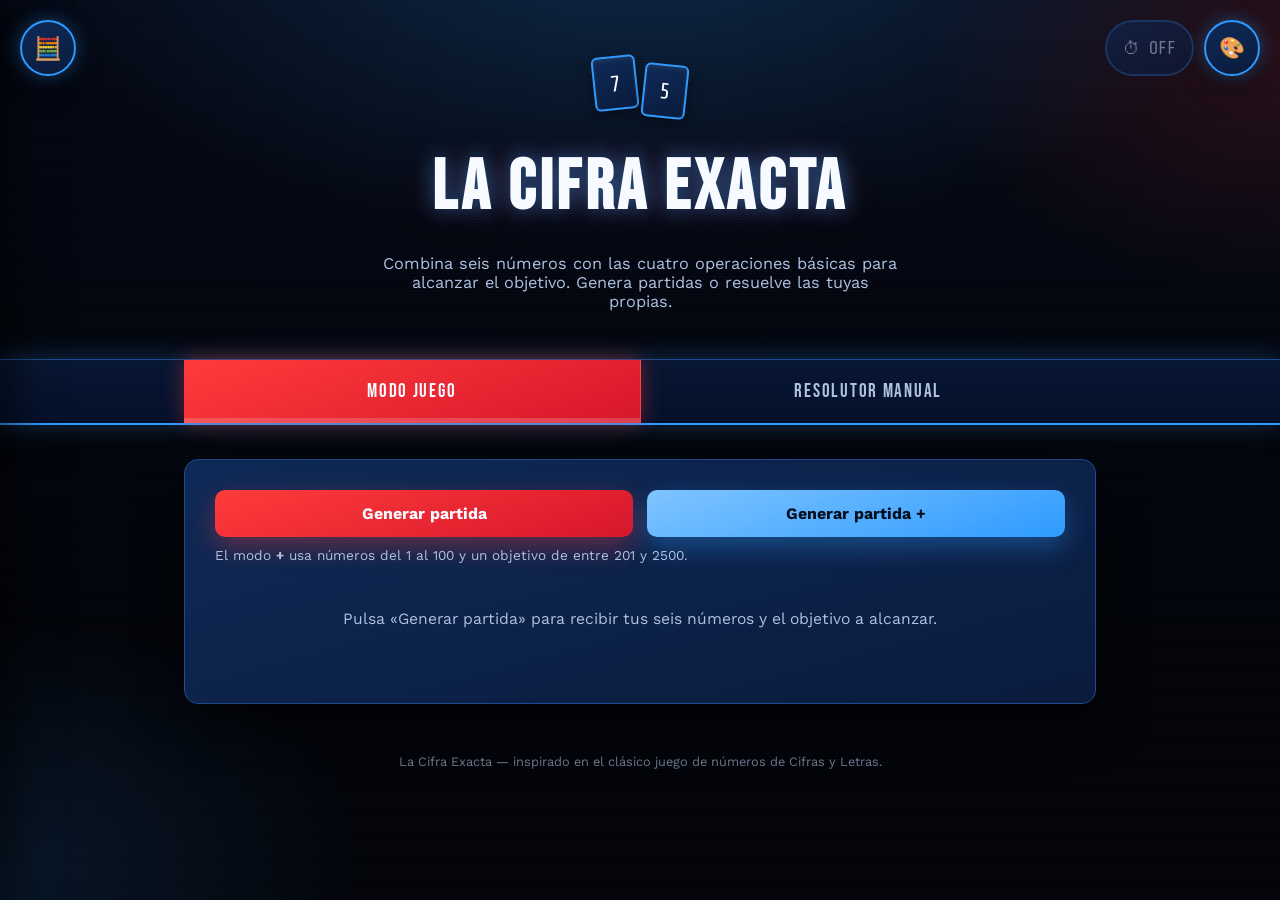
==== cifras.html @ 757bc9b1 "Add files via upload" ====
<!DOCTYPE html>
<html lang="es">
<head>
<meta charset="UTF-8">
<meta name="viewport" content="width=device-width, initial-scale=1.0">
<title>La Cifra Exacta</title>
<link rel="preconnect" href="https://fonts.googleapis.com">
<link rel="preconnect" href="https://fonts.gstatic.com" crossorigin>
<link href="https://fonts.googleapis.com/css2?family=Bebas+Neue&family=Share+Tech+Mono&family=Work+Sans:wght@400;500;600;700&display=swap" rel="stylesheet">
<style>
  :root{
    /* --- núcleo cromático (tema clásico, por defecto) --- */
    --azul-noche:#040814;
    --azul-panel:#0A1B3D;
    --azul-panel-alt:#0F2A57;
    --azul-borde:#1E4B8F;
    --azul-neon:#2E9BFF;
    --azul-neon-claro:#7FC4FF;
    --rojo-vivo:#FF3B3B;
    --rojo-intenso:#D6172B;
    --blanco:#F7FAFF;
    --blanco-tenue:#AFC2E0;
    --verde-led:#57D68D;
    --rojo-marcador:#FF3B3B;

    /* --- tripletas rgb, para usar dentro de rgba() --- */
    --azul-neon-rgb:46,155,255;
    --rojo-vivo-rgb:255,59,59;
    --rojo-marcador-rgb:255,59,59;
    --blanco-rgb:247,250,255;
    --negro-rgb:0,0,0;
    --verde-rgb:87,214,141;

    /* --- texto de contraste sobre botones rellenos --- */
    --texto-sobre-rojo:#F7FAFF;
    --texto-sobre-azul:#04101F;
    --exito-texto:#CFF5DF;
    --alerta-texto:#FBD8D0;

    /* --- superficies y degradados específicos --- */
    --fondo-fin:#02040a;
    --ficha-grad-1:#163864;
    --superficie-1:#0C1F3C;
    --led-bg:#04101F;
    --nav-grad-1:#081733;
    --nav-grad-2:#05102A;
    --drawer-grad-1:#0D2242;
    --drawer-grad-2:#081326;
    --calc-tecla-bg:#122A50;
    --linea-tenue:#3A6FB0;
    --scanline:rgba(255,255,255,0.015);

    --sombra-tablero:0 20px 45px rgba(0,0,0,0.55);
    --radio:14px;
  }

  /* ---------- TEMA DÍA: colores claros, alto contraste diurno ---------- */
  body.tema-dia{
    --azul-noche:#F4F8FF;
    --azul-panel:#FFFFFF;
    --azul-panel-alt:#F0F5FF;
    --azul-borde:#C7D9F2;
    --azul-neon:#1C6FE0;
    --azul-neon-claro:#4C93F2;
    --rojo-vivo:#E63946;
    --rojo-intenso:#C81E2E;
    --blanco:#12233F;
    --blanco-tenue:#4C6079;
    --verde-led:#1C9A55;
    --rojo-marcador:#E63946;
    --azul-neon-rgb:28,111,224;
    --rojo-vivo-rgb:230,57,70;
    --rojo-marcador-rgb:230,57,70;
    --blanco-rgb:18,35,63;
    --negro-rgb:0,0,0;
    --verde-rgb:28,154,85;
    --texto-sobre-rojo:#FFFFFF;
    --texto-sobre-azul:#FFFFFF;
    --exito-texto:#0F5C33;
    --alerta-texto:#7A1620;
    --fondo-fin:#DCE8FB;
    --ficha-grad-1:#FFFFFF;
    --superficie-1:#EAF1FC;
    --led-bg:#0B1B33;
    --nav-grad-1:#F5F9FF;
    --nav-grad-2:#E4EDFB;
    --drawer-grad-1:#FFFFFF;
    --drawer-grad-2:#F0F5FF;
    --calc-tecla-bg:#EAF1FC;
    --linea-tenue:#9FB8DC;
    --scanline:rgba(18,35,63,0.02);
    --sombra-tablero:0 14px 34px rgba(28,60,110,0.16);
  }

  /* ---------- TEMA NOCHE: colores apagados para jugar de noche ---------- */
  body.tema-noche{
    --azul-noche:#02040a;
    --azul-panel:#060C1C;
    --azul-panel-alt:#0A1226;
    --azul-borde:#152238;
    --azul-neon:#1C4E82;
    --azul-neon-claro:#3A6FA6;
    --rojo-vivo:#A32A2A;
    --rojo-intenso:#7A1E1E;
    --blanco:#C9D2E0;
    --blanco-tenue:#66748C;
    --verde-led:#2E8F5C;
    --rojo-marcador:#A32A2A;
    --azul-neon-rgb:28,78,130;
    --rojo-vivo-rgb:163,42,42;
    --rojo-marcador-rgb:163,42,42;
    --blanco-rgb:201,210,224;
    --negro-rgb:0,0,0;
    --verde-rgb:46,143,92;
    --texto-sobre-rojo:#F2F5FA;
    --texto-sobre-azul:#EAF2FB;
    --exito-texto:#9FCBB0;
    --alerta-texto:#D2A8A2;
    --fondo-fin:#000000;
    --ficha-grad-1:#0D1B33;
    --superficie-1:#070E1E;
    --led-bg:#010609;
    --nav-grad-1:#050B18;
    --nav-grad-2:#03060E;
    --drawer-grad-1:#070E22;
    --drawer-grad-2:#04070F;
    --calc-tecla-bg:#0A1428;
    --linea-tenue:#1F3252;
    --scanline:rgba(255,255,255,0.008);
    --sombra-tablero:0 20px 45px rgba(0,0,0,0.7);
  }

  /* ---------- TEMA ELEGANCIA: azul marino y dorado (diseño original) ---------- */
  body.tema-elegancia{
    --azul-noche:#081326;
    --azul-panel:#0F2648;
    --azul-panel-alt:#142F58;
    --azul-borde:#1C3A66;
    --azul-neon:#D9A441;
    --azul-neon-claro:#F4CB74;
    --rojo-vivo:#D9A441;
    --rojo-intenso:#B9862F;
    --blanco:#F1E9D8;
    --blanco-tenue:#B9C3D6;
    --verde-led:#57D68D;
    --rojo-marcador:#E0654F;
    --azul-neon-rgb:217,164,65;
    --rojo-vivo-rgb:217,164,65;
    --rojo-marcador-rgb:224,101,79;
    --blanco-rgb:241,233,216;
    --negro-rgb:0,0,0;
    --verde-rgb:87,214,141;
    --texto-sobre-rojo:#231402;
    --texto-sobre-azul:#231402;
    --exito-texto:#CFF5DF;
    --alerta-texto:#FBD8D0;
    --fondo-fin:#050c18;
    --ficha-grad-1:#163864;
    --superficie-1:#0C1F3C;
    --led-bg:#04101F;
    --nav-grad-1:#0D2242;
    --nav-grad-2:#081326;
    --drawer-grad-1:#0D2242;
    --drawer-grad-2:#081326;
    --calc-tecla-bg:#122A50;
    --linea-tenue:#3A6FB0;
    --scanline:rgba(217,164,65,0.02);
    --sombra-tablero:0 20px 45px rgba(0,0,0,0.5);
  }

  *{box-sizing:border-box;}
  html{scroll-behavior:smooth;}

  body{
    margin:0;
    min-height:100vh;
    background:
      radial-gradient(ellipse 1000px 520px at 50% -8%, rgba(var(--azul-neon-rgb),0.22), transparent 62%),
      radial-gradient(ellipse 620px 420px at 100% 6%, rgba(var(--rojo-vivo-rgb),0.14), transparent 58%),
      radial-gradient(ellipse 620px 420px at 0% 96%, rgba(var(--azul-neon-rgb),0.12), transparent 58%),
      linear-gradient(180deg, var(--azul-noche), var(--fondo-fin) 70%);
    color:var(--blanco);
    font-family:'Work Sans', sans-serif;
    padding: 0 0 80px;
    position:relative;
    overflow-x:hidden;
  }

  body::before{
    content:"";
    position:fixed;
    inset:0;
    background-image:repeating-linear-gradient(180deg, var(--scanline) 0px, var(--scanline) 1px, transparent 1px, transparent 3px);
    pointer-events:none;
    z-index:0;
  }

  .envoltorio{
    max-width:960px;
    margin:0 auto;
    padding:0 24px;
    position:relative;
    z-index:1;
  }

  /* ---------- CABECERA ---------- */
  header.cabecera{
    display:flex;
    align-items:center;
    justify-content:center;
    gap:22px;
    padding:56px 24px 18px;
    text-align:center;
    flex-direction:column;
  }

  .logo-marca{
    display:flex;
    gap:6px;
  }
  .logo-marca .ficha-logo{
    width:44px; height:54px;
    border-radius:6px;
    background:linear-gradient(160deg, var(--azul-panel-alt), var(--azul-panel));
    border:2px solid var(--azul-neon);
    display:flex;align-items:center;justify-content:center;
    font-family:'Share Tech Mono', monospace;
    font-size:1.4rem;
    color:var(--blanco);
    box-shadow: inset 0 2px 4px rgba(var(--blanco-rgb),0.08), 0 6px 14px rgba(var(--negro-rgb),0.4);
    transform:rotate(var(--r,0deg));
  }
  .logo-marca .ficha-logo:nth-child(1){--r:-6deg;}
  .logo-marca .ficha-logo:nth-child(2){--r:6deg; margin-top:8px;}

  h1.titulo{
    font-family:'Bebas Neue', sans-serif;
    font-size:clamp(2.6rem, 7vw, 4.4rem);
    letter-spacing:0.06em;
    margin:6px 0 0;
    color:var(--blanco);
    text-shadow:0 0 20px rgba(var(--azul-neon-rgb),0.55), 0 0 40px rgba(var(--rojo-vivo-rgb),0.25);
  }
  p.tagline{
    margin:2px 0 0;
    color:var(--blanco-tenue);
    font-size:1.02rem;
    max-width:520px;
  }

  /* ---------- NAV: bandeja superior a todo lo ancho ---------- */
  nav.panel-control{
    position:sticky;
    top:0;
    z-index:15;
    width:100%;
    background:linear-gradient(180deg, var(--nav-grad-1), var(--nav-grad-2));
    border-top:1px solid var(--azul-borde);
    border-bottom:2px solid var(--azul-neon);
    box-shadow:0 0 26px rgba(var(--azul-neon-rgb),0.3), 0 14px 30px rgba(var(--negro-rgb),0.45);
    margin:30px 0 34px;
  }
  .nav-interior{
    display:flex;
    max-width:960px;
    margin:0 auto;
    padding:0 24px;
  }
  .btn-modo{
    flex:1;
    font-family:'Bebas Neue', sans-serif;
    font-size:1.2rem;
    letter-spacing:0.09em;
    text-transform:uppercase;
    padding:20px 12px;
    border-radius:0;
    border:none;
    border-right:1px solid rgba(var(--blanco-rgb),0.07);
    background:transparent;
    color:var(--blanco-tenue);
    cursor:pointer;
    transition:all .2s ease;
  }
  .btn-modo:last-child{border-right:none;}
  .btn-modo:hover{background:rgba(var(--azul-neon-rgb),0.12); color:var(--blanco);}
  .btn-modo.activo{
    background:linear-gradient(160deg, var(--rojo-vivo), var(--rojo-intenso));
    color:var(--texto-sobre-rojo);
    box-shadow:inset 0 -5px 0 rgba(var(--blanco-rgb),0.18), 0 0 20px rgba(var(--rojo-vivo-rgb),0.4);
  }
  @media (max-width:560px){
    .btn-modo{font-size:1rem; padding:16px 8px;}
  }

  /* ---------- PANELES ---------- */
  .panel-tab{display:none; animation:aparecer .4s ease;}
  .panel-tab.activo{display:block;}
  @keyframes aparecer{from{opacity:0; transform:translateY(6px);} to{opacity:1; transform:translateY(0);}}

  .tablero{
    background:linear-gradient(165deg, var(--azul-panel-alt), var(--azul-panel));
    border:1px solid var(--azul-borde);
    border-radius:var(--radio);
    padding:30px;
    box-shadow:var(--sombra-tablero);
    margin-bottom:22px;
  }

  .btn-primario{
    font-family:'Work Sans', sans-serif;
    font-weight:700;
    font-size:1rem;
    padding:14px 26px;
    border-radius:10px;
    border:none;
    background:linear-gradient(160deg, var(--rojo-vivo), var(--rojo-intenso));
    color:var(--texto-sobre-rojo);
    cursor:pointer;
    box-shadow:0 10px 26px rgba(var(--rojo-vivo-rgb),0.35);
    transition:transform .18s ease, box-shadow .18s ease;
    width:100%;
  }
  .btn-primario:hover{transform:translateY(-2px); box-shadow:0 14px 32px rgba(var(--rojo-vivo-rgb),0.5);}
  .btn-primario:active{transform:translateY(0);}
  .btn-primario.btn-plus{
    background:linear-gradient(160deg, var(--azul-neon-claro), var(--azul-neon));
    color:var(--texto-sobre-azul);
    box-shadow:0 10px 26px rgba(var(--azul-neon-rgb),0.35);
  }
  .btn-primario.btn-plus:hover{box-shadow:0 14px 32px rgba(var(--azul-neon-rgb),0.5);}

  .btn-secundario{
    font-family:'Work Sans', sans-serif;
    font-weight:600;
    font-size:0.92rem;
    padding:12px 18px;
    border-radius:10px;
    border:1.5px solid var(--azul-borde);
    background:rgba(var(--blanco-rgb),0.02);
    color:var(--blanco);
    cursor:pointer;
    transition:all .2s ease;
    width:100%;
  }
  .btn-secundario:hover{border-color:var(--azul-neon); background:rgba(var(--azul-neon-rgb),0.1);}

  .fila-botones{display:grid; grid-template-columns:1fr 1fr; gap:14px; margin-top:18px;}
  @media (max-width:560px){.fila-botones{grid-template-columns:1fr;}}

  .vacio{
    text-align:center;
    color:var(--blanco-tenue);
    padding:30px 10px;
    font-size:0.98rem;
  }

  /* ---------- FICHAS ---------- */
  .zona-numeros{display:flex; align-items:center; justify-content:space-between; gap:24px; flex-wrap:wrap;}
  .grupo-fichas{display:flex; gap:10px; flex-wrap:wrap;}
  .ficha{
    width:58px; height:70px;
    border-radius:8px;
    background:linear-gradient(160deg, var(--ficha-grad-1), var(--superficie-1));
    border:2px solid var(--azul-neon);
    display:flex;align-items:center;justify-content:center;
    font-family:'Share Tech Mono', monospace;
    font-size:1.5rem;
    color:var(--blanco);
    box-shadow:inset 0 2px 3px rgba(var(--blanco-rgb),0.12), 0 0 18px rgba(var(--azul-neon-rgb),0.35), 0 8px 16px rgba(var(--negro-rgb),0.35);
    opacity:0;
    animation:girarFicha .5s ease forwards;
  }
  @keyframes girarFicha{
    from{opacity:0; transform:rotateY(90deg) translateY(6px);}
    to{opacity:1; transform:rotateY(0) translateY(0);}
  }

  .marcador-objetivo{
    text-align:center;
    min-width:150px;
  }

  /* ---------- CONSTRUCTOR DE SOLUCIÓN (clics del jugador) ---------- */
  .divisor-seccion{
    border-top:1px solid var(--azul-borde);
    margin:28px 0 24px;
    padding-top:24px;
  }
  .titulo-seccion{
    font-family:'Bebas Neue', sans-serif;
    letter-spacing:0.05em;
    font-size:1.4rem;
    color:var(--blanco);
    margin:0 0 4px;
  }
  .ficha.clicable{
    cursor:pointer;
    animation:none;
    opacity:1;
    transition:transform .15s ease, box-shadow .15s ease, border-color .15s ease;
  }
  .ficha.clicable:hover{transform:translateY(-3px);}
  .ficha.clicable.seleccionada{
    border-color:var(--rojo-vivo);
    box-shadow:0 0 18px rgba(var(--rojo-vivo-rgb),0.6);
    transform:translateY(-5px);
  }
  .fila-operadores{
    display:none;
    gap:12px;
    margin:18px 0;
  }
  .fila-operadores button{
    width:52px; height:52px;
    border-radius:50%;
    border:2px solid var(--azul-neon);
    background:var(--azul-panel);
    color:var(--blanco);
    font-size:1.3rem;
    cursor:pointer;
    transition:all .18s ease;
  }
  .fila-operadores button:hover{
    background:var(--azul-neon);
    color:var(--texto-sobre-azul);
    transform:translateY(-2px);
  }
  .marcador-objetivo .etiqueta{
    text-transform:uppercase;
    letter-spacing:0.12em;
    font-size:0.72rem;
    color:var(--blanco-tenue);
    margin-bottom:6px;
  }
  .marcador-objetivo .display-led{
    font-family:'Share Tech Mono', monospace;
    font-size:2.6rem;
    color:var(--blanco);
    background:var(--led-bg);
    border:1px solid var(--azul-neon);
    border-radius:8px;
    padding:6px 18px;
    text-shadow:0 0 16px rgba(var(--azul-neon-rgb),0.7);
  }

  /* ---------- FORM RESOLUTOR MANUAL ---------- */
  .rejilla-inputs{
    display:grid;
    grid-template-columns:repeat(6, 1fr);
    gap:12px;
    margin:16px 0 22px;
  }
  @media (max-width:640px){.rejilla-inputs{grid-template-columns:repeat(3, 1fr);}}

  .campo-numero label{
    display:block;
    font-size:0.72rem;
    letter-spacing:0.08em;
    text-transform:uppercase;
    color:var(--blanco-tenue);
    margin-bottom:6px;
    text-align:center;
  }
  .campo-numero input{
    width:100%;
    text-align:center;
    font-family:'Share Tech Mono', monospace;
    font-size:1.25rem;
    padding:10px 4px;
    border-radius:8px;
    border:2px solid var(--azul-borde);
    background:var(--superficie-1);
    color:var(--blanco);
  }
  .campo-numero input:focus, input:focus-visible, button:focus-visible{
    outline:2px solid var(--azul-neon-claro);
    outline-offset:2px;
    border-color:var(--azul-neon-claro);
  }

  .campo-objetivo{margin-bottom:20px;}
  .campo-objetivo label{
    font-size:0.78rem; letter-spacing:0.08em; text-transform:uppercase;
    color:var(--blanco-tenue); display:block; margin-bottom:8px;
  }
  .campo-objetivo input{
    font-family:'Share Tech Mono', monospace;
    font-size:1.6rem;
    padding:10px 16px;
    width:180px;
    border-radius:8px;
    border:2px solid rgba(87,214,141,0.4);
    background:#04140C;
    color:var(--verde-led);
  }

  .mensaje-error{
    background:rgba(var(--rojo-marcador-rgb),0.12);
    border:1px solid var(--rojo-marcador);
    color:var(--alerta-texto);
    padding:12px 16px;
    border-radius:8px;
    margin-top:14px;
    font-size:0.92rem;
  }

  /* ---------- RELOJ (elemento de firma) ---------- */
  .reloj-caja{
    display:none;
    flex-direction:column;
    align-items:center;
    gap:12px;
    padding:26px 10px 8px;
  }
  .reloj-caja.activo{display:flex;}
  .reloj-svg circle.esfera{fill:var(--led-bg); stroke:var(--azul-neon); stroke-width:3;}
  .reloj-svg .marcas{stroke:var(--linea-tenue);}
  .reloj-svg line.aguja{stroke:var(--rojo-vivo); stroke-width:3; stroke-linecap:round; transform-origin:60px 60px; animation:girar 1.1s linear infinite;}
  @keyframes girar{to{transform:rotate(360deg);}}
  .texto-reloj{
    font-family:'Share Tech Mono', monospace;
    color:var(--azul-neon-claro);
    font-size:0.9rem;
    letter-spacing:0.04em;
    animation:parpadeo 1.4s ease-in-out infinite;
  }
  @keyframes parpadeo{0%,100%{opacity:0.55;} 50%{opacity:1;}}

  /* ---------- RESULTADOS ---------- */
  .bloque-resultado{margin-top:22px;}
  .aviso{
    padding:14px 18px;
    border-radius:8px;
    font-size:0.95rem;
    margin-bottom:16px;
    border:1px solid;
  }
  .aviso.exito{background:rgba(var(--verde-rgb),0.1); border-color:var(--verde-led); color:var(--exito-texto);}
  .aviso.alerta{background:rgba(var(--rojo-marcador-rgb),0.1); border-color:var(--rojo-marcador); color:var(--alerta-texto);}
  .aviso small{display:block; margin-top:4px; opacity:0.85;}

  ol.lista-pasos{list-style:none; margin:0; padding:0; display:flex; flex-direction:column; gap:8px;}
  ol.lista-pasos li{
    font-family:'Share Tech Mono', monospace;
    background:var(--superficie-1);
    border-left:3px solid var(--azul-neon);
    padding:10px 14px;
    border-radius:0 6px 6px 0;
    font-size:0.95rem;
    opacity:0;
    animation:entrarPaso .4s ease forwards;
  }
  @keyframes entrarPaso{from{opacity:0; transform:translateX(-8px);} to{opacity:1; transform:translateX(0);}}

  details.opcion{
    background:var(--azul-panel);
    border:1px solid var(--azul-borde);
    border-radius:8px;
    margin-bottom:8px;
    overflow:hidden;
  }
  details.opcion summary{
    cursor:pointer;
    padding:12px 16px;
    font-weight:600;
    font-size:0.92rem;
    color:var(--azul-neon-claro);
    list-style:none;
  }
  details.opcion summary::-webkit-details-marker{display:none;}
  details.opcion summary::before{content:"▸ "; }
  details.opcion[open] summary::before{content:"▾ "; }
  details.opcion .lista-pasos{padding:0 16px 14px;}

  .nota-oculta{color:var(--blanco-tenue); font-size:0.85rem; margin-top:6px;}

  /* ---------- CALCULADORA ---------- */
  .calc-fab{
    position:fixed;
    top:20px; left:20px;
    width:56px;height:56px;
    border-radius:50%;
    border:2px solid var(--azul-neon);
    background:linear-gradient(160deg, var(--azul-panel-alt), var(--azul-panel));
    color:var(--azul-neon-claro);
    font-size:1.4rem;
    cursor:pointer;
    box-shadow:0 0 18px rgba(var(--azul-neon-rgb),0.4), 0 10px 24px rgba(var(--negro-rgb),0.5);
    z-index:40;
    transition:transform .2s ease, opacity .2s ease;
  }
  .calc-fab:hover{transform:scale(1.06);}
  .calc-fab.oculto{opacity:0; pointer-events:none; transform:scale(0.8);}

  .calc-drawer{
    position:fixed;
    top:0; left:0; height:100vh;
    width:300px;
    background:linear-gradient(175deg, var(--drawer-grad-1), var(--drawer-grad-2));
    border-right:1px solid var(--azul-borde);
    box-shadow:16px 0 40px rgba(var(--negro-rgb),0.5);
    transform:translateX(-100%);
    transition:transform .3s ease;
    z-index:35;
    padding:24px 20px;
    overflow-y:auto;
  }
  .calc-drawer.abierta{transform:translateX(0);}

  .calc-drawer h2{
    font-family:'Bebas Neue', sans-serif;
    letter-spacing:0.05em;
    font-size:1.5rem;
    color:var(--azul-neon-claro);
    margin:0 0 14px;
  }
  .calc-cerrar{
    position:absolute; top:20px; right:16px;
    background:none; border:none; color:var(--blanco-tenue);
    font-size:1.3rem; cursor:pointer;
  }
  .calc-pantalla{
    width:100%;
    font-family:'Share Tech Mono', monospace;
    font-size:1.4rem;
    background:#04140C;
    color:var(--verde-led);
    border:1px solid rgba(87,214,141,0.4);
    border-radius:8px;
    padding:12px;
    text-align:right;
    margin-bottom:10px;
    min-height:26px;
    word-break:break-all;
  }
  .calc-ans{font-size:0.78rem; color:var(--blanco-tenue); margin-bottom:14px;}
  .calc-teclado{display:grid; grid-template-columns:repeat(5, 1fr); gap:8px;}
  .calc-teclado button{
    font-family:'Share Tech Mono', monospace;
    font-size:1rem;
    padding:12px 0;
    border-radius:6px;
    border:1px solid var(--azul-borde);
    background:var(--calc-tecla-bg);
    color:var(--blanco);
    cursor:pointer;
    transition:all .15s ease;
  }
  .calc-teclado button:hover{border-color:var(--azul-neon); color:var(--azul-neon-claro);}
  .calc-teclado button.op{color:var(--rojo-vivo);}
  .calc-teclado button.igual{background:linear-gradient(160deg, var(--rojo-vivo), var(--rojo-intenso)); color:var(--texto-sobre-rojo); font-weight:700; border:none;}
  .calc-historial{margin-top:18px; font-size:0.82rem; color:var(--blanco-tenue);}
  .calc-historial h3{font-size:0.72rem; text-transform:uppercase; letter-spacing:0.08em; color:var(--blanco-tenue); margin:0 0 8px;}
  .calc-historial div{font-family:'Share Tech Mono', monospace; padding:2px 0; border-bottom:1px dashed rgba(var(--blanco-rgb),0.08);}

  @media (max-width:420px){
    .calc-drawer{
      top:auto; bottom:0; left:0; right:0;
      width:100%;
      height:auto;
      max-height:78vh;
      border-radius:18px 18px 0 0;
      border-right:none;
      border-top:1px solid var(--azul-borde);
      box-shadow:0 -16px 40px rgba(var(--negro-rgb),0.5);
      transform:translateY(100%);
      padding-bottom:32px;
    }
    .calc-drawer.abierta{transform:translateY(0);}
  }

  footer{
    text-align:center;
    color:var(--blanco-tenue);
    font-size:0.8rem;
    margin-top:50px;
    opacity:0.6;
  }

  /* ---------- BARRA DE ICONOS SUPERIOR-DERECHA (tema + temporizador) ---------- */
  .barra-iconos-derecha{
    position:fixed;
    top:20px; right:20px;
    z-index:40;
    display:flex;
    flex-direction:row-reverse;
    align-items:flex-start;
    gap:10px;
    transition:opacity .2s ease, transform .2s ease;
  }
  .barra-iconos-derecha.oculto{opacity:0; pointer-events:none; transform:scale(0.85);}
  .grupo-boton{position:relative;}

  .btn-icono-redondo{
    width:56px; height:56px;
    border-radius:50%;
    border:2px solid var(--azul-neon);
    background:linear-gradient(160deg, var(--azul-panel-alt), var(--azul-panel));
    color:var(--azul-neon-claro);
    font-size:1.3rem;
    cursor:pointer;
    box-shadow:0 0 18px rgba(var(--azul-neon-rgb),0.4), 0 10px 24px rgba(var(--negro-rgb),0.5);
    transition:transform .2s ease;
  }
  .btn-icono-redondo:hover{transform:scale(1.06);}

  .menu-tema{
    display:none;
    position:absolute;
    top:66px; right:0;
    width:max(190px, 0px);
    max-width:calc(100vw - 40px);
    background:linear-gradient(175deg, var(--drawer-grad-1), var(--drawer-grad-2));
    border:1px solid var(--azul-borde);
    border-radius:10px;
    box-shadow:0 16px 34px rgba(var(--negro-rgb),0.5);
    overflow:hidden;
    padding:6px;
  }
  .menu-tema.abierto{display:block;}
  .menu-tema button{
    display:flex;
    align-items:center;
    gap:10px;
    width:100%;
    text-align:left;
    padding:10px 12px;
    border:none;
    border-radius:6px;
    background:transparent;
    color:var(--blanco);
    font-family:'Work Sans', sans-serif;
    font-size:0.9rem;
    cursor:pointer;
    transition:background .15s ease;
  }
  .menu-tema button:hover{background:rgba(var(--azul-neon-rgb),0.12);}
  .menu-tema button.activo{color:var(--azul-neon-claro); font-weight:600;}
  .menu-tema .muestra{
    width:16px; height:16px;
    border-radius:50%;
    border:1px solid rgba(var(--blanco-rgb),0.3);
    flex-shrink:0;
  }

  /* ---------- TEMPORIZADOR ---------- */
  .btn-temporizador{
    min-width:64px;
    height:56px;
    padding:0 16px;
    border-radius:28px;
    border:2px solid var(--azul-neon);
    background:linear-gradient(160deg, var(--azul-panel-alt), var(--azul-panel));
    color:var(--azul-neon-claro);
    font-family:'Share Tech Mono', monospace;
    font-size:1.05rem;
    display:flex;
    align-items:center;
    justify-content:center;
    cursor:pointer;
    white-space:nowrap;
    box-shadow:0 0 18px rgba(var(--azul-neon-rgb),0.4), 0 10px 24px rgba(var(--negro-rgb),0.5);
    transition:transform .2s ease, border-color .2s ease, color .2s ease, box-shadow .2s ease, background .2s ease;
  }
  .btn-temporizador:hover{transform:scale(1.04);}
  @keyframes pulsoTemporizador{0%,100%{opacity:1;} 50%{opacity:0.72;}}

  .panel-temporizador{
    display:none;
    position:absolute;
    top:66px; right:0;
    width:230px;
    max-width:calc(100vw - 40px);
    background:linear-gradient(175deg, var(--drawer-grad-1), var(--drawer-grad-2));
    border:1px solid var(--azul-borde);
    border-radius:12px;
    box-shadow:0 16px 34px rgba(var(--negro-rgb),0.5);
    padding:18px;
  }
  .panel-temporizador.abierto{display:block;}
  .panel-temporizador h3{
    font-family:'Bebas Neue', sans-serif;
    letter-spacing:0.05em;
    font-size:1.2rem;
    color:var(--blanco);
    margin:0 0 14px;
    text-align:center;
  }
  .display-temporizador{
    font-family:'Share Tech Mono', monospace;
    font-size:2.1rem;
    text-align:center;
    color:var(--azul-neon-claro);
    background:var(--led-bg);
    border:1px solid var(--azul-neon);
    border-radius:8px;
    padding:8px;
    margin-bottom:14px;
    text-shadow:0 0 14px rgba(var(--azul-neon-rgb),0.6);
  }
  .campos-tiempo{
    display:flex;
    gap:10px;
    margin-bottom:14px;
  }
  .campo-tiempo{flex:1; text-align:center;}
  .campo-tiempo label{
    display:block;
    font-size:0.68rem;
    text-transform:uppercase;
    letter-spacing:0.06em;
    color:var(--blanco-tenue);
    margin-bottom:4px;
  }
  .campo-tiempo input{
    width:100%;
    text-align:center;
    font-family:'Share Tech Mono', monospace;
    font-size:1.1rem;
    padding:8px 4px;
    border-radius:6px;
    border:2px solid var(--azul-borde);
    background:var(--superficie-1);
    color:var(--blanco);
  }
  .fila-switch-temporizador{display:flex; align-items:center; gap:12px;}
  .switch-temporizador{position:relative; display:inline-block; width:46px; height:26px; flex-shrink:0;}
  .switch-temporizador input{opacity:0; width:0; height:0; position:absolute;}
  .switch-slider{
    position:absolute; inset:0; cursor:pointer;
    background:var(--superficie-1);
    border:1px solid var(--azul-borde);
    border-radius:999px;
    transition:background .2s ease, border-color .2s ease;
  }
  .switch-slider::before{
    content:"";
    position:absolute;
    height:18px; width:18px;
    left:3px; top:2px;
    background:var(--blanco-tenue);
    border-radius:50%;
    transition:transform .2s ease, background .2s ease;
  }
  .switch-temporizador input:checked + .switch-slider{background:rgba(var(--verde-rgb),0.35); border-color:var(--verde-led);}
  .switch-temporizador input:checked + .switch-slider::before{transform:translateX(20px); background:var(--verde-led);}
  .switch-texto{display:flex; flex-direction:column; font-size:0.78rem; color:var(--blanco-tenue); line-height:1.3;}
  .switch-texto strong{color:var(--blanco); font-size:0.9rem;}

  .btn-temporizador.apagado{
    opacity:0.6;
    border-color:var(--azul-borde);
    color:var(--blanco-tenue);
    box-shadow:none;
  }
  .btn-temporizador.pulso-fin{
    animation:pulsoTemporizador 0.3s ease-in-out 2;
    border-color:var(--rojo-marcador);
  }

  /* ---------- DESTELLO DE FIN DE TIEMPO (a toda pantalla) ---------- */
  .flash-alerta{
    position:fixed;
    inset:0;
    background:rgba(var(--rojo-marcador-rgb), 0.6);
    opacity:0;
    pointer-events:none;
    z-index:200;
  }
  .flash-alerta.activo{
    animation:parpadeoFinTiempo 0.9s ease-out;
  }
  @keyframes parpadeoFinTiempo{
    0%{opacity:0;}
    12%{opacity:1;}
    100%{opacity:0;}
  }
  @media (prefers-reduced-motion: reduce){
    .flash-alerta.activo{animation-duration:0.001ms;}
  }

  @media (max-width:480px){
    .barra-iconos-derecha{top:16px; right:16px; gap:8px;}
    .btn-icono-redondo{width:50px; height:50px; font-size:1.15rem;}
    .btn-temporizador{height:50px; font-size:0.92rem; padding:0 12px; min-width:56px;}
    .switch-texto{font-size:0.72rem;}
    .calc-fab{width:50px; height:50px; top:16px; left:16px;}
  }

  @media (prefers-reduced-motion: reduce){
    *{animation-duration:0.001ms !important; animation-iteration-count:1 !important; transition-duration:0.001ms !important;}
  }
</style>
</head>
<body>

<div class="envoltorio">

  <header class="cabecera">
    <div class="logo-marca">
      <div class="ficha-logo">7</div>
      <div class="ficha-logo">5</div>
    </div>
    <h1 class="titulo">La Cifra Exacta</h1>
    <p class="tagline">Combina seis números con las cuatro operaciones básicas para alcanzar el objetivo. Genera partidas o resuelve las tuyas propias.</p>
  </header>
</div>

<nav class="panel-control">
  <div class="nav-interior">
    <button class="btn-modo activo" data-tab="juego">Modo juego</button>
    <button class="btn-modo" data-tab="resolutor">Resolutor manual</button>
  </div>
</nav>

<div class="envoltorio">
  <main>
    <!-- ================= MODO JUEGO ================= -->
    <section id="tab-juego" class="panel-tab activo">
      <div class="tablero">
        <div class="fila-botones" style="margin-top:0;">
          <button id="btn-generar" class="btn-primario">Generar partida</button>
          <button id="btn-generar-plus" class="btn-primario btn-plus">Generar partida +</button>
        </div>
        <p class="nota-oculta" style="margin-top:10px;">El modo <strong>+</strong> usa números del 1 al 100 y un objetivo de entre 201 y 2500.</p>

        <div id="contenido-juego" style="margin-top:24px; display:none;">
          <div class="zona-numeros">
            <div>
              <div class="marcador-objetivo etiqueta" style="text-align:left; margin-bottom:8px;">Tus números</div>
              <div class="grupo-fichas" id="grupo-fichas"></div>
            </div>
            <div class="marcador-objetivo">
              <div class="etiqueta">Objetivo</div>
              <div class="display-led" id="display-objetivo">—</div>
            </div>
          </div>

          <div class="divisor-seccion">
            <h3 class="titulo-seccion">Comprueba tu solución</h3>
            <p class="nota-oculta">Haz clic en dos fichas, elige la operación y comprueba si llegas al objetivo.</p>

            <div class="grupo-fichas" id="fichas-jugador"></div>

            <div class="fila-operadores" id="operadores-jugador">
              <button type="button" data-op="+" aria-label="Sumar">+</button>
              <button type="button" data-op="-" aria-label="Restar">−</button>
              <button type="button" data-op="*" aria-label="Multiplicar">×</button>
              <button type="button" data-op="/" aria-label="Dividir">÷</button>
            </div>

            <div id="error-constructor"></div>

            <div class="fila-botones">
              <button id="btn-reiniciar-constructor" class="btn-secundario">↺ Reiniciar fichas</button>
              <button id="btn-comprobar-objetivo" class="btn-secundario">Comprobar objetivo</button>
            </div>

            <div id="pasos-jugador"></div>
            <div id="veredicto-jugador"></div>
          </div>

          <div class="fila-botones">
            <button id="btn-ver-original" class="btn-secundario">Ver la solución generada</button>
            <button id="btn-motor-juego" class="btn-secundario">Buscar todas las soluciones</button>
          </div>

          <div class="reloj-caja" id="reloj-juego">
            <svg class="reloj-svg" viewBox="0 0 120 120" width="76" height="76" aria-hidden="true">
              <circle class="esfera" cx="60" cy="60" r="52"></circle>
              <g class="marcas" stroke-width="2">
                <line x1="60" y1="12" x2="60" y2="20"></line>
                <line x1="60" y1="100" x2="60" y2="108"></line>
                <line x1="12" y1="60" x2="20" y2="60"></line>
                <line x1="100" y1="60" x2="108" y2="60"></line>
              </g>
              <line class="aguja" x1="60" y1="60" x2="60" y2="26"></line>
            </svg>
            <div class="texto-reloj">Explorando combinatoria…</div>
          </div>

          <div class="bloque-resultado" id="resultado-juego"></div>
        </div>

        <p class="vacio" id="vacio-juego">Pulsa «Generar partida» para recibir tus seis números y el objetivo a alcanzar.</p>
      </div>
    </section>

    <!-- ================= RESOLUTOR MANUAL ================= -->
    <section id="tab-resolutor" class="panel-tab">
      <div class="tablero">
        <p style="margin-top:0; color:var(--blanco-tenue);">Introduce seis números naturales y el objetivo que quieres alcanzar.</p>

        <div class="rejilla-inputs" id="rejilla-inputs"></div>

        <div class="campo-objetivo">
          <label for="input-objetivo">Objetivo</label>
          <input type="number" id="input-objetivo" min="1" step="1" value="100">
        </div>

        <button id="btn-resolver-manual" class="btn-primario">Resolver</button>

        <div class="reloj-caja" id="reloj-manual">
          <svg class="reloj-svg" viewBox="0 0 120 120" width="76" height="76" aria-hidden="true">
            <circle class="esfera" cx="60" cy="60" r="52"></circle>
            <g class="marcas" stroke-width="2">
              <line x1="60" y1="12" x2="60" y2="20"></line>
              <line x1="60" y1="100" x2="60" y2="108"></line>
              <line x1="12" y1="60" x2="20" y2="60"></line>
              <line x1="100" y1="60" x2="108" y2="60"></line>
            </g>
            <line class="aguja" x1="60" y1="60" x2="60" y2="26"></line>
          </svg>
          <div class="texto-reloj">Calculando todas las combinaciones…</div>
        </div>

        <div id="error-manual"></div>
        <div class="bloque-resultado" id="resultado-manual"></div>
      </div>
    </section>
  </main>

  <footer>La Cifra Exacta — inspirado en el clásico juego de números de Cifras y Letras.</footer>
</div>

<button class="calc-fab" id="btn-calc-toggle" aria-label="Abrir calculadora">🧮</button>

<div class="barra-iconos-derecha" id="barra-iconos-derecha">
  <div class="grupo-boton" id="grupo-tema">
    <button class="btn-icono-redondo" id="btn-tema-toggle" aria-label="Elegir tema" aria-haspopup="true" aria-expanded="false">🎨</button>
    <div class="menu-tema" id="menu-tema" role="menu">
      <button type="button" data-tema="clasico" role="menuitem">
        <span class="muestra" style="background:linear-gradient(135deg, #2E9BFF, #FF3B3B);"></span> Clásico
      </button>
      <button type="button" data-tema="dia" role="menuitem">
        <span class="muestra" style="background:linear-gradient(135deg, #FFFFFF, #4C93F2);"></span> Día
      </button>
      <button type="button" data-tema="noche" role="menuitem">
        <span class="muestra" style="background:linear-gradient(135deg, #060C1C, #1C4E82);"></span> Noche
      </button>
      <button type="button" data-tema="elegancia" role="menuitem">
        <span class="muestra" style="background:linear-gradient(135deg, #0F2648, #D9A441);"></span> Elegancia
      </button>
    </div>
  </div>

  <div class="grupo-boton" id="grupo-temporizador">
    <button class="btn-temporizador" id="btn-temporizador-toggle" aria-label="Abrir temporizador" aria-haspopup="true" aria-expanded="false">
      <span id="icono-temporizador-texto">⏱ 00:30</span>
    </button>
    <div class="panel-temporizador" id="panel-temporizador" role="menu">
      <h3>Temporizador</h3>
      <div class="display-temporizador" id="display-temporizador">00:30</div>

      <div class="campos-tiempo">
        <div class="campo-tiempo">
          <label for="input-min">Min</label>
          <input type="number" id="input-min" min="0" max="99" value="0">
        </div>
        <div class="campo-tiempo">
          <label for="input-seg">Seg</label>
          <input type="number" id="input-seg" min="0" max="59" value="30">
        </div>
      </div>

      <div class="fila-switch-temporizador">
        <label class="switch-temporizador">
          <input type="checkbox" id="switch-temporizador">
          <span class="switch-slider"></span>
        </label>
        <div class="switch-texto">
          <strong id="switch-temporizador-estado">Apagado</strong>
          <span>Se pone en marcha al generar una partida</span>
        </div>
      </div>
    </div>
  </div>
</div>

<div class="flash-alerta" id="flash-alerta" aria-hidden="true"></div>

<aside class="calc-drawer" id="calc-drawer" aria-hidden="true">
  <button class="calc-cerrar" id="calc-cerrar" aria-label="Cerrar calculadora">✕</button>
  <h2>Calculadora</h2>
  <div class="calc-pantalla" id="calc-pantalla">&nbsp;</div>
  <div id="calc-error"></div>
  <div class="calc-ans">Último resultado (ANS): <span id="calc-ans-valor">0</span></div>
  <div class="calc-teclado">
    <button data-simbolo="7">7</button>
    <button data-simbolo="8">8</button>
    <button data-simbolo="9">9</button>
    <button class="op" data-simbolo="(">(</button>
    <button class="op" data-simbolo=")">)</button>

    <button data-simbolo="4">4</button>
    <button data-simbolo="5">5</button>
    <button data-simbolo="6">6</button>
    <button class="op" data-simbolo="*">×</button>
    <button class="op" data-simbolo="/">÷</button>

    <button data-simbolo="1">1</button>
    <button data-simbolo="2">2</button>
    <button data-simbolo="3">3</button>
    <button class="op" data-simbolo="+">+</button>
    <button class="op" data-simbolo="-">−</button>

    <button data-simbolo="0">0</button>
    <button data-simbolo=".">.</button>
    <button data-accion="ans">ANS</button>
    <button data-accion="borrar-todo">C</button>
    <button data-accion="borrar-ultimo">⌫</button>

    <button data-accion="calcular" class="igual" style="grid-column:span 5;">=</button>
  </div>
  <div class="calc-historial">
    <h3>Últimas 6 cuentas</h3>
    <div id="calc-historial-lista">Aún no hay operaciones guardadas.</div>
  </div>
</aside>

<script>
/* =========================================================
   1. LÓGICA MATEMÁTICA: GENERADOR (puerto fiel del original)
   ========================================================= */
function randInt(min, max){ return Math.floor(Math.random() * (max - min + 1)) + min; }

function muestraSinReemplazo(arr, n){
  const pool = arr.slice();
  const elegidos = [];
  for (let k = 0; k < n; k++){
    const idx = Math.floor(Math.random() * pool.length);
    elegidos.push(pool[idx]);
    pool.splice(idx, 1);
  }
  return elegidos;
}

function elegirDosIndices(longitud){
  let i = Math.floor(Math.random() * longitud);
  let j = Math.floor(Math.random() * longitud);
  while (j === i) j = Math.floor(Math.random() * longitud);
  return [i, j];
}

function eleccionPonderada(valores, pesos){
  const total = pesos.reduce((a, b) => a + b, 0);
  let r = Math.random() * total;
  for (let i = 0; i < valores.length; i++){
    if (r < pesos[i]) return valores[i];
    r -= pesos[i];
  }
  return valores[valores.length - 1];
}

function generarPartidaCifras(){
  const fichasDisponibles = [1,1,2,2,3,3,4,4,5,5,6,6,7,7,8,8,9,9,10,10,25,50,75,100];
  const TOPE_INTENTOS = 3000;

  for (let intento = 0; intento < TOPE_INTENTOS; intento++){
    const fichasIniciales = muestraSinReemplazo(fichasDisponibles, 6);
    let fichasTrabajo = fichasIniciales.slice();
    const maxFicha = Math.max(...fichasIniciales);

    let operacionesRestantes = randInt(3, 5);
    const historialPasos = [];
    let resultadoExacto = 0;

    while (operacionesRestantes > 0 && fichasTrabajo.length >= 2){
      const [idx1, idx2] = elegirDosIndices(fichasTrabajo.length);
      const n1 = fichasTrabajo[idx1], n2 = fichasTrabajo[idx2];
      const a = randInt(1, 4);
      let operacionValida = false;
      let resultado, pasoStr;

      if (a === 1){
        resultado = n1 + n2; pasoStr = `${n1} + ${n2} = ${resultado}`; operacionValida = true;
      } else if (a === 2){
        if (n1 !== n2){
          const mayor = Math.max(n1, n2), menor = Math.min(n1, n2);
          resultado = mayor - menor; pasoStr = `${mayor} - ${menor} = ${resultado}`; operacionValida = true;
        }
      } else if (a === 3){
        resultado = n1 * n2; pasoStr = `${n1} * ${n2} = ${resultado}`; operacionValida = true;
      } else if (a === 4){
        const mayor = Math.max(n1, n2), menor = Math.min(n1, n2);
        if (menor > 1 && mayor % menor === 0){
          resultado = Math.floor(mayor / menor); pasoStr = `${mayor} / ${menor} = ${resultado}`; operacionValida = true;
        }
      }

      if (operacionValida){
        [idx1, idx2].sort((a, b) => b - a).forEach(idx => fichasTrabajo.splice(idx, 1));
        fichasTrabajo.push(resultado);
        historialPasos.push(pasoStr);
        operacionesRestantes--;
        resultadoExacto = resultado;
      }
    }

    if (historialPasos.length > 0){
      const valoresC = [];
      for (let v = -15; v <= 15; v++) valoresC.push(v);
      const pesos = valoresC.map(v => v !== 0 ? 0.05/30 : 0.95);
      const c = eleccionPonderada(valoresC, pesos);
      const objetivoFinal = resultadoExacto + c;

      if (objetivoFinal > maxFicha && objetivoFinal >= 100 && objetivoFinal <= 1500){
        return { fichasIniciales, objetivoFinal, historialPasos, c, resultadoExacto, modo:'clasico' };
      }
    }
  }
  // Fallback extremadamente improbable
  return { fichasIniciales:[1,2,3,4,5,6], objetivoFinal:21, historialPasos:["1 + 2 = 3"], c:0, resultadoExacto:21, modo:'clasico' };
}

// --- GENERADOR "+": números del 1 al 100 con la misma probabilidad,
//     objetivo siempre superior a 200 para aumentar la dificultad ---
function generarPartidaPlus(){
  const fichasIniciales = [];
  for (let i = 0; i < 6; i++) fichasIniciales.push(randInt(1, 100));
  const objetivoFinal = randInt(201, 2500);
  return { fichasIniciales, objetivoFinal, historialPasos:[], c:null, resultadoExacto:null, modo:'plus' };
}

/* =========================================================
   2. LÓGICA MATEMÁTICA: RESOLVEDOR (puerto fiel del original)
   ========================================================= */
function resolverCifrasMotor(numerosIniciales, objetivo){
  let mejorDiferencia = Infinity;
  let mejorAproximacion = null;
  let mejorCamino = [];
  const solucionesMap = new Map();
  let exitosBrutos = 0;

  function dfs(numeros, caminoActual){
    if (numeros.length <= 1) return;
    for (let i = 0; i < numeros.length; i++){
      for (let j = i + 1; j < numeros.length; j++){
        const n1 = numeros[i], n2 = numeros[j];
        const mayor = Math.max(n1, n2), menor = Math.min(n1, n2);
        const restantes = numeros.filter((_, k) => k !== i && k !== j);

        const operaciones = [];
        operaciones.push([mayor + menor, `${mayor} + ${menor} = ${mayor + menor}`]);
        if (mayor > menor) operaciones.push([mayor - menor, `${mayor} - ${menor} = ${mayor - menor}`]);
        if (menor > 1) operaciones.push([mayor * menor, `${mayor} * ${menor} = ${mayor * menor}`]);
        if (menor > 1 && mayor % menor === 0) operaciones.push([Math.floor(mayor / menor), `${mayor} / ${menor} = ${Math.floor(mayor / menor)}`]);

        for (const [resultado, pasoStr] of operaciones){
          const nuevoCamino = caminoActual.concat([pasoStr]);
          const diferencia = Math.abs(resultado - objetivo);

          if (diferencia < mejorDiferencia){
            mejorDiferencia = diferencia;
            mejorAproximacion = resultado;
            mejorCamino = nuevoCamino;
          }

          if (diferencia === 0){
            exitosBrutos++;
            const clave = nuevoCamino.slice().sort().join('|');
            if (!solucionesMap.has(clave)) solucionesMap.set(clave, nuevoCamino);
          } else {
            if (restantes.length + 1 >= 2){
              dfs(restantes.concat([resultado]), nuevoCamino);
            }
          }
        }
      }
    }
  }

  for (const n of numerosIniciales){
    const diff = Math.abs(n - objetivo);
    if (diff < mejorDiferencia){
      mejorDiferencia = diff;
      mejorAproximacion = n;
      mejorCamino = [`La ficha ${n} ya era el objetivo inicial.`];
    }
  }

  if (mejorDiferencia !== 0){
    dfs(numerosIniciales, []);
  }

  return {
    soluciones: Array.from(solucionesMap.values()),
    mejorAproximacion, mejorDiferencia, mejorCamino, exitosBrutos
  };
}

/* =========================================================
   3. UTILIDADES DE INTERFAZ
   ========================================================= */
async function conAnimacionReloj(idReloj, computeFn, minMs = 650){
  const reloj = document.getElementById(idReloj);
  reloj.classList.add('activo');
  await new Promise(r => requestAnimationFrame(() => requestAnimationFrame(r)));
  const inicio = performance.now();
  const resultado = computeFn();
  const transcurrido = performance.now() - inicio;
  if (transcurrido < minMs) await new Promise(r => setTimeout(r, minMs - transcurrido));
  reloj.classList.remove('activo');
  return resultado;
}

function crearListaPasos(pasos){
  const ol = document.createElement('ol');
  ol.className = 'lista-pasos';
  pasos.forEach((paso, i) => {
    const li = document.createElement('li');
    li.textContent = `Paso ${i + 1}: ${paso}`;
    li.style.animationDelay = `${i * 80}ms`;
    ol.appendChild(li);
  });
  return ol;
}

function renderizarSoluciones(contenedor, soluciones, mejorAprox, mejorDiff, mejorCamino, exitos, tope){
  contenedor.innerHTML = '';
  if (soluciones.length === 0){
    const aviso = document.createElement('div');
    aviso.className = 'aviso alerta';
    aviso.innerHTML = `No existe ninguna forma matemática de llegar al número exacto.<br><small>Mejor aproximación encontrada: ${mejorAprox} (diferencia de ${mejorDiff})</small>`;
    contenedor.appendChild(aviso);
    contenedor.appendChild(crearListaPasos(mejorCamino));
    return;
  }

  const aviso = document.createElement('div');
  aviso.className = 'aviso exito';
  aviso.innerHTML = `Se encontraron ${soluciones.length} formas únicas de operar.<br><small>Ramas exploradas con éxito: ${exitos}</small>`;
  contenedor.appendChild(aviso);

  const max = Math.min(tope, soluciones.length);
  for (let idx = 0; idx < max; idx++){
    const det = document.createElement('details');
    det.className = 'opcion';
    const sum = document.createElement('summary');
    sum.textContent = `Ver opción ${idx + 1}`;
    det.appendChild(sum);
    det.appendChild(crearListaPasos(soluciones[idx]));
    contenedor.appendChild(det);
  }
  if (soluciones.length > tope){
    const nota = document.createElement('p');
    nota.className = 'nota-oculta';
    nota.textContent = `… y ${soluciones.length - tope} combinaciones más ocultas.`;
    contenedor.appendChild(nota);
  }
}

/* =========================================================
   4. NAVEGACIÓN ENTRE PESTAÑAS
   ========================================================= */
document.querySelectorAll('.btn-modo').forEach(btn => {
  btn.addEventListener('click', () => {
    document.querySelectorAll('.btn-modo').forEach(b => b.classList.remove('activo'));
    document.querySelectorAll('.panel-tab').forEach(p => p.classList.remove('activo'));
    btn.classList.add('activo');
    document.getElementById(`tab-${btn.dataset.tab}`).classList.add('activo');
  });
});

/* =========================================================
   5. MODO JUEGO
   ========================================================= */
let estadoJuego = null;

function pintarPartida(nuevoEstado){
  estadoJuego = nuevoEstado;
  document.getElementById('vacio-juego').style.display = 'none';
  document.getElementById('contenido-juego').style.display = 'block';
  document.getElementById('resultado-juego').innerHTML = '';

  const grupo = document.getElementById('grupo-fichas');
  grupo.innerHTML = '';
  estadoJuego.fichasIniciales.forEach((num, i) => {
    const ficha = document.createElement('div');
    ficha.className = 'ficha';
    ficha.textContent = num;
    ficha.style.animationDelay = `${i * 60}ms`;
    grupo.appendChild(ficha);
  });
  document.getElementById('display-objetivo').textContent = estadoJuego.objetivoFinal;

  // El modo "+" no tiene un camino de generador que mostrar
  document.getElementById('btn-ver-original').style.display = estadoJuego.modo === 'plus' ? 'none' : 'block';

  iniciarConstructor();
  iniciarCuentaSiArmado();
}

document.getElementById('btn-generar').addEventListener('click', () => {
  pintarPartida(generarPartidaCifras());
});

document.getElementById('btn-generar-plus').addEventListener('click', () => {
  pintarPartida(generarPartidaPlus());
});

document.getElementById('btn-ver-original').addEventListener('click', () => {
  if (!estadoJuego) return;
  const cont = document.getElementById('resultado-juego');
  cont.innerHTML = '';
  const aviso = document.createElement('div');
  if (estadoJuego.c === 0){
    aviso.className = 'aviso exito';
    aviso.textContent = `Existe solución exacta para llegar a ${estadoJuego.objetivoFinal}.`;
  } else {
    aviso.className = 'aviso alerta';
    aviso.textContent = `Se generó partiendo del ${estadoJuego.resultadoExacto} (diferencia de ${Math.abs(estadoJuego.c)}).`;
  }
  cont.appendChild(aviso);
  cont.appendChild(crearListaPasos(estadoJuego.historialPasos));
});

document.getElementById('btn-motor-juego').addEventListener('click', async () => {
  if (!estadoJuego) return;
  const cont = document.getElementById('resultado-juego');
  cont.innerHTML = '';
  const { soluciones, mejorAproximacion, mejorDiferencia, mejorCamino, exitosBrutos } =
    await conAnimacionReloj('reloj-juego', () => resolverCifrasMotor(estadoJuego.fichasIniciales, estadoJuego.objetivoFinal));
  renderizarSoluciones(cont, soluciones, mejorAproximacion, mejorDiferencia, mejorCamino, exitosBrutos, 10);
});

/* =========================================================
   5b. CONSTRUCTOR INTERACTIVO DE SOLUCIÓN (clics del jugador)
   ========================================================= */
let jugadorPool = [];
let jugadorSeleccion = [];
let jugadorPasos = [];
let jugadorTerminado = false;

function iniciarConstructor(){
  if (!estadoJuego) return;
  jugadorPool = estadoJuego.fichasIniciales.slice();
  jugadorSeleccion = [];
  jugadorPasos = [];
  jugadorTerminado = false;
  document.getElementById('error-constructor').innerHTML = '';
  document.getElementById('veredicto-jugador').innerHTML = '';
  document.getElementById('operadores-jugador').style.display = 'none';
  renderFichasJugador();
  renderPasosJugador();
}

function renderFichasJugador(){
  const cont = document.getElementById('fichas-jugador');
  cont.innerHTML = '';
  jugadorPool.forEach((num, i) => {
    const f = document.createElement('div');
    f.className = 'ficha clicable' + (jugadorSeleccion.includes(i) ? ' seleccionada' : '');
    f.textContent = num;
    f.setAttribute('role', 'button');
    f.setAttribute('tabindex', '0');
    f.addEventListener('click', () => alternarSeleccionJugador(i));
    f.addEventListener('keydown', (e) => { if (e.key === 'Enter' || e.key === ' ') alternarSeleccionJugador(i); });
    cont.appendChild(f);
  });
}

function alternarSeleccionJugador(i){
  if (jugadorTerminado) return;
  document.getElementById('error-constructor').innerHTML = '';
  if (jugadorSeleccion.includes(i)){
    jugadorSeleccion = jugadorSeleccion.filter(x => x !== i);
  } else if (jugadorSeleccion.length < 2){
    jugadorSeleccion.push(i);
  } else {
    jugadorSeleccion = [i];
  }
  renderFichasJugador();
  document.getElementById('operadores-jugador').style.display = jugadorSeleccion.length === 2 ? 'flex' : 'none';
}

function aplicarOperacionJugador(simbolo){
  if (jugadorSeleccion.length !== 2) return;
  const [i1, i2] = jugadorSeleccion;
  const n1 = jugadorPool[i1], n2 = jugadorPool[i2];
  const mayor = Math.max(n1, n2), menor = Math.min(n1, n2);
  const errorCont = document.getElementById('error-constructor');
  errorCont.innerHTML = '';

  let resultado, pasoStr;
  if (simbolo === '+'){
    resultado = mayor + menor;
    pasoStr = `${mayor} + ${menor} = ${resultado}`;
  } else if (simbolo === '-'){
    if (mayor === menor){
      errorCont.innerHTML = '<div class="mensaje-error">⚠️ No puedes restar dos números iguales: el resultado sería 0.</div>';
      return;
    }
    resultado = mayor - menor;
    pasoStr = `${mayor} - ${menor} = ${resultado}`;
  } else if (simbolo === '*'){
    if (menor <= 1){
      errorCont.innerHTML = '<div class="mensaje-error">⚠️ Multiplicar por 1 no cuenta como paso válido. Elige otra combinación.</div>';
      return;
    }
    resultado = mayor * menor;
    pasoStr = `${mayor} * ${menor} = ${resultado}`;
  } else if (simbolo === '/'){
    if (menor <= 1 || mayor % menor !== 0){
      errorCont.innerHTML = '<div class="mensaje-error">⚠️ Estos dos números no son divisibles de forma exacta entre sí.</div>';
      return;
    }
    resultado = mayor / menor;
    pasoStr = `${mayor} / ${menor} = ${resultado}`;
  }

  jugadorPool = jugadorPool.filter((_, idx) => idx !== i1 && idx !== i2);
  jugadorPool.push(resultado);
  jugadorPasos.push(pasoStr);
  jugadorSeleccion = [];
  document.getElementById('operadores-jugador').style.display = 'none';
  renderFichasJugador();
  renderPasosJugador();

  if (jugadorPool.length === 1){
    jugadorTerminado = true;
    evaluarVeredictoJugador();
  }
}

function renderPasosJugador(){
  const cont = document.getElementById('pasos-jugador');
  cont.innerHTML = '';
  if (jugadorPasos.length > 0) cont.appendChild(crearListaPasos(jugadorPasos));
}

function evaluarVeredictoJugador(){
  const veredictoCont = document.getElementById('veredicto-jugador');
  const resultadoFinal = jugadorPool[0];
  if (resultadoFinal === estadoJuego.objetivoFinal){
    veredictoCont.innerHTML = `<div class="aviso exito">🎯 ¡Correcto! Has llegado exactamente a ${estadoJuego.objetivoFinal}.</div>`;
  } else {
    const diff = Math.abs(resultadoFinal - estadoJuego.objetivoFinal);
    veredictoCont.innerHTML = `<div class="aviso alerta">Te has quedado en ${resultadoFinal}, a una diferencia de ${diff} del objetivo (${estadoJuego.objetivoFinal}). Pulsa «Reiniciar fichas» para intentarlo de nuevo.</div>`;
  }
}

document.getElementById('btn-comprobar-objetivo').addEventListener('click', () => {
  if (!estadoJuego) return;
  const veredictoCont = document.getElementById('veredicto-jugador');
  if (jugadorPool.includes(estadoJuego.objetivoFinal)){
    veredictoCont.innerHTML = `<div class="aviso exito">🎯 ¡Ya tienes el ${estadoJuego.objetivoFinal} entre tus fichas! Objetivo conseguido.</div>`;
  } else {
    veredictoCont.innerHTML = `<div class="aviso alerta">Todavía no. Sigue combinando fichas para acercarte a ${estadoJuego.objetivoFinal}.</div>`;
  }
});

document.getElementById('btn-reiniciar-constructor').addEventListener('click', () => {
  iniciarConstructor();
});

document.querySelectorAll('#operadores-jugador button').forEach(btn => {
  btn.addEventListener('click', () => aplicarOperacionJugador(btn.dataset.op));
});

/* =========================================================
   6. RESOLUTOR MANUAL
   ========================================================= */
const valoresPorDefecto = [1, 2, 3, 4, 5, 10];
const rejilla = document.getElementById('rejilla-inputs');
valoresPorDefecto.forEach((valor, i) => {
  const div = document.createElement('div');
  div.className = 'campo-numero';
  div.innerHTML = `<label for="num-${i}">Nº ${i + 1}</label><input type="number" id="num-${i}" min="1" step="1" value="${valor}">`;
  rejilla.appendChild(div);
});

document.getElementById('btn-resolver-manual').addEventListener('click', async () => {
  const numeros = valoresPorDefecto.map((_, i) => parseInt(document.getElementById(`num-${i}`).value, 10));
  const objetivo = parseInt(document.getElementById('input-objetivo').value, 10);
  const todos = numeros.concat([objetivo]);

  const errorCont = document.getElementById('error-manual');
  const resCont = document.getElementById('resultado-manual');
  errorCont.innerHTML = '';
  resCont.innerHTML = '';

  const sonNaturales = todos.every(n => Number.isInteger(n) && n > 0);
  if (!sonNaturales){
    errorCont.innerHTML = '<div class="mensaje-error">⚠️ Todos los valores deben ser números naturales. Revisa tu entrada.</div>';
    return;
  }

  const { soluciones, mejorAproximacion, mejorDiferencia, mejorCamino, exitosBrutos } =
    await conAnimacionReloj('reloj-manual', () => resolverCifrasMotor(numeros, objetivo));

  const titulo = document.createElement('h3');
  titulo.style.cssText = 'font-family:Bebas Neue, sans-serif; letter-spacing:0.04em; color:var(--azul-neon-claro); font-size:1.3rem; margin-top:0;';
  titulo.textContent = `Resultados para conseguir el ${objetivo}`;
  resCont.appendChild(titulo);

  renderizarSoluciones(resCont, soluciones, mejorAproximacion, mejorDiferencia, mejorCamino, exitosBrutos, 15);
});

/* =========================================================
   7. CALCULADORA AUXILIAR
   ========================================================= */
let calcPantalla = '';
let calcAns = 0;
let calcEvaluado = false;
let calcHistorial = [];

const elCalcPantalla = document.getElementById('calc-pantalla');
const elCalcAns = document.getElementById('calc-ans-valor');
const elCalcError = document.getElementById('calc-error');
const elCalcHistorial = document.getElementById('calc-historial-lista');

function actualizarCalcPantalla(){
  elCalcPantalla.textContent = calcPantalla || '\u00A0';
}
function ocultarCalcError(){ elCalcError.innerHTML = ''; }
function mostrarCalcError(msg){ elCalcError.innerHTML = `<div class="mensaje-error">${msg}</div>`; }

function calcPulsar(simbolo){
  ocultarCalcError();
  const continuadores = ['+', '-', '*', '/'];
  if (calcEvaluado){
    calcPantalla = continuadores.includes(simbolo) ? calcPantalla + simbolo : simbolo;
    calcEvaluado = false;
  } else {
    calcPantalla += simbolo;
  }
  actualizarCalcPantalla();
}
function calcBorrarTodo(){ calcPantalla = ''; calcEvaluado = false; ocultarCalcError(); actualizarCalcPantalla(); }
function calcBorrarUltimo(){ calcPantalla = calcPantalla.slice(0, -1); actualizarCalcPantalla(); }
function calcUsarAns(){ calcPulsar(String(calcAns)); }

function calcEjecutar(){
  ocultarCalcError();
  if (!calcPantalla.trim()) return;
  if (!/^[0-9+\-*/.\s()]+$/.test(calcPantalla)){
    mostrarCalcError('Error: Operación no válida');
    return;
  }
  try {
    const resultado = Function('"use strict"; return (' + calcPantalla + ')')();
    if (typeof resultado !== 'number' || !isFinite(resultado)) throw new Error('invalido');
    const redondeado = Math.round(resultado * 1e6) / 1e6;
    calcHistorial.unshift(`${calcPantalla} = ${redondeado}`);
    calcHistorial = calcHistorial.slice(0, 6);
    calcAns = redondeado;
    calcPantalla = String(redondeado);
    calcEvaluado = true;
    actualizarCalcPantalla();
    elCalcAns.textContent = calcAns;
    elCalcHistorial.innerHTML = calcHistorial.map(h => `<div>${h}</div>`).join('') || 'Aún no hay operaciones guardadas.';
  } catch (e){
    mostrarCalcError('Error: Operación no válida');
  }
}

document.querySelectorAll('.calc-teclado button').forEach(btn => {
  btn.addEventListener('click', () => {
    if (btn.dataset.accion === 'borrar-todo') calcBorrarTodo();
    else if (btn.dataset.accion === 'borrar-ultimo') calcBorrarUltimo();
    else if (btn.dataset.accion === 'ans') calcUsarAns();
    else if (btn.dataset.accion === 'calcular') calcEjecutar();
    else if (btn.dataset.simbolo) calcPulsar(btn.dataset.simbolo);
  });
});

const calcDrawer = document.getElementById('calc-drawer');
const calcFab = document.getElementById('btn-calc-toggle');
const barraIconosDerecha = document.getElementById('barra-iconos-derecha');
document.getElementById('btn-calc-toggle').addEventListener('click', () => {
  calcDrawer.classList.add('abierta');
  calcDrawer.setAttribute('aria-hidden', 'false');
  calcFab.classList.add('oculto');
  barraIconosDerecha.classList.add('oculto');
  cerrarMenuTema();
  cerrarPanelTemporizador();
});
document.getElementById('calc-cerrar').addEventListener('click', () => {
  calcDrawer.classList.remove('abierta');
  calcDrawer.setAttribute('aria-hidden', 'true');
  calcFab.classList.remove('oculto');
  barraIconosDerecha.classList.remove('oculto');
});

/* =========================================================
   8. SELECTOR DE TEMA
   ========================================================= */
const CLASES_TEMA = ['tema-dia', 'tema-noche', 'tema-elegancia']; // "clásico" = sin clase
const CLAVE_TEMA_COMPARTIDA = 'cifrasYLetrasTema';
const btnTemaToggle = document.getElementById('btn-tema-toggle');
const menuTema = document.getElementById('menu-tema');

function cerrarMenuTema(){
  menuTema.classList.remove('abierto');
  btnTemaToggle.setAttribute('aria-expanded', 'false');
}

function aplicarTema(nombre, guardarComoPreferencia = true){
  document.body.classList.remove(...CLASES_TEMA);
  if (nombre !== 'clasico') document.body.classList.add(`tema-${nombre}`);
  document.querySelectorAll('.menu-tema button').forEach(b => {
    b.classList.toggle('activo', b.dataset.tema === nombre);
  });
  if (guardarComoPreferencia){
    try { localStorage.setItem(CLAVE_TEMA_COMPARTIDA, nombre); } catch(e){}
    if (window.parent && window.parent !== window){
      window.parent.postMessage({ tipo:'cifrasYLetrasTema', tema: nombre }, '*');
    }
  }
}

document.querySelectorAll('.menu-tema button').forEach(btn => {
  btn.addEventListener('click', () => {
    aplicarTema(btn.dataset.tema);
    cerrarMenuTema();
  });
});

btnTemaToggle.addEventListener('click', (e) => {
  e.stopPropagation();
  cerrarPanelTemporizador();
  const abierto = menuTema.classList.toggle('abierto');
  btnTemaToggle.setAttribute('aria-expanded', String(abierto));
});

let temaGuardado = 'clasico';
try { temaGuardado = localStorage.getItem(CLAVE_TEMA_COMPARTIDA) || 'clasico'; } catch(e){}
aplicarTema(temaGuardado, false);

// Si el tema cambia desde la sección de Letras (misma web, otra pestaña/iframe), se refleja aquí al instante
window.addEventListener('storage', (e) => {
  if (e.key === CLAVE_TEMA_COMPARTIDA && e.newValue){
    aplicarTema(e.newValue, false);
  }
});
// Vía de refuerzo: si index.html nos reenvía el cambio directamente
window.addEventListener('message', (e) => {
  if (e.data && e.data.tipo === 'cifrasYLetrasTema' && e.data.tema){
    aplicarTema(e.data.tema, false);
  }
});

/* =========================================================
   9. TEMPORIZADOR
   ========================================================= */
const btnTemporizadorToggle = document.getElementById('btn-temporizador-toggle');
const panelTemporizador = document.getElementById('panel-temporizador');
const iconoTemporizadorTexto = document.getElementById('icono-temporizador-texto');
const displayTemporizador = document.getElementById('display-temporizador');
const inputMin = document.getElementById('input-min');
const inputSeg = document.getElementById('input-seg');
const switchTemporizador = document.getElementById('switch-temporizador');
const switchTemporizadorEstado = document.getElementById('switch-temporizador-estado');
const flashAlerta = document.getElementById('flash-alerta');

let temporizadorConfigurado = 30; // segundos elegidos por el usuario
let temporizadorRestante = 30;
let temporizadorArmado = false;   // interruptor ON/OFF
let temporizadorCorriendo = false; // contando activamente (solo durante una partida)
let temporizadorIntervalo = null;

function formatearTiempo(totalSegundos){
  const m = Math.floor(totalSegundos / 60);
  const s = totalSegundos % 60;
  return `${String(m).padStart(2, '0')}:${String(s).padStart(2, '0')}`;
}

function refrescarUiTemporizador(){
  btnTemporizadorToggle.classList.toggle('apagado', !temporizadorArmado);
  iconoTemporizadorTexto.textContent = temporizadorArmado
    ? `⏱ ${formatearTiempo(temporizadorRestante)}`
    : '⏱ OFF';

  displayTemporizador.textContent = formatearTiempo(temporizadorRestante);
  inputMin.disabled = temporizadorCorriendo;
  inputSeg.disabled = temporizadorCorriendo;
  switchTemporizador.checked = temporizadorArmado;
  switchTemporizadorEstado.textContent = temporizadorArmado ? 'Encendido' : 'Apagado';
}

function pausarTemporizador(){
  temporizadorCorriendo = false;
  if (temporizadorIntervalo){
    clearInterval(temporizadorIntervalo);
    temporizadorIntervalo = null;
  }
}

function dispararFlashFinTiempo(){
  flashAlerta.classList.remove('activo');
  void flashAlerta.offsetWidth; // fuerza el reflow para poder repetir la animación
  flashAlerta.classList.add('activo');

  btnTemporizadorToggle.classList.remove('pulso-fin');
  void btnTemporizadorToggle.offsetWidth;
  btnTemporizadorToggle.classList.add('pulso-fin');
  setTimeout(() => btnTemporizadorToggle.classList.remove('pulso-fin'), 900);
}

function tickTemporizador(){
  temporizadorRestante--;
  if (temporizadorRestante <= 0){
    temporizadorRestante = 0;
    pausarTemporizador();
    dispararFlashFinTiempo();
  }
  refrescarUiTemporizador();
}

// Se llama automáticamente al generar una partida (normal o +), solo si el interruptor está en ON
function iniciarCuentaSiArmado(){
  pausarTemporizador();
  if (!temporizadorArmado) return;
  temporizadorRestante = temporizadorConfigurado;
  temporizadorCorriendo = true;
  temporizadorIntervalo = setInterval(tickTemporizador, 1000);
  refrescarUiTemporizador();
}

function aplicarTiempoDesdeInputs(){
  const min = Math.max(0, Math.min(99, parseInt(inputMin.value, 10) || 0));
  const seg = Math.max(0, Math.min(59, parseInt(inputSeg.value, 10) || 0));
  inputMin.value = min;
  inputSeg.value = seg;
  temporizadorConfigurado = Math.max(1, min * 60 + seg);
  if (!temporizadorCorriendo){
    temporizadorRestante = temporizadorConfigurado;
  }
  refrescarUiTemporizador();
}

switchTemporizador.addEventListener('change', () => {
  temporizadorArmado = switchTemporizador.checked;
  if (!temporizadorArmado){
    // Apagar cancela cualquier cuenta atrás en curso
    pausarTemporizador();
    temporizadorRestante = temporizadorConfigurado;
  }
  refrescarUiTemporizador();
});

inputMin.addEventListener('change', aplicarTiempoDesdeInputs);
inputSeg.addEventListener('change', aplicarTiempoDesdeInputs);

function cerrarPanelTemporizador(){
  panelTemporizador.classList.remove('abierto');
  btnTemporizadorToggle.setAttribute('aria-expanded', 'false');
}

btnTemporizadorToggle.addEventListener('click', (e) => {
  e.stopPropagation();
  cerrarMenuTema();
  const abierto = panelTemporizador.classList.toggle('abierto');
  btnTemporizadorToggle.setAttribute('aria-expanded', String(abierto));
});

document.addEventListener('click', (e) => {
  if (!menuTema.contains(e.target) && e.target !== btnTemaToggle){
    cerrarMenuTema();
  }
  if (!panelTemporizador.contains(e.target) && e.target !== btnTemporizadorToggle && !btnTemporizadorToggle.contains(e.target)){
    cerrarPanelTemporizador();
  }
});

refrescarUiTemporizador();


</script>
</body>
</html>
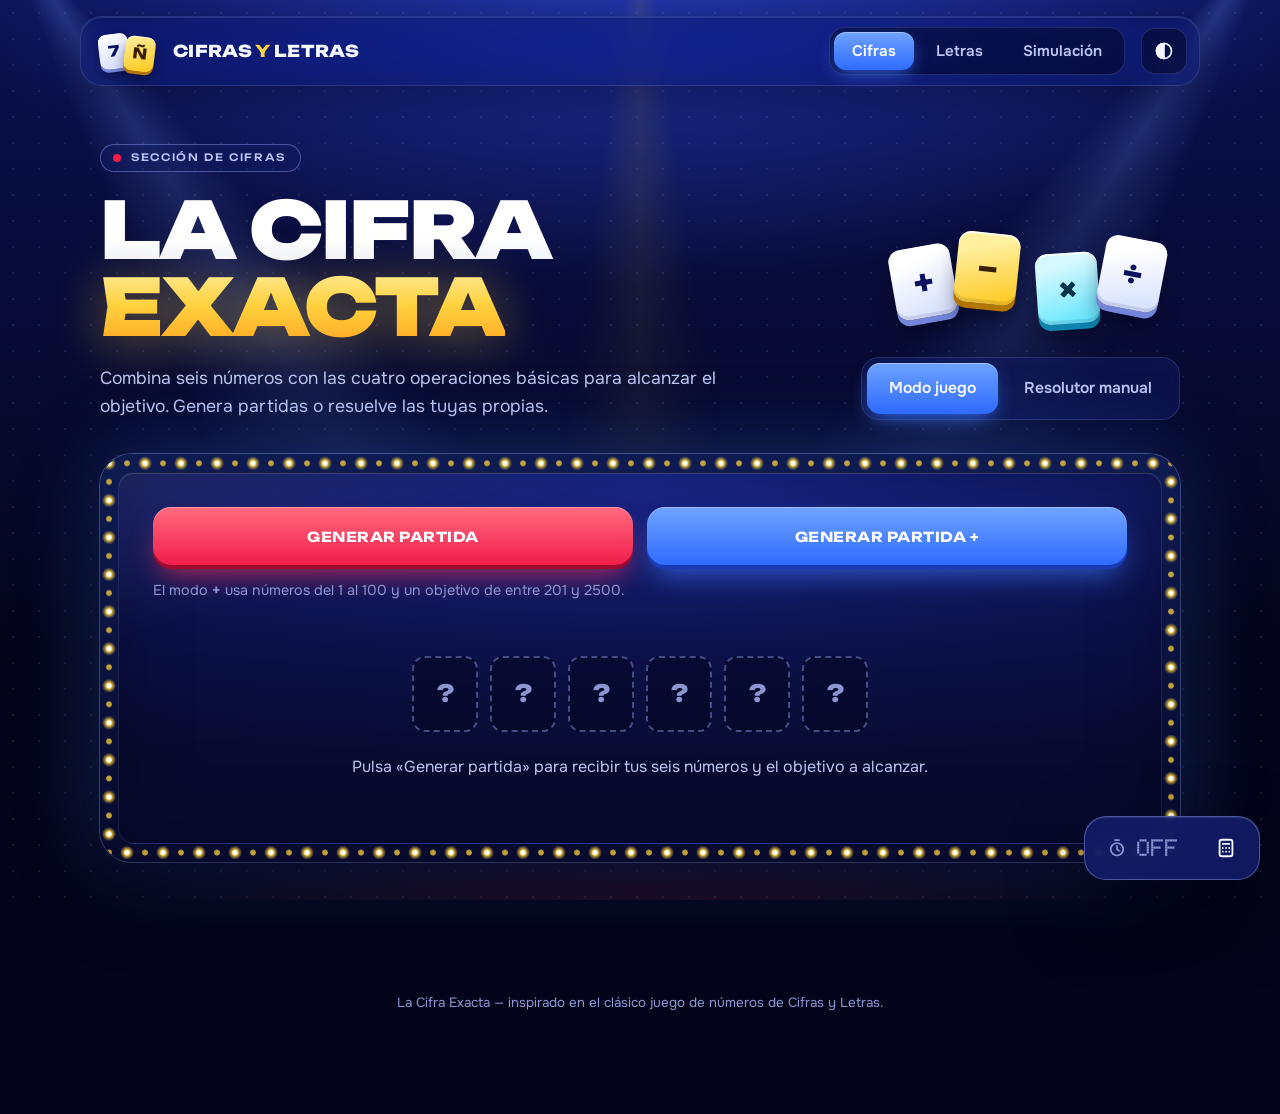
==== commit 8172e4bc: "Rediseño de plató y corrección de fallos en Cifras, Letras y Simulación" ====
--- a/cifras.html
+++ b/cifras.html
@@ -1,1872 +1,326 @@
 <!DOCTYPE html>
-<html lang="es">
+<html lang="es" data-tema="clasico">
 <head>
 <meta charset="UTF-8">
 <meta name="viewport" content="width=device-width, initial-scale=1.0">
-<title>La Cifra Exacta</title>
+<title>Cifras · Cifras y Letras</title>
+<meta name="description" content="La cifra exacta: combina seis números con las cuatro operaciones básicas para alcanzar el objetivo. Genera partidas o resuelve las tuyas.">
+<meta name="theme-color" content="#04051A">
+<script>try{var t=localStorage.getItem('cifrasYLetrasTema');if(t)document.documentElement.dataset.tema=t;}catch(e){}</script>
+<link rel="icon" href="data:image/svg+xml,%3Csvg xmlns='http://www.w3.org/2000/svg' viewBox='0 0 64 64'%3E%3Crect width='64' height='64' rx='14' fill='%230B1150'/%3E%3Crect x='11' y='7' width='42' height='46' rx='9' fill='%23FFC61A'/%3E%3Crect x='11' y='7' width='42' height='42' rx='9' fill='%23FFF0A0'/%3E%3Ctext x='32' y='41' font-family='Arial Black,Arial,sans-serif' font-size='30' font-weight='900' text-anchor='middle' fill='%233A1E00'%3E%C3%91%3C/text%3E%3C/svg%3E">
 <link rel="preconnect" href="https://fonts.googleapis.com">
 <link rel="preconnect" href="https://fonts.gstatic.com" crossorigin>
-<link href="https://fonts.googleapis.com/css2?family=Bebas+Neue&family=Share+Tech+Mono&family=Work+Sans:wght@400;500;600;700&display=swap" rel="stylesheet">
-<style>
-  :root{
-    /* --- núcleo cromático (tema clásico, por defecto) --- */
-    --azul-noche:#040814;
-    --azul-panel:#0A1B3D;
-    --azul-panel-alt:#0F2A57;
-    --azul-borde:#1E4B8F;
-    --azul-neon:#2E9BFF;
-    --azul-neon-claro:#7FC4FF;
-    --rojo-vivo:#FF3B3B;
-    --rojo-intenso:#D6172B;
-    --blanco:#F7FAFF;
-    --blanco-tenue:#AFC2E0;
-    --verde-led:#57D68D;
-    --rojo-marcador:#FF3B3B;
-
-    /* --- tripletas rgb, para usar dentro de rgba() --- */
-    --azul-neon-rgb:46,155,255;
-    --rojo-vivo-rgb:255,59,59;
-    --rojo-marcador-rgb:255,59,59;
-    --blanco-rgb:247,250,255;
-    --negro-rgb:0,0,0;
-    --verde-rgb:87,214,141;
-
-    /* --- texto de contraste sobre botones rellenos --- */
-    --texto-sobre-rojo:#F7FAFF;
-    --texto-sobre-azul:#04101F;
-    --exito-texto:#CFF5DF;
-    --alerta-texto:#FBD8D0;
-
-    /* --- superficies y degradados específicos --- */
-    --fondo-fin:#02040a;
-    --ficha-grad-1:#163864;
-    --superficie-1:#0C1F3C;
-    --led-bg:#04101F;
-    --nav-grad-1:#081733;
-    --nav-grad-2:#05102A;
-    --drawer-grad-1:#0D2242;
-    --drawer-grad-2:#081326;
-    --calc-tecla-bg:#122A50;
-    --linea-tenue:#3A6FB0;
-    --scanline:rgba(255,255,255,0.015);
-
-    --sombra-tablero:0 20px 45px rgba(0,0,0,0.55);
-    --radio:14px;
-  }
-
-  /* ---------- TEMA DÍA: colores claros, alto contraste diurno ---------- */
-  body.tema-dia{
-    --azul-noche:#F4F8FF;
-    --azul-panel:#FFFFFF;
-    --azul-panel-alt:#F0F5FF;
-    --azul-borde:#C7D9F2;
-    --azul-neon:#1C6FE0;
-    --azul-neon-claro:#4C93F2;
-    --rojo-vivo:#E63946;
-    --rojo-intenso:#C81E2E;
-    --blanco:#12233F;
-    --blanco-tenue:#4C6079;
-    --verde-led:#1C9A55;
-    --rojo-marcador:#E63946;
-    --azul-neon-rgb:28,111,224;
-    --rojo-vivo-rgb:230,57,70;
-    --rojo-marcador-rgb:230,57,70;
-    --blanco-rgb:18,35,63;
-    --negro-rgb:0,0,0;
-    --verde-rgb:28,154,85;
-    --texto-sobre-rojo:#FFFFFF;
-    --texto-sobre-azul:#FFFFFF;
-    --exito-texto:#0F5C33;
-    --alerta-texto:#7A1620;
-    --fondo-fin:#DCE8FB;
-    --ficha-grad-1:#FFFFFF;
-    --superficie-1:#EAF1FC;
-    --led-bg:#0B1B33;
-    --nav-grad-1:#F5F9FF;
-    --nav-grad-2:#E4EDFB;
-    --drawer-grad-1:#FFFFFF;
-    --drawer-grad-2:#F0F5FF;
-    --calc-tecla-bg:#EAF1FC;
-    --linea-tenue:#9FB8DC;
-    --scanline:rgba(18,35,63,0.02);
-    --sombra-tablero:0 14px 34px rgba(28,60,110,0.16);
-  }
-
-  /* ---------- TEMA NOCHE: colores apagados para jugar de noche ---------- */
-  body.tema-noche{
-    --azul-noche:#02040a;
-    --azul-panel:#060C1C;
-    --azul-panel-alt:#0A1226;
-    --azul-borde:#152238;
-    --azul-neon:#1C4E82;
-    --azul-neon-claro:#3A6FA6;
-    --rojo-vivo:#A32A2A;
-    --rojo-intenso:#7A1E1E;
-    --blanco:#C9D2E0;
-    --blanco-tenue:#66748C;
-    --verde-led:#2E8F5C;
-    --rojo-marcador:#A32A2A;
-    --azul-neon-rgb:28,78,130;
-    --rojo-vivo-rgb:163,42,42;
-    --rojo-marcador-rgb:163,42,42;
-    --blanco-rgb:201,210,224;
-    --negro-rgb:0,0,0;
-    --verde-rgb:46,143,92;
-    --texto-sobre-rojo:#F2F5FA;
-    --texto-sobre-azul:#EAF2FB;
-    --exito-texto:#9FCBB0;
-    --alerta-texto:#D2A8A2;
-    --fondo-fin:#000000;
-    --ficha-grad-1:#0D1B33;
-    --superficie-1:#070E1E;
-    --led-bg:#010609;
-    --nav-grad-1:#050B18;
-    --nav-grad-2:#03060E;
-    --drawer-grad-1:#070E22;
-    --drawer-grad-2:#04070F;
-    --calc-tecla-bg:#0A1428;
-    --linea-tenue:#1F3252;
-    --scanline:rgba(255,255,255,0.008);
-    --sombra-tablero:0 20px 45px rgba(0,0,0,0.7);
-  }
-
-  /* ---------- TEMA ELEGANCIA: azul marino y dorado (diseño original) ---------- */
-  body.tema-elegancia{
-    --azul-noche:#081326;
-    --azul-panel:#0F2648;
-    --azul-panel-alt:#142F58;
-    --azul-borde:#1C3A66;
-    --azul-neon:#D9A441;
-    --azul-neon-claro:#F4CB74;
-    --rojo-vivo:#D9A441;
-    --rojo-intenso:#B9862F;
-    --blanco:#F1E9D8;
-    --blanco-tenue:#B9C3D6;
-    --verde-led:#57D68D;
-    --rojo-marcador:#E0654F;
-    --azul-neon-rgb:217,164,65;
-    --rojo-vivo-rgb:217,164,65;
-    --rojo-marcador-rgb:224,101,79;
-    --blanco-rgb:241,233,216;
-    --negro-rgb:0,0,0;
-    --verde-rgb:87,214,141;
-    --texto-sobre-rojo:#231402;
-    --texto-sobre-azul:#231402;
-    --exito-texto:#CFF5DF;
-    --alerta-texto:#FBD8D0;
-    --fondo-fin:#050c18;
-    --ficha-grad-1:#163864;
-    --superficie-1:#0C1F3C;
-    --led-bg:#04101F;
-    --nav-grad-1:#0D2242;
-    --nav-grad-2:#081326;
-    --drawer-grad-1:#0D2242;
-    --drawer-grad-2:#081326;
-    --calc-tecla-bg:#122A50;
-    --linea-tenue:#3A6FB0;
-    --scanline:rgba(217,164,65,0.02);
-    --sombra-tablero:0 20px 45px rgba(0,0,0,0.5);
-  }
-
-  *{box-sizing:border-box;}
-  html{scroll-behavior:smooth;}
-
-  body{
-    margin:0;
-    min-height:100vh;
-    background:
-      radial-gradient(ellipse 1000px 520px at 50% -8%, rgba(var(--azul-neon-rgb),0.22), transparent 62%),
-      radial-gradient(ellipse 620px 420px at 100% 6%, rgba(var(--rojo-vivo-rgb),0.14), transparent 58%),
-      radial-gradient(ellipse 620px 420px at 0% 96%, rgba(var(--azul-neon-rgb),0.12), transparent 58%),
-      linear-gradient(180deg, var(--azul-noche), var(--fondo-fin) 70%);
-    color:var(--blanco);
-    font-family:'Work Sans', sans-serif;
-    padding: 0 0 80px;
-    position:relative;
-    overflow-x:hidden;
-  }
-
-  body::before{
-    content:"";
-    position:fixed;
-    inset:0;
-    background-image:repeating-linear-gradient(180deg, var(--scanline) 0px, var(--scanline) 1px, transparent 1px, transparent 3px);
-    pointer-events:none;
-    z-index:0;
-  }
-
-  .envoltorio{
-    max-width:960px;
-    margin:0 auto;
-    padding:0 24px;
-    position:relative;
-    z-index:1;
-  }
-
-  /* ---------- CABECERA ---------- */
-  header.cabecera{
-    display:flex;
-    align-items:center;
-    justify-content:center;
-    gap:22px;
-    padding:56px 24px 18px;
-    text-align:center;
-    flex-direction:column;
-  }
-
-  .logo-marca{
-    display:flex;
-    gap:6px;
-  }
-  .logo-marca .ficha-logo{
-    width:44px; height:54px;
-    border-radius:6px;
-    background:linear-gradient(160deg, var(--azul-panel-alt), var(--azul-panel));
-    border:2px solid var(--azul-neon);
-    display:flex;align-items:center;justify-content:center;
-    font-family:'Share Tech Mono', monospace;
-    font-size:1.4rem;
-    color:var(--blanco);
-    box-shadow: inset 0 2px 4px rgba(var(--blanco-rgb),0.08), 0 6px 14px rgba(var(--negro-rgb),0.4);
-    transform:rotate(var(--r,0deg));
-  }
-  .logo-marca .ficha-logo:nth-child(1){--r:-6deg;}
-  .logo-marca .ficha-logo:nth-child(2){--r:6deg; margin-top:8px;}
-
-  h1.titulo{
-    font-family:'Bebas Neue', sans-serif;
-    font-size:clamp(2.6rem, 7vw, 4.4rem);
-    letter-spacing:0.06em;
-    margin:6px 0 0;
-    color:var(--blanco);
-    text-shadow:0 0 20px rgba(var(--azul-neon-rgb),0.55), 0 0 40px rgba(var(--rojo-vivo-rgb),0.25);
-  }
-  p.tagline{
-    margin:2px 0 0;
-    color:var(--blanco-tenue);
-    font-size:1.02rem;
-    max-width:520px;
-  }
-
-  /* ---------- NAV: bandeja superior a todo lo ancho ---------- */
-  nav.panel-control{
-    position:sticky;
-    top:0;
-    z-index:15;
-    width:100%;
-    background:linear-gradient(180deg, var(--nav-grad-1), var(--nav-grad-2));
-    border-top:1px solid var(--azul-borde);
-    border-bottom:2px solid var(--azul-neon);
-    box-shadow:0 0 26px rgba(var(--azul-neon-rgb),0.3), 0 14px 30px rgba(var(--negro-rgb),0.45);
-    margin:30px 0 34px;
-  }
-  .nav-interior{
-    display:flex;
-    max-width:960px;
-    margin:0 auto;
-    padding:0 24px;
-  }
-  .btn-modo{
-    flex:1;
-    font-family:'Bebas Neue', sans-serif;
-    font-size:1.2rem;
-    letter-spacing:0.09em;
-    text-transform:uppercase;
-    padding:20px 12px;
-    border-radius:0;
-    border:none;
-    border-right:1px solid rgba(var(--blanco-rgb),0.07);
-    background:transparent;
-    color:var(--blanco-tenue);
-    cursor:pointer;
-    transition:all .2s ease;
-  }
-  .btn-modo:last-child{border-right:none;}
-  .btn-modo:hover{background:rgba(var(--azul-neon-rgb),0.12); color:var(--blanco);}
-  .btn-modo.activo{
-    background:linear-gradient(160deg, var(--rojo-vivo), var(--rojo-intenso));
-    color:var(--texto-sobre-rojo);
-    box-shadow:inset 0 -5px 0 rgba(var(--blanco-rgb),0.18), 0 0 20px rgba(var(--rojo-vivo-rgb),0.4);
-  }
-  @media (max-width:560px){
-    .btn-modo{font-size:1rem; padding:16px 8px;}
-  }
-
-  /* ---------- PANELES ---------- */
-  .panel-tab{display:none; animation:aparecer .4s ease;}
-  .panel-tab.activo{display:block;}
-  @keyframes aparecer{from{opacity:0; transform:translateY(6px);} to{opacity:1; transform:translateY(0);}}
-
-  .tablero{
-    background:linear-gradient(165deg, var(--azul-panel-alt), var(--azul-panel));
-    border:1px solid var(--azul-borde);
-    border-radius:var(--radio);
-    padding:30px;
-    box-shadow:var(--sombra-tablero);
-    margin-bottom:22px;
-  }
-
-  .btn-primario{
-    font-family:'Work Sans', sans-serif;
-    font-weight:700;
-    font-size:1rem;
-    padding:14px 26px;
-    border-radius:10px;
-    border:none;
-    background:linear-gradient(160deg, var(--rojo-vivo), var(--rojo-intenso));
-    color:var(--texto-sobre-rojo);
-    cursor:pointer;
-    box-shadow:0 10px 26px rgba(var(--rojo-vivo-rgb),0.35);
-    transition:transform .18s ease, box-shadow .18s ease;
-    width:100%;
-  }
-  .btn-primario:hover{transform:translateY(-2px); box-shadow:0 14px 32px rgba(var(--rojo-vivo-rgb),0.5);}
-  .btn-primario:active{transform:translateY(0);}
-  .btn-primario.btn-plus{
-    background:linear-gradient(160deg, var(--azul-neon-claro), var(--azul-neon));
-    color:var(--texto-sobre-azul);
-    box-shadow:0 10px 26px rgba(var(--azul-neon-rgb),0.35);
-  }
-  .btn-primario.btn-plus:hover{box-shadow:0 14px 32px rgba(var(--azul-neon-rgb),0.5);}
-
-  .btn-secundario{
-    font-family:'Work Sans', sans-serif;
-    font-weight:600;
-    font-size:0.92rem;
-    padding:12px 18px;
-    border-radius:10px;
-    border:1.5px solid var(--azul-borde);
-    background:rgba(var(--blanco-rgb),0.02);
-    color:var(--blanco);
-    cursor:pointer;
-    transition:all .2s ease;
-    width:100%;
-  }
-  .btn-secundario:hover{border-color:var(--azul-neon); background:rgba(var(--azul-neon-rgb),0.1);}
-
-  .fila-botones{display:grid; grid-template-columns:1fr 1fr; gap:14px; margin-top:18px;}
-  @media (max-width:560px){.fila-botones{grid-template-columns:1fr;}}
-
-  .vacio{
-    text-align:center;
-    color:var(--blanco-tenue);
-    padding:30px 10px;
-    font-size:0.98rem;
-  }
-
-  /* ---------- FICHAS ---------- */
-  .zona-numeros{display:flex; align-items:center; justify-content:space-between; gap:24px; flex-wrap:wrap;}
-  .grupo-fichas{display:flex; gap:10px; flex-wrap:wrap;}
-  .ficha{
-    width:58px; height:70px;
-    border-radius:8px;
-    background:linear-gradient(160deg, var(--ficha-grad-1), var(--superficie-1));
-    border:2px solid var(--azul-neon);
-    display:flex;align-items:center;justify-content:center;
-    font-family:'Share Tech Mono', monospace;
-    font-size:1.5rem;
-    color:var(--blanco);
-    box-shadow:inset 0 2px 3px rgba(var(--blanco-rgb),0.12), 0 0 18px rgba(var(--azul-neon-rgb),0.35), 0 8px 16px rgba(var(--negro-rgb),0.35);
-    opacity:0;
-    animation:girarFicha .5s ease forwards;
-  }
-  @keyframes girarFicha{
-    from{opacity:0; transform:rotateY(90deg) translateY(6px);}
-    to{opacity:1; transform:rotateY(0) translateY(0);}
-  }
-
-  .marcador-objetivo{
-    text-align:center;
-    min-width:150px;
-  }
-
-  /* ---------- CONSTRUCTOR DE SOLUCIÓN (clics del jugador) ---------- */
-  .divisor-seccion{
-    border-top:1px solid var(--azul-borde);
-    margin:28px 0 24px;
-    padding-top:24px;
-  }
-  .titulo-seccion{
-    font-family:'Bebas Neue', sans-serif;
-    letter-spacing:0.05em;
-    font-size:1.4rem;
-    color:var(--blanco);
-    margin:0 0 4px;
-  }
-  .ficha.clicable{
-    cursor:pointer;
-    animation:none;
-    opacity:1;
-    transition:transform .15s ease, box-shadow .15s ease, border-color .15s ease;
-  }
-  .ficha.clicable:hover{transform:translateY(-3px);}
-  .ficha.clicable.seleccionada{
-    border-color:var(--rojo-vivo);
-    box-shadow:0 0 18px rgba(var(--rojo-vivo-rgb),0.6);
-    transform:translateY(-5px);
-  }
-  .fila-operadores{
-    display:none;
-    gap:12px;
-    margin:18px 0;
-  }
-  .fila-operadores button{
-    width:52px; height:52px;
-    border-radius:50%;
-    border:2px solid var(--azul-neon);
-    background:var(--azul-panel);
-    color:var(--blanco);
-    font-size:1.3rem;
-    cursor:pointer;
-    transition:all .18s ease;
-  }
-  .fila-operadores button:hover{
-    background:var(--azul-neon);
-    color:var(--texto-sobre-azul);
-    transform:translateY(-2px);
-  }
-  .marcador-objetivo .etiqueta{
-    text-transform:uppercase;
-    letter-spacing:0.12em;
-    font-size:0.72rem;
-    color:var(--blanco-tenue);
-    margin-bottom:6px;
-  }
-  .marcador-objetivo .display-led{
-    font-family:'Share Tech Mono', monospace;
-    font-size:2.6rem;
-    color:var(--blanco);
-    background:var(--led-bg);
-    border:1px solid var(--azul-neon);
-    border-radius:8px;
-    padding:6px 18px;
-    text-shadow:0 0 16px rgba(var(--azul-neon-rgb),0.7);
-  }
-
-  /* ---------- FORM RESOLUTOR MANUAL ---------- */
-  .rejilla-inputs{
-    display:grid;
-    grid-template-columns:repeat(6, 1fr);
-    gap:12px;
-    margin:16px 0 22px;
-  }
-  @media (max-width:640px){.rejilla-inputs{grid-template-columns:repeat(3, 1fr);}}
-
-  .campo-numero label{
-    display:block;
-    font-size:0.72rem;
-    letter-spacing:0.08em;
-    text-transform:uppercase;
-    color:var(--blanco-tenue);
-    margin-bottom:6px;
-    text-align:center;
-  }
-  .campo-numero input{
-    width:100%;
-    text-align:center;
-    font-family:'Share Tech Mono', monospace;
-    font-size:1.25rem;
-    padding:10px 4px;
-    border-radius:8px;
-    border:2px solid var(--azul-borde);
-    background:var(--superficie-1);
-    color:var(--blanco);
-  }
-  .campo-numero input:focus, input:focus-visible, button:focus-visible{
-    outline:2px solid var(--azul-neon-claro);
-    outline-offset:2px;
-    border-color:var(--azul-neon-claro);
-  }
-
-  .campo-objetivo{margin-bottom:20px;}
-  .campo-objetivo label{
-    font-size:0.78rem; letter-spacing:0.08em; text-transform:uppercase;
-    color:var(--blanco-tenue); display:block; margin-bottom:8px;
-  }
-  .campo-objetivo input{
-    font-family:'Share Tech Mono', monospace;
-    font-size:1.6rem;
-    padding:10px 16px;
-    width:180px;
-    border-radius:8px;
-    border:2px solid rgba(87,214,141,0.4);
-    background:#04140C;
-    color:var(--verde-led);
-  }
-
-  .mensaje-error{
-    background:rgba(var(--rojo-marcador-rgb),0.12);
-    border:1px solid var(--rojo-marcador);
-    color:var(--alerta-texto);
-    padding:12px 16px;
-    border-radius:8px;
-    margin-top:14px;
-    font-size:0.92rem;
-  }
-
-  /* ---------- RELOJ (elemento de firma) ---------- */
-  .reloj-caja{
-    display:none;
-    flex-direction:column;
-    align-items:center;
-    gap:12px;
-    padding:26px 10px 8px;
-  }
-  .reloj-caja.activo{display:flex;}
-  .reloj-svg circle.esfera{fill:var(--led-bg); stroke:var(--azul-neon); stroke-width:3;}
-  .reloj-svg .marcas{stroke:var(--linea-tenue);}
-  .reloj-svg line.aguja{stroke:var(--rojo-vivo); stroke-width:3; stroke-linecap:round; transform-origin:60px 60px; animation:girar 1.1s linear infinite;}
-  @keyframes girar{to{transform:rotate(360deg);}}
-  .texto-reloj{
-    font-family:'Share Tech Mono', monospace;
-    color:var(--azul-neon-claro);
-    font-size:0.9rem;
-    letter-spacing:0.04em;
-    animation:parpadeo 1.4s ease-in-out infinite;
-  }
-  @keyframes parpadeo{0%,100%{opacity:0.55;} 50%{opacity:1;}}
-
-  /* ---------- RESULTADOS ---------- */
-  .bloque-resultado{margin-top:22px;}
-  .aviso{
-    padding:14px 18px;
-    border-radius:8px;
-    font-size:0.95rem;
-    margin-bottom:16px;
-    border:1px solid;
-  }
-  .aviso.exito{background:rgba(var(--verde-rgb),0.1); border-color:var(--verde-led); color:var(--exito-texto);}
-  .aviso.alerta{background:rgba(var(--rojo-marcador-rgb),0.1); border-color:var(--rojo-marcador); color:var(--alerta-texto);}
-  .aviso small{display:block; margin-top:4px; opacity:0.85;}
-
-  ol.lista-pasos{list-style:none; margin:0; padding:0; display:flex; flex-direction:column; gap:8px;}
-  ol.lista-pasos li{
-    font-family:'Share Tech Mono', monospace;
-    background:var(--superficie-1);
-    border-left:3px solid var(--azul-neon);
-    padding:10px 14px;
-    border-radius:0 6px 6px 0;
-    font-size:0.95rem;
-    opacity:0;
-    animation:entrarPaso .4s ease forwards;
-  }
-  @keyframes entrarPaso{from{opacity:0; transform:translateX(-8px);} to{opacity:1; transform:translateX(0);}}
-
-  details.opcion{
-    background:var(--azul-panel);
-    border:1px solid var(--azul-borde);
-    border-radius:8px;
-    margin-bottom:8px;
-    overflow:hidden;
-  }
-  details.opcion summary{
-    cursor:pointer;
-    padding:12px 16px;
-    font-weight:600;
-    font-size:0.92rem;
-    color:var(--azul-neon-claro);
-    list-style:none;
-  }
-  details.opcion summary::-webkit-details-marker{display:none;}
-  details.opcion summary::before{content:"▸ "; }
-  details.opcion[open] summary::before{content:"▾ "; }
-  details.opcion .lista-pasos{padding:0 16px 14px;}
-
-  .nota-oculta{color:var(--blanco-tenue); font-size:0.85rem; margin-top:6px;}
-
-  /* ---------- CALCULADORA ---------- */
-  .calc-fab{
-    position:fixed;
-    top:20px; left:20px;
-    width:56px;height:56px;
-    border-radius:50%;
-    border:2px solid var(--azul-neon);
-    background:linear-gradient(160deg, var(--azul-panel-alt), var(--azul-panel));
-    color:var(--azul-neon-claro);
-    font-size:1.4rem;
-    cursor:pointer;
-    box-shadow:0 0 18px rgba(var(--azul-neon-rgb),0.4), 0 10px 24px rgba(var(--negro-rgb),0.5);
-    z-index:40;
-    transition:transform .2s ease, opacity .2s ease;
-  }
-  .calc-fab:hover{transform:scale(1.06);}
-  .calc-fab.oculto{opacity:0; pointer-events:none; transform:scale(0.8);}
-
-  .calc-drawer{
-    position:fixed;
-    top:0; left:0; height:100vh;
-    width:300px;
-    background:linear-gradient(175deg, var(--drawer-grad-1), var(--drawer-grad-2));
-    border-right:1px solid var(--azul-borde);
-    box-shadow:16px 0 40px rgba(var(--negro-rgb),0.5);
-    transform:translateX(-100%);
-    transition:transform .3s ease;
-    z-index:35;
-    padding:24px 20px;
-    overflow-y:auto;
-  }
-  .calc-drawer.abierta{transform:translateX(0);}
-
-  .calc-drawer h2{
-    font-family:'Bebas Neue', sans-serif;
-    letter-spacing:0.05em;
-    font-size:1.5rem;
-    color:var(--azul-neon-claro);
-    margin:0 0 14px;
-  }
-  .calc-cerrar{
-    position:absolute; top:20px; right:16px;
-    background:none; border:none; color:var(--blanco-tenue);
-    font-size:1.3rem; cursor:pointer;
-  }
-  .calc-pantalla{
-    width:100%;
-    font-family:'Share Tech Mono', monospace;
-    font-size:1.4rem;
-    background:#04140C;
-    color:var(--verde-led);
-    border:1px solid rgba(87,214,141,0.4);
-    border-radius:8px;
-    padding:12px;
-    text-align:right;
-    margin-bottom:10px;
-    min-height:26px;
-    word-break:break-all;
-  }
-  .calc-ans{font-size:0.78rem; color:var(--blanco-tenue); margin-bottom:14px;}
-  .calc-teclado{display:grid; grid-template-columns:repeat(5, 1fr); gap:8px;}
-  .calc-teclado button{
-    font-family:'Share Tech Mono', monospace;
-    font-size:1rem;
-    padding:12px 0;
-    border-radius:6px;
-    border:1px solid var(--azul-borde);
-    background:var(--calc-tecla-bg);
-    color:var(--blanco);
-    cursor:pointer;
-    transition:all .15s ease;
-  }
-  .calc-teclado button:hover{border-color:var(--azul-neon); color:var(--azul-neon-claro);}
-  .calc-teclado button.op{color:var(--rojo-vivo);}
-  .calc-teclado button.igual{background:linear-gradient(160deg, var(--rojo-vivo), var(--rojo-intenso)); color:var(--texto-sobre-rojo); font-weight:700; border:none;}
-  .calc-historial{margin-top:18px; font-size:0.82rem; color:var(--blanco-tenue);}
-  .calc-historial h3{font-size:0.72rem; text-transform:uppercase; letter-spacing:0.08em; color:var(--blanco-tenue); margin:0 0 8px;}
-  .calc-historial div{font-family:'Share Tech Mono', monospace; padding:2px 0; border-bottom:1px dashed rgba(var(--blanco-rgb),0.08);}
-
-  @media (max-width:420px){
-    .calc-drawer{
-      top:auto; bottom:0; left:0; right:0;
-      width:100%;
-      height:auto;
-      max-height:78vh;
-      border-radius:18px 18px 0 0;
-      border-right:none;
-      border-top:1px solid var(--azul-borde);
-      box-shadow:0 -16px 40px rgba(var(--negro-rgb),0.5);
-      transform:translateY(100%);
-      padding-bottom:32px;
-    }
-    .calc-drawer.abierta{transform:translateY(0);}
-  }
-
-  footer{
-    text-align:center;
-    color:var(--blanco-tenue);
-    font-size:0.8rem;
-    margin-top:50px;
-    opacity:0.6;
-  }
-
-  /* ---------- BARRA DE ICONOS SUPERIOR-DERECHA (tema + temporizador) ---------- */
-  .barra-iconos-derecha{
-    position:fixed;
-    top:20px; right:20px;
-    z-index:40;
-    display:flex;
-    flex-direction:row-reverse;
-    align-items:flex-start;
-    gap:10px;
-    transition:opacity .2s ease, transform .2s ease;
-  }
-  .barra-iconos-derecha.oculto{opacity:0; pointer-events:none; transform:scale(0.85);}
-  .grupo-boton{position:relative;}
-
-  .btn-icono-redondo{
-    width:56px; height:56px;
-    border-radius:50%;
-    border:2px solid var(--azul-neon);
-    background:linear-gradient(160deg, var(--azul-panel-alt), var(--azul-panel));
-    color:var(--azul-neon-claro);
-    font-size:1.3rem;
-    cursor:pointer;
-    box-shadow:0 0 18px rgba(var(--azul-neon-rgb),0.4), 0 10px 24px rgba(var(--negro-rgb),0.5);
-    transition:transform .2s ease;
-  }
-  .btn-icono-redondo:hover{transform:scale(1.06);}
-
-  .menu-tema{
-    display:none;
-    position:absolute;
-    top:66px; right:0;
-    width:max(190px, 0px);
-    max-width:calc(100vw - 40px);
-    background:linear-gradient(175deg, var(--drawer-grad-1), var(--drawer-grad-2));
-    border:1px solid var(--azul-borde);
-    border-radius:10px;
-    box-shadow:0 16px 34px rgba(var(--negro-rgb),0.5);
-    overflow:hidden;
-    padding:6px;
-  }
-  .menu-tema.abierto{display:block;}
-  .menu-tema button{
-    display:flex;
-    align-items:center;
-    gap:10px;
-    width:100%;
-    text-align:left;
-    padding:10px 12px;
-    border:none;
-    border-radius:6px;
-    background:transparent;
-    color:var(--blanco);
-    font-family:'Work Sans', sans-serif;
-    font-size:0.9rem;
-    cursor:pointer;
-    transition:background .15s ease;
-  }
-  .menu-tema button:hover{background:rgba(var(--azul-neon-rgb),0.12);}
-  .menu-tema button.activo{color:var(--azul-neon-claro); font-weight:600;}
-  .menu-tema .muestra{
-    width:16px; height:16px;
-    border-radius:50%;
-    border:1px solid rgba(var(--blanco-rgb),0.3);
-    flex-shrink:0;
-  }
-
-  /* ---------- TEMPORIZADOR ---------- */
-  .btn-temporizador{
-    min-width:64px;
-    height:56px;
-    padding:0 16px;
-    border-radius:28px;
-    border:2px solid var(--azul-neon);
-    background:linear-gradient(160deg, var(--azul-panel-alt), var(--azul-panel));
-    color:var(--azul-neon-claro);
-    font-family:'Share Tech Mono', monospace;
-    font-size:1.05rem;
-    display:flex;
-    align-items:center;
-    justify-content:center;
-    cursor:pointer;
-    white-space:nowrap;
-    box-shadow:0 0 18px rgba(var(--azul-neon-rgb),0.4), 0 10px 24px rgba(var(--negro-rgb),0.5);
-    transition:transform .2s ease, border-color .2s ease, color .2s ease, box-shadow .2s ease, background .2s ease;
-  }
-  .btn-temporizador:hover{transform:scale(1.04);}
-  @keyframes pulsoTemporizador{0%,100%{opacity:1;} 50%{opacity:0.72;}}
-
-  .panel-temporizador{
-    display:none;
-    position:absolute;
-    top:66px; right:0;
-    width:230px;
-    max-width:calc(100vw - 40px);
-    background:linear-gradient(175deg, var(--drawer-grad-1), var(--drawer-grad-2));
-    border:1px solid var(--azul-borde);
-    border-radius:12px;
-    box-shadow:0 16px 34px rgba(var(--negro-rgb),0.5);
-    padding:18px;
-  }
-  .panel-temporizador.abierto{display:block;}
-  .panel-temporizador h3{
-    font-family:'Bebas Neue', sans-serif;
-    letter-spacing:0.05em;
-    font-size:1.2rem;
-    color:var(--blanco);
-    margin:0 0 14px;
-    text-align:center;
-  }
-  .display-temporizador{
-    font-family:'Share Tech Mono', monospace;
-    font-size:2.1rem;
-    text-align:center;
-    color:var(--azul-neon-claro);
-    background:var(--led-bg);
-    border:1px solid var(--azul-neon);
-    border-radius:8px;
-    padding:8px;
-    margin-bottom:14px;
-    text-shadow:0 0 14px rgba(var(--azul-neon-rgb),0.6);
-  }
-  .campos-tiempo{
-    display:flex;
-    gap:10px;
-    margin-bottom:14px;
-  }
-  .campo-tiempo{flex:1; text-align:center;}
-  .campo-tiempo label{
-    display:block;
-    font-size:0.68rem;
-    text-transform:uppercase;
-    letter-spacing:0.06em;
-    color:var(--blanco-tenue);
-    margin-bottom:4px;
-  }
-  .campo-tiempo input{
-    width:100%;
-    text-align:center;
-    font-family:'Share Tech Mono', monospace;
-    font-size:1.1rem;
-    padding:8px 4px;
-    border-radius:6px;
-    border:2px solid var(--azul-borde);
-    background:var(--superficie-1);
-    color:var(--blanco);
-  }
-  .fila-switch-temporizador{display:flex; align-items:center; gap:12px;}
-  .switch-temporizador{position:relative; display:inline-block; width:46px; height:26px; flex-shrink:0;}
-  .switch-temporizador input{opacity:0; width:0; height:0; position:absolute;}
-  .switch-slider{
-    position:absolute; inset:0; cursor:pointer;
-    background:var(--superficie-1);
-    border:1px solid var(--azul-borde);
-    border-radius:999px;
-    transition:background .2s ease, border-color .2s ease;
-  }
-  .switch-slider::before{
-    content:"";
-    position:absolute;
-    height:18px; width:18px;
-    left:3px; top:2px;
-    background:var(--blanco-tenue);
-    border-radius:50%;
-    transition:transform .2s ease, background .2s ease;
-  }
-  .switch-temporizador input:checked + .switch-slider{background:rgba(var(--verde-rgb),0.35); border-color:var(--verde-led);}
-  .switch-temporizador input:checked + .switch-slider::before{transform:translateX(20px); background:var(--verde-led);}
-  .switch-texto{display:flex; flex-direction:column; font-size:0.78rem; color:var(--blanco-tenue); line-height:1.3;}
-  .switch-texto strong{color:var(--blanco); font-size:0.9rem;}
-
-  .btn-temporizador.apagado{
-    opacity:0.6;
-    border-color:var(--azul-borde);
-    color:var(--blanco-tenue);
-    box-shadow:none;
-  }
-  .btn-temporizador.pulso-fin{
-    animation:pulsoTemporizador 0.3s ease-in-out 2;
-    border-color:var(--rojo-marcador);
-  }
-
-  /* ---------- DESTELLO DE FIN DE TIEMPO (a toda pantalla) ---------- */
-  .flash-alerta{
-    position:fixed;
-    inset:0;
-    background:rgba(var(--rojo-marcador-rgb), 0.6);
-    opacity:0;
-    pointer-events:none;
-    z-index:200;
-  }
-  .flash-alerta.activo{
-    animation:parpadeoFinTiempo 0.9s ease-out;
-  }
-  @keyframes parpadeoFinTiempo{
-    0%{opacity:0;}
-    12%{opacity:1;}
-    100%{opacity:0;}
-  }
-  @media (prefers-reduced-motion: reduce){
-    .flash-alerta.activo{animation-duration:0.001ms;}
-  }
-
-  @media (max-width:480px){
-    .barra-iconos-derecha{top:16px; right:16px; gap:8px;}
-    .btn-icono-redondo{width:50px; height:50px; font-size:1.15rem;}
-    .btn-temporizador{height:50px; font-size:0.92rem; padding:0 12px; min-width:56px;}
-    .switch-texto{font-size:0.72rem;}
-    .calc-fab{width:50px; height:50px; top:16px; left:16px;}
-  }
-
-  @media (prefers-reduced-motion: reduce){
-    *{animation-duration:0.001ms !important; animation-iteration-count:1 !important; transition-duration:0.001ms !important;}
-  }
-</style>
+<link href="https://fonts.googleapis.com/css2?family=Doto:ROND,wght@100,900&family=Onest:wght@400;500;600;700&family=Unbounded:wght@500;700;800;900&display=swap" rel="stylesheet">
+<link rel="stylesheet" href="estilos.css">
 </head>
 <body>
 
-<div class="envoltorio">
-
-  <header class="cabecera">
-    <div class="logo-marca">
-      <div class="ficha-logo">7</div>
-      <div class="ficha-logo">5</div>
+<header class="cabecera">
+  <a class="marca" href="index.html" aria-label="Cifras y Letras, inicio">
+    <span class="marca-fichas" aria-hidden="true"><i>7</i><i>Ñ</i></span>
+    <span class="marca-texto">Cifras <span>y</span> Letras</span>
+  </a>
+  <nav class="nav" aria-label="Secciones">
+    <a href="cifras.html" aria-current="page">Cifras</a>
+    <a href="letras.html">Letras</a>
+    <a href="simulacion.html">Simulación</a>
+  </nav>
+  <div class="tema">
+    <button class="btn-icono" id="btn-tema" type="button" aria-label="Cambiar tema" aria-haspopup="menu" aria-expanded="false">
+      <svg class="icono" width="20" height="20" viewBox="0 0 24 24" fill="none" stroke="currentColor" stroke-width="2" aria-hidden="true"><circle cx="12" cy="12" r="9"/><path d="M12 3a9 9 0 0 0 0 18z" fill="currentColor"/></svg>
+    </button>
+    <div class="flotante abajo menu-tema" id="menu-tema" role="menu" aria-label="Tema" hidden></div>
+  </div>
+</header>
+
+<main>
+  <section class="portada">
+    <div>
+      <span class="sobretitulo">Sección de cifras</span>
+      <h1>La cifra <em>exacta</em></h1>
+      <p>Combina seis números con las cuatro operaciones básicas para alcanzar el objetivo. Genera partidas o resuelve las tuyas propias.</p>
     </div>
-    <h1 class="titulo">La Cifra Exacta</h1>
-    <p class="tagline">Combina seis números con las cuatro operaciones básicas para alcanzar el objetivo. Genera partidas o resuelve las tuyas propias.</p>
-  </header>
-</div>
-
-<nav class="panel-control">
-  <div class="nav-interior">
-    <button class="btn-modo activo" data-tab="juego">Modo juego</button>
-    <button class="btn-modo" data-tab="resolutor">Resolutor manual</button>
-  </div>
-</nav>
-
-<div class="envoltorio">
-  <main>
-    <!-- ================= MODO JUEGO ================= -->
-    <section id="tab-juego" class="panel-tab activo">
-      <div class="tablero">
-        <div class="fila-botones" style="margin-top:0;">
-          <button id="btn-generar" class="btn-primario">Generar partida</button>
-          <button id="btn-generar-plus" class="btn-primario btn-plus">Generar partida +</button>
-        </div>
-        <p class="nota-oculta" style="margin-top:10px;">El modo <strong>+</strong> usa números del 1 al 100 y un objetivo de entre 201 y 2500.</p>
-
-        <div id="contenido-juego" style="margin-top:24px; display:none;">
-          <div class="zona-numeros">
-            <div>
-              <div class="marcador-objetivo etiqueta" style="text-align:left; margin-bottom:8px;">Tus números</div>
-              <div class="grupo-fichas" id="grupo-fichas"></div>
+    <div class="portada-lado">
+      <div class="portada-arte" aria-hidden="true">
+        <span class="ficha es-letra">+</span><span class="ficha es-letra es-vocal">−</span><span class="ficha es-letra es-resultado">×</span><span class="ficha es-letra">÷</span>
+      </div>
+      <div class="segmentos" role="tablist" aria-label="Modo">
+        <button type="button" role="tab" id="pest-juego" aria-controls="panel-juego" aria-selected="true">Modo juego</button>
+        <button type="button" role="tab" id="pest-resolutor" aria-controls="panel-resolutor" aria-selected="false">Resolutor manual</button>
+      </div>
+    </div>
+  </section>
+
+  <!-- ================= MODO JUEGO ================= -->
+  <section id="panel-juego" role="tabpanel" aria-labelledby="pest-juego">
+    <div class="plato">
+      <div class="plato-pantalla">
+        <div class="fila-generar">
+          <button id="btn-generar" class="btn btn-primario btn-grande" type="button">Generar partida</button>
+          <button id="btn-generar-plus" class="btn btn-acento btn-grande" type="button">Generar partida +</button>
+        </div>
+        <p class="nota">El modo <strong>+</strong> usa números del 1 al 100 y un objetivo de entre 201 y 2500.</p>
+
+        <div class="vacio" id="vacio-juego">
+          <div class="fichas" aria-hidden="true">
+            <span class="ficha es-hueco">?</span><span class="ficha es-hueco">?</span><span class="ficha es-hueco">?</span>
+            <span class="ficha es-hueco">?</span><span class="ficha es-hueco">?</span><span class="ficha es-hueco">?</span>
+          </div>
+          <p>Pulsa «Generar partida» para recibir tus seis números y el objetivo a alcanzar.</p>
+        </div>
+
+        <div class="consola" id="partida" hidden>
+          <aside class="consola-objetivo">
+            <span class="etiqueta">Objetivo</span>
+            <output class="led" id="objetivo">—</output>
+            <p class="cerca" id="cerca" aria-live="polite"></p>
+            <p class="iniciales">Números de partida <span id="iniciales"></span></p>
+            <div class="consola-acciones">
+              <button id="btn-deshacer" class="btn btn-fantasma btn-chico" type="button" disabled>Deshacer</button>
+              <button id="btn-reiniciar" class="btn btn-fantasma btn-chico" type="button" disabled>Reiniciar</button>
             </div>
-            <div class="marcador-objetivo">
-              <div class="etiqueta">Objetivo</div>
-              <div class="display-led" id="display-objetivo">—</div>
-            </div>
+          </aside>
+          <div class="consola-juego">
+            <span class="etiqueta">Tus fichas</span>
+            <div id="tablero"></div>
+            <div id="aviso-tiempo"></div>
+            <div id="veredicto" aria-live="polite"></div>
           </div>
-
-          <div class="divisor-seccion">
-            <h3 class="titulo-seccion">Comprueba tu solución</h3>
-            <p class="nota-oculta">Haz clic en dos fichas, elige la operación y comprueba si llegas al objetivo.</p>
-
-            <div class="grupo-fichas" id="fichas-jugador"></div>
-
-            <div class="fila-operadores" id="operadores-jugador">
-              <button type="button" data-op="+" aria-label="Sumar">+</button>
-              <button type="button" data-op="-" aria-label="Restar">−</button>
-              <button type="button" data-op="*" aria-label="Multiplicar">×</button>
-              <button type="button" data-op="/" aria-label="Dividir">÷</button>
-            </div>
-
-            <div id="error-constructor"></div>
-
-            <div class="fila-botones">
-              <button id="btn-reiniciar-constructor" class="btn-secundario">↺ Reiniciar fichas</button>
-              <button id="btn-comprobar-objetivo" class="btn-secundario">Comprobar objetivo</button>
-            </div>
-
-            <div id="pasos-jugador"></div>
-            <div id="veredicto-jugador"></div>
-          </div>
-
-          <div class="fila-botones">
-            <button id="btn-ver-original" class="btn-secundario">Ver la solución generada</button>
-            <button id="btn-motor-juego" class="btn-secundario">Buscar todas las soluciones</button>
-          </div>
-
-          <div class="reloj-caja" id="reloj-juego">
-            <svg class="reloj-svg" viewBox="0 0 120 120" width="76" height="76" aria-hidden="true">
-              <circle class="esfera" cx="60" cy="60" r="52"></circle>
-              <g class="marcas" stroke-width="2">
-                <line x1="60" y1="12" x2="60" y2="20"></line>
-                <line x1="60" y1="100" x2="60" y2="108"></line>
-                <line x1="12" y1="60" x2="20" y2="60"></line>
-                <line x1="100" y1="60" x2="108" y2="60"></line>
-              </g>
-              <line class="aguja" x1="60" y1="60" x2="60" y2="26"></line>
-            </svg>
-            <div class="texto-reloj">Explorando combinatoria…</div>
-          </div>
-
-          <div class="bloque-resultado" id="resultado-juego"></div>
-        </div>
-
-        <p class="vacio" id="vacio-juego">Pulsa «Generar partida» para recibir tus seis números y el objetivo a alcanzar.</p>
-      </div>
-    </section>
-
-    <!-- ================= RESOLUTOR MANUAL ================= -->
-    <section id="tab-resolutor" class="panel-tab">
-      <div class="tablero">
-        <p style="margin-top:0; color:var(--blanco-tenue);">Introduce seis números naturales y el objetivo que quieres alcanzar.</p>
-
-        <div class="rejilla-inputs" id="rejilla-inputs"></div>
-
-        <div class="campo-objetivo">
-          <label for="input-objetivo">Objetivo</label>
-          <input type="number" id="input-objetivo" min="1" step="1" value="100">
-        </div>
-
-        <button id="btn-resolver-manual" class="btn-primario">Resolver</button>
-
-        <div class="reloj-caja" id="reloj-manual">
-          <svg class="reloj-svg" viewBox="0 0 120 120" width="76" height="76" aria-hidden="true">
+        </div>
+      </div>
+    </div>
+
+    <div class="tarjeta" id="tarjeta-soluciones" hidden>
+      <h2 class="tarjeta-titulo">¿Te has atascado?</h2>
+      <p class="tarjeta-sub" id="soluciones-sub"></p>
+      <div class="fila-botones" style="margin-top:20px;">
+        <button id="btn-ver-original" class="btn btn-fantasma" type="button">Ver la solución generada</button>
+        <button id="btn-motor-juego" class="btn btn-fantasma" type="button">Buscar todas las soluciones</button>
+      </div>
+      <div class="pensando" id="reloj-juego" hidden>
+        <svg viewBox="0 0 120 120" width="68" height="68" aria-hidden="true">
+          <circle class="esfera" cx="60" cy="60" r="52"></circle>
+          <g class="marcas"><line x1="60" y1="12" x2="60" y2="20"></line><line x1="60" y1="100" x2="60" y2="108"></line><line x1="12" y1="60" x2="20" y2="60"></line><line x1="100" y1="60" x2="108" y2="60"></line></g>
+          <line class="aguja" x1="60" y1="60" x2="60" y2="26"></line>
+        </svg>
+        <span>Explorando combinatoria…</span>
+      </div>
+      <div class="resultado" id="resultado-juego" aria-live="polite"></div>
+    </div>
+  </section>
+
+  <!-- ================= RESOLUTOR MANUAL ================= -->
+  <section id="panel-resolutor" role="tabpanel" aria-labelledby="pest-resolutor" hidden>
+    <form class="plato" id="form-resolutor" novalidate>
+      <div class="plato-pantalla">
+        <h2 class="tarjeta-titulo">Resuelve tu propia partida</h2>
+        <p class="tarjeta-sub">Introduce seis números naturales y el objetivo que quieres alcanzar.</p>
+
+        <div class="rejilla-numeros" id="rejilla-numeros"></div>
+
+        <div class="campo campo-objetivo">
+          <label class="etiqueta" for="input-objetivo">Objetivo</label>
+          <input type="number" id="input-objetivo" min="1" max="999999" step="1" value="100" inputmode="numeric">
+        </div>
+
+        <button class="btn btn-primario btn-grande" type="submit" id="btn-resolver" style="width:100%;">Resolver</button>
+
+        <div class="pensando" id="reloj-manual" hidden>
+          <svg viewBox="0 0 120 120" width="68" height="68" aria-hidden="true">
             <circle class="esfera" cx="60" cy="60" r="52"></circle>
-            <g class="marcas" stroke-width="2">
-              <line x1="60" y1="12" x2="60" y2="20"></line>
-              <line x1="60" y1="100" x2="60" y2="108"></line>
-              <line x1="12" y1="60" x2="20" y2="60"></line>
-              <line x1="100" y1="60" x2="108" y2="60"></line>
-            </g>
+            <g class="marcas"><line x1="60" y1="12" x2="60" y2="20"></line><line x1="60" y1="100" x2="60" y2="108"></line><line x1="12" y1="60" x2="20" y2="60"></line><line x1="100" y1="60" x2="108" y2="60"></line></g>
             <line class="aguja" x1="60" y1="60" x2="60" y2="26"></line>
           </svg>
-          <div class="texto-reloj">Calculando todas las combinaciones…</div>
-        </div>
-
-        <div id="error-manual"></div>
-        <div class="bloque-resultado" id="resultado-manual"></div>
-      </div>
-    </section>
-  </main>
-
-  <footer>La Cifra Exacta — inspirado en el clásico juego de números de Cifras y Letras.</footer>
-</div>
-
-<button class="calc-fab" id="btn-calc-toggle" aria-label="Abrir calculadora">🧮</button>
-
-<div class="barra-iconos-derecha" id="barra-iconos-derecha">
-  <div class="grupo-boton" id="grupo-tema">
-    <button class="btn-icono-redondo" id="btn-tema-toggle" aria-label="Elegir tema" aria-haspopup="true" aria-expanded="false">🎨</button>
-    <div class="menu-tema" id="menu-tema" role="menu">
-      <button type="button" data-tema="clasico" role="menuitem">
-        <span class="muestra" style="background:linear-gradient(135deg, #2E9BFF, #FF3B3B);"></span> Clásico
-      </button>
-      <button type="button" data-tema="dia" role="menuitem">
-        <span class="muestra" style="background:linear-gradient(135deg, #FFFFFF, #4C93F2);"></span> Día
-      </button>
-      <button type="button" data-tema="noche" role="menuitem">
-        <span class="muestra" style="background:linear-gradient(135deg, #060C1C, #1C4E82);"></span> Noche
-      </button>
-      <button type="button" data-tema="elegancia" role="menuitem">
-        <span class="muestra" style="background:linear-gradient(135deg, #0F2648, #D9A441);"></span> Elegancia
-      </button>
-    </div>
-  </div>
-
-  <div class="grupo-boton" id="grupo-temporizador">
-    <button class="btn-temporizador" id="btn-temporizador-toggle" aria-label="Abrir temporizador" aria-haspopup="true" aria-expanded="false">
-      <span id="icono-temporizador-texto">⏱ 00:30</span>
-    </button>
-    <div class="panel-temporizador" id="panel-temporizador" role="menu">
-      <h3>Temporizador</h3>
-      <div class="display-temporizador" id="display-temporizador">00:30</div>
-
-      <div class="campos-tiempo">
-        <div class="campo-tiempo">
-          <label for="input-min">Min</label>
-          <input type="number" id="input-min" min="0" max="99" value="0">
-        </div>
-        <div class="campo-tiempo">
-          <label for="input-seg">Seg</label>
-          <input type="number" id="input-seg" min="0" max="59" value="30">
-        </div>
-      </div>
-
-      <div class="fila-switch-temporizador">
-        <label class="switch-temporizador">
-          <input type="checkbox" id="switch-temporizador">
-          <span class="switch-slider"></span>
-        </label>
-        <div class="switch-texto">
-          <strong id="switch-temporizador-estado">Apagado</strong>
-          <span>Se pone en marcha al generar una partida</span>
-        </div>
-      </div>
-    </div>
-  </div>
-</div>
-
-<div class="flash-alerta" id="flash-alerta" aria-hidden="true"></div>
-
-<aside class="calc-drawer" id="calc-drawer" aria-hidden="true">
-  <button class="calc-cerrar" id="calc-cerrar" aria-label="Cerrar calculadora">✕</button>
-  <h2>Calculadora</h2>
-  <div class="calc-pantalla" id="calc-pantalla">&nbsp;</div>
-  <div id="calc-error"></div>
-  <div class="calc-ans">Último resultado (ANS): <span id="calc-ans-valor">0</span></div>
-  <div class="calc-teclado">
-    <button data-simbolo="7">7</button>
-    <button data-simbolo="8">8</button>
-    <button data-simbolo="9">9</button>
-    <button class="op" data-simbolo="(">(</button>
-    <button class="op" data-simbolo=")">)</button>
-
-    <button data-simbolo="4">4</button>
-    <button data-simbolo="5">5</button>
-    <button data-simbolo="6">6</button>
-    <button class="op" data-simbolo="*">×</button>
-    <button class="op" data-simbolo="/">÷</button>
-
-    <button data-simbolo="1">1</button>
-    <button data-simbolo="2">2</button>
-    <button data-simbolo="3">3</button>
-    <button class="op" data-simbolo="+">+</button>
-    <button class="op" data-simbolo="-">−</button>
-
-    <button data-simbolo="0">0</button>
-    <button data-simbolo=".">.</button>
-    <button data-accion="ans">ANS</button>
-    <button data-accion="borrar-todo">C</button>
-    <button data-accion="borrar-ultimo">⌫</button>
-
-    <button data-accion="calcular" class="igual" style="grid-column:span 5;">=</button>
-  </div>
-  <div class="calc-historial">
-    <h3>Últimas 6 cuentas</h3>
-    <div id="calc-historial-lista">Aún no hay operaciones guardadas.</div>
-  </div>
-</aside>
-
+          <span>Calculando todas las combinaciones…</span>
+        </div>
+
+        <div class="resultado" id="resultado-manual" aria-live="polite"></div>
+      </div>
+    </form>
+  </section>
+</main>
+
+<footer class="pie">La Cifra Exacta — inspirado en el clásico juego de números de Cifras y Letras.</footer>
+
+<script src="comun.js"></script>
+<script src="cifras-motor.js"></script>
 <script>
-/* =========================================================
-   1. LÓGICA MATEMÁTICA: GENERADOR (puerto fiel del original)
-   ========================================================= */
-function randInt(min, max){ return Math.floor(Math.random() * (max - min + 1)) + min; }
-
-function muestraSinReemplazo(arr, n){
-  const pool = arr.slice();
-  const elegidos = [];
-  for (let k = 0; k < n; k++){
-    const idx = Math.floor(Math.random() * pool.length);
-    elegidos.push(pool[idx]);
-    pool.splice(idx, 1);
+(function () {
+  'use strict';
+  const { $, crear, aviso, listaPasos } = CyL;
+
+  CyL.pestanas($('.segmentos'));
+  CyL.crearCalculadora();
+  const temporizador = CyL.crearTemporizador({
+    clave: 'cifras',
+    segundosPorDefecto: 30,
+    alTerminar: () => {
+      $('#aviso-tiempo').replaceChildren(aviso('info', '¡Tiempo!', 'Se acabó la cuenta atrás. Puedes seguir practicando o mirar la solución.'));
+    },
+  });
+
+  /* =========================================================
+     1. UTILIDADES DE LA PÁGINA
+     ========================================================= */
+  // Enseña el reloj mientras calcula; un mínimo de tiempo evita que parpadee
+  async function conReloj(reloj, calcular, minMs = 600) {
+    reloj.hidden = false;
+    await new Promise(r => setTimeout(r, 40));   // deja que el reloj se pinte antes de calcular
+    const inicio = performance.now();
+    const resultado = calcular();
+    const transcurrido = performance.now() - inicio;
+    if (transcurrido < minMs) await new Promise(r => setTimeout(r, minMs - transcurrido));
+    reloj.hidden = true;
+    return resultado;
   }
-  return elegidos;
-}
-
-function elegirDosIndices(longitud){
-  let i = Math.floor(Math.random() * longitud);
-  let j = Math.floor(Math.random() * longitud);
-  while (j === i) j = Math.floor(Math.random() * longitud);
-  return [i, j];
-}
-
-function eleccionPonderada(valores, pesos){
-  const total = pesos.reduce((a, b) => a + b, 0);
-  let r = Math.random() * total;
-  for (let i = 0; i < valores.length; i++){
-    if (r < pesos[i]) return valores[i];
-    r -= pesos[i];
+
+  const plural = (n, uno, varios) => `${n} ${n === 1 ? uno : varios}`;
+
+  function pintarSoluciones(cont, r, tope) {
+    if (r.fichaDirecta) {
+      cont.append(aviso('ok', 'Una de las fichas ya es el objetivo', 'No hace falta hacer ninguna operación.'));
+      return;
+    }
+    if (r.soluciones.length === 0) {
+      cont.append(aviso('mal', 'No hay forma de llegar al número exacto',
+        `La mejor aproximación es ${r.mejorAproximacion}, a ${r.mejorDiferencia} del objetivo.`));
+      if (r.mejorCamino.length) cont.append(listaPasos(r.mejorCamino));
+      else cont.append(crear('p', { class: 'nota', text: `Basta con quedarse con la ficha ${r.mejorAproximacion}, sin operar.` }));
+      return;
+    }
+
+    cont.append(aviso('ok',
+      r.soluciones.length === 1 ? 'Hay una única solución' : `${r.soluciones.length.toLocaleString('es-ES')} soluciones distintas`,
+      `La más corta necesita ${plural(r.soluciones[0].length, 'paso', 'pasos')}.`));
+
+    r.soluciones.slice(0, tope).forEach((pasos, i) => {
+      cont.append(crear('details', { class: 'solucion', open: i === 0 },
+        crear('summary', {}, `Opción ${i + 1}`, crear('span', { text: plural(pasos.length, 'paso', 'pasos') })),
+        listaPasos(pasos)));
+    });
+    if (r.soluciones.length > tope) {
+      cont.append(crear('p', { class: 'nota', text: `… y ${(r.soluciones.length - tope).toLocaleString('es-ES')} soluciones más.` }));
+    }
   }
-  return valores[valores.length - 1];
-}
-
-function generarPartidaCifras(){
-  const fichasDisponibles = [1,1,2,2,3,3,4,4,5,5,6,6,7,7,8,8,9,9,10,10,25,50,75,100];
-  const TOPE_INTENTOS = 3000;
-
-  for (let intento = 0; intento < TOPE_INTENTOS; intento++){
-    const fichasIniciales = muestraSinReemplazo(fichasDisponibles, 6);
-    let fichasTrabajo = fichasIniciales.slice();
-    const maxFicha = Math.max(...fichasIniciales);
-
-    let operacionesRestantes = randInt(3, 5);
-    const historialPasos = [];
-    let resultadoExacto = 0;
-
-    while (operacionesRestantes > 0 && fichasTrabajo.length >= 2){
-      const [idx1, idx2] = elegirDosIndices(fichasTrabajo.length);
-      const n1 = fichasTrabajo[idx1], n2 = fichasTrabajo[idx2];
-      const a = randInt(1, 4);
-      let operacionValida = false;
-      let resultado, pasoStr;
-
-      if (a === 1){
-        resultado = n1 + n2; pasoStr = `${n1} + ${n2} = ${resultado}`; operacionValida = true;
-      } else if (a === 2){
-        if (n1 !== n2){
-          const mayor = Math.max(n1, n2), menor = Math.min(n1, n2);
-          resultado = mayor - menor; pasoStr = `${mayor} - ${menor} = ${resultado}`; operacionValida = true;
-        }
-      } else if (a === 3){
-        resultado = n1 * n2; pasoStr = `${n1} * ${n2} = ${resultado}`; operacionValida = true;
-      } else if (a === 4){
-        const mayor = Math.max(n1, n2), menor = Math.min(n1, n2);
-        if (menor > 1 && mayor % menor === 0){
-          resultado = Math.floor(mayor / menor); pasoStr = `${mayor} / ${menor} = ${resultado}`; operacionValida = true;
-        }
-      }
-
-      if (operacionValida){
-        [idx1, idx2].sort((a, b) => b - a).forEach(idx => fichasTrabajo.splice(idx, 1));
-        fichasTrabajo.push(resultado);
-        historialPasos.push(pasoStr);
-        operacionesRestantes--;
-        resultadoExacto = resultado;
-      }
-    }
-
-    if (historialPasos.length > 0){
-      const valoresC = [];
-      for (let v = -15; v <= 15; v++) valoresC.push(v);
-      const pesos = valoresC.map(v => v !== 0 ? 0.05/30 : 0.95);
-      const c = eleccionPonderada(valoresC, pesos);
-      const objetivoFinal = resultadoExacto + c;
-
-      if (objetivoFinal > maxFicha && objetivoFinal >= 100 && objetivoFinal <= 1500){
-        return { fichasIniciales, objetivoFinal, historialPasos, c, resultadoExacto, modo:'clasico' };
-      }
-    }
+
+  /* =========================================================
+     2. MODO JUEGO
+     ========================================================= */
+  let partida = null;
+  const tablero = new Cifras.Tablero($('#tablero'), { alCambiar: actualizarEstado });
+
+  function nuevaPartida(nueva) {
+    partida = nueva;
+    $('#vacio-juego').hidden = true;
+    $('#partida').hidden = false;
+    $('#tarjeta-soluciones').hidden = false;
+    $('#objetivo').textContent = partida.objetivoFinal;
+    $('#iniciales').textContent = partida.fichasIniciales.join(' · ');
+    $('#resultado-juego').replaceChildren();
+    $('#aviso-tiempo').replaceChildren();
+
+    // El modo "+" no tiene un camino de generador que mostrar
+    const esPlus = partida.modo === 'plus';
+    $('#btn-ver-original').hidden = esPlus;
+    $('#soluciones-sub').textContent = esPlus
+      ? 'Deja que el programa busque todas las formas de llegar al objetivo.'
+      : 'Mira el camino con el que se creó la partida o deja que el programa busque todas las formas de llegar.';
+
+    tablero.iniciar(partida.fichasIniciales, partida.objetivoFinal);
+    temporizador.iniciar();
   }
-  // Fallback extremadamente improbable
-  return { fichasIniciales:[1,2,3,4,5,6], objetivoFinal:21, historialPasos:["1 + 2 = 3"], c:0, resultadoExacto:21, modo:'clasico' };
-}
-
-// --- GENERADOR "+": números del 1 al 100 con la misma probabilidad,
-//     objetivo siempre superior a 200 para aumentar la dificultad ---
-function generarPartidaPlus(){
-  const fichasIniciales = [];
-  for (let i = 0; i < 6; i++) fichasIniciales.push(randInt(1, 100));
-  const objetivoFinal = randInt(201, 2500);
-  return { fichasIniciales, objetivoFinal, historialPasos:[], c:null, resultadoExacto:null, modo:'plus' };
-}
-
-/* =========================================================
-   2. LÓGICA MATEMÁTICA: RESOLVEDOR (puerto fiel del original)
-   ========================================================= */
-function resolverCifrasMotor(numerosIniciales, objetivo){
-  let mejorDiferencia = Infinity;
-  let mejorAproximacion = null;
-  let mejorCamino = [];
-  const solucionesMap = new Map();
-  let exitosBrutos = 0;
-
-  function dfs(numeros, caminoActual){
-    if (numeros.length <= 1) return;
-    for (let i = 0; i < numeros.length; i++){
-      for (let j = i + 1; j < numeros.length; j++){
-        const n1 = numeros[i], n2 = numeros[j];
-        const mayor = Math.max(n1, n2), menor = Math.min(n1, n2);
-        const restantes = numeros.filter((_, k) => k !== i && k !== j);
-
-        const operaciones = [];
-        operaciones.push([mayor + menor, `${mayor} + ${menor} = ${mayor + menor}`]);
-        if (mayor > menor) operaciones.push([mayor - menor, `${mayor} - ${menor} = ${mayor - menor}`]);
-        if (menor > 1) operaciones.push([mayor * menor, `${mayor} * ${menor} = ${mayor * menor}`]);
-        if (menor > 1 && mayor % menor === 0) operaciones.push([Math.floor(mayor / menor), `${mayor} / ${menor} = ${Math.floor(mayor / menor)}`]);
-
-        for (const [resultado, pasoStr] of operaciones){
-          const nuevoCamino = caminoActual.concat([pasoStr]);
-          const diferencia = Math.abs(resultado - objetivo);
-
-          if (diferencia < mejorDiferencia){
-            mejorDiferencia = diferencia;
-            mejorAproximacion = resultado;
-            mejorCamino = nuevoCamino;
-          }
-
-          if (diferencia === 0){
-            exitosBrutos++;
-            const clave = nuevoCamino.slice().sort().join('|');
-            if (!solucionesMap.has(clave)) solucionesMap.set(clave, nuevoCamino);
-          } else {
-            if (restantes.length + 1 >= 2){
-              dfs(restantes.concat([resultado]), nuevoCamino);
-            }
-          }
-        }
-      }
+
+  function actualizarEstado(t) {
+    if (!partida) return;
+    const veredicto = $('#veredicto');
+    veredicto.replaceChildren();
+    $('#btn-deshacer').disabled = !t.puedeDeshacer;
+    $('#btn-reiniciar').disabled = !t.puedeDeshacer;
+
+    const { valor, diferencia } = t.masCercana;
+    const cerca = $('#cerca');
+    if (t.exacto) cerca.replaceChildren(crear('strong', { text: '¡Objetivo conseguido!' }));
+    else if (t.pasos.length) cerca.replaceChildren('Tu ficha más cercana es ', crear('strong', { text: valor }), ', a ', crear('strong', { text: diferencia }), ' del objetivo.');
+    else cerca.replaceChildren('Combina las fichas hasta llegar a este número.');
+
+    if (t.exacto) {
+      t.bloquear(true);
+      temporizador.pausar();
+      veredicto.append(aviso('ok', '¡Objetivo conseguido!',
+        `Has llegado exactamente a ${partida.objetivoFinal} en ${plural(t.pasos.length, 'paso', 'pasos')}.`));
+      CyL.confeti();
+    } else if (t.fichas.length === 1) {
+      veredicto.append(aviso('mal', `Te has quedado en ${valor}`,
+        `A ${diferencia} del objetivo (${partida.objetivoFinal}). Deshaz el último paso o reinicia las fichas para intentarlo de nuevo.`));
     }
   }
 
-  for (const n of numerosIniciales){
-    const diff = Math.abs(n - objetivo);
-    if (diff < mejorDiferencia){
-      mejorDiferencia = diff;
-      mejorAproximacion = n;
-      mejorCamino = [`La ficha ${n} ya era el objetivo inicial.`];
-    }
-  }
-
-  if (mejorDiferencia !== 0){
-    dfs(numerosIniciales, []);
-  }
-
-  return {
-    soluciones: Array.from(solucionesMap.values()),
-    mejorAproximacion, mejorDiferencia, mejorCamino, exitosBrutos
-  };
-}
-
-/* =========================================================
-   3. UTILIDADES DE INTERFAZ
-   ========================================================= */
-async function conAnimacionReloj(idReloj, computeFn, minMs = 650){
-  const reloj = document.getElementById(idReloj);
-  reloj.classList.add('activo');
-  await new Promise(r => requestAnimationFrame(() => requestAnimationFrame(r)));
-  const inicio = performance.now();
-  const resultado = computeFn();
-  const transcurrido = performance.now() - inicio;
-  if (transcurrido < minMs) await new Promise(r => setTimeout(r, minMs - transcurrido));
-  reloj.classList.remove('activo');
-  return resultado;
-}
-
-function crearListaPasos(pasos){
-  const ol = document.createElement('ol');
-  ol.className = 'lista-pasos';
-  pasos.forEach((paso, i) => {
-    const li = document.createElement('li');
-    li.textContent = `Paso ${i + 1}: ${paso}`;
-    li.style.animationDelay = `${i * 80}ms`;
-    ol.appendChild(li);
-  });
-  return ol;
-}
-
-function renderizarSoluciones(contenedor, soluciones, mejorAprox, mejorDiff, mejorCamino, exitos, tope){
-  contenedor.innerHTML = '';
-  if (soluciones.length === 0){
-    const aviso = document.createElement('div');
-    aviso.className = 'aviso alerta';
-    aviso.innerHTML = `No existe ninguna forma matemática de llegar al número exacto.<br><small>Mejor aproximación encontrada: ${mejorAprox} (diferencia de ${mejorDiff})</small>`;
-    contenedor.appendChild(aviso);
-    contenedor.appendChild(crearListaPasos(mejorCamino));
-    return;
-  }
-
-  const aviso = document.createElement('div');
-  aviso.className = 'aviso exito';
-  aviso.innerHTML = `Se encontraron ${soluciones.length} formas únicas de operar.<br><small>Ramas exploradas con éxito: ${exitos}</small>`;
-  contenedor.appendChild(aviso);
-
-  const max = Math.min(tope, soluciones.length);
-  for (let idx = 0; idx < max; idx++){
-    const det = document.createElement('details');
-    det.className = 'opcion';
-    const sum = document.createElement('summary');
-    sum.textContent = `Ver opción ${idx + 1}`;
-    det.appendChild(sum);
-    det.appendChild(crearListaPasos(soluciones[idx]));
-    contenedor.appendChild(det);
-  }
-  if (soluciones.length > tope){
-    const nota = document.createElement('p');
-    nota.className = 'nota-oculta';
-    nota.textContent = `… y ${soluciones.length - tope} combinaciones más ocultas.`;
-    contenedor.appendChild(nota);
-  }
-}
-
-/* =========================================================
-   4. NAVEGACIÓN ENTRE PESTAÑAS
-   ========================================================= */
-document.querySelectorAll('.btn-modo').forEach(btn => {
-  btn.addEventListener('click', () => {
-    document.querySelectorAll('.btn-modo').forEach(b => b.classList.remove('activo'));
-    document.querySelectorAll('.panel-tab').forEach(p => p.classList.remove('activo'));
-    btn.classList.add('activo');
-    document.getElementById(`tab-${btn.dataset.tab}`).classList.add('activo');
-  });
-});
-
-/* =========================================================
-   5. MODO JUEGO
-   ========================================================= */
-let estadoJuego = null;
-
-function pintarPartida(nuevoEstado){
-  estadoJuego = nuevoEstado;
-  document.getElementById('vacio-juego').style.display = 'none';
-  document.getElementById('contenido-juego').style.display = 'block';
-  document.getElementById('resultado-juego').innerHTML = '';
-
-  const grupo = document.getElementById('grupo-fichas');
-  grupo.innerHTML = '';
-  estadoJuego.fichasIniciales.forEach((num, i) => {
-    const ficha = document.createElement('div');
-    ficha.className = 'ficha';
-    ficha.textContent = num;
-    ficha.style.animationDelay = `${i * 60}ms`;
-    grupo.appendChild(ficha);
-  });
-  document.getElementById('display-objetivo').textContent = estadoJuego.objetivoFinal;
-
-  // El modo "+" no tiene un camino de generador que mostrar
-  document.getElementById('btn-ver-original').style.display = estadoJuego.modo === 'plus' ? 'none' : 'block';
-
-  iniciarConstructor();
-  iniciarCuentaSiArmado();
-}
-
-document.getElementById('btn-generar').addEventListener('click', () => {
-  pintarPartida(generarPartidaCifras());
-});
-
-document.getElementById('btn-generar-plus').addEventListener('click', () => {
-  pintarPartida(generarPartidaPlus());
-});
-
-document.getElementById('btn-ver-original').addEventListener('click', () => {
-  if (!estadoJuego) return;
-  const cont = document.getElementById('resultado-juego');
-  cont.innerHTML = '';
-  const aviso = document.createElement('div');
-  if (estadoJuego.c === 0){
-    aviso.className = 'aviso exito';
-    aviso.textContent = `Existe solución exacta para llegar a ${estadoJuego.objetivoFinal}.`;
-  } else {
-    aviso.className = 'aviso alerta';
-    aviso.textContent = `Se generó partiendo del ${estadoJuego.resultadoExacto} (diferencia de ${Math.abs(estadoJuego.c)}).`;
-  }
-  cont.appendChild(aviso);
-  cont.appendChild(crearListaPasos(estadoJuego.historialPasos));
-});
-
-document.getElementById('btn-motor-juego').addEventListener('click', async () => {
-  if (!estadoJuego) return;
-  const cont = document.getElementById('resultado-juego');
-  cont.innerHTML = '';
-  const { soluciones, mejorAproximacion, mejorDiferencia, mejorCamino, exitosBrutos } =
-    await conAnimacionReloj('reloj-juego', () => resolverCifrasMotor(estadoJuego.fichasIniciales, estadoJuego.objetivoFinal));
-  renderizarSoluciones(cont, soluciones, mejorAproximacion, mejorDiferencia, mejorCamino, exitosBrutos, 10);
-});
-
-/* =========================================================
-   5b. CONSTRUCTOR INTERACTIVO DE SOLUCIÓN (clics del jugador)
-   ========================================================= */
-let jugadorPool = [];
-let jugadorSeleccion = [];
-let jugadorPasos = [];
-let jugadorTerminado = false;
-
-function iniciarConstructor(){
-  if (!estadoJuego) return;
-  jugadorPool = estadoJuego.fichasIniciales.slice();
-  jugadorSeleccion = [];
-  jugadorPasos = [];
-  jugadorTerminado = false;
-  document.getElementById('error-constructor').innerHTML = '';
-  document.getElementById('veredicto-jugador').innerHTML = '';
-  document.getElementById('operadores-jugador').style.display = 'none';
-  renderFichasJugador();
-  renderPasosJugador();
-}
-
-function renderFichasJugador(){
-  const cont = document.getElementById('fichas-jugador');
-  cont.innerHTML = '';
-  jugadorPool.forEach((num, i) => {
-    const f = document.createElement('div');
-    f.className = 'ficha clicable' + (jugadorSeleccion.includes(i) ? ' seleccionada' : '');
-    f.textContent = num;
-    f.setAttribute('role', 'button');
-    f.setAttribute('tabindex', '0');
-    f.addEventListener('click', () => alternarSeleccionJugador(i));
-    f.addEventListener('keydown', (e) => { if (e.key === 'Enter' || e.key === ' ') alternarSeleccionJugador(i); });
-    cont.appendChild(f);
-  });
-}
-
-function alternarSeleccionJugador(i){
-  if (jugadorTerminado) return;
-  document.getElementById('error-constructor').innerHTML = '';
-  if (jugadorSeleccion.includes(i)){
-    jugadorSeleccion = jugadorSeleccion.filter(x => x !== i);
-  } else if (jugadorSeleccion.length < 2){
-    jugadorSeleccion.push(i);
-  } else {
-    jugadorSeleccion = [i];
-  }
-  renderFichasJugador();
-  document.getElementById('operadores-jugador').style.display = jugadorSeleccion.length === 2 ? 'flex' : 'none';
-}
-
-function aplicarOperacionJugador(simbolo){
-  if (jugadorSeleccion.length !== 2) return;
-  const [i1, i2] = jugadorSeleccion;
-  const n1 = jugadorPool[i1], n2 = jugadorPool[i2];
-  const mayor = Math.max(n1, n2), menor = Math.min(n1, n2);
-  const errorCont = document.getElementById('error-constructor');
-  errorCont.innerHTML = '';
-
-  let resultado, pasoStr;
-  if (simbolo === '+'){
-    resultado = mayor + menor;
-    pasoStr = `${mayor} + ${menor} = ${resultado}`;
-  } else if (simbolo === '-'){
-    if (mayor === menor){
-      errorCont.innerHTML = '<div class="mensaje-error">⚠️ No puedes restar dos números iguales: el resultado sería 0.</div>';
+  $('#btn-generar').addEventListener('click', () => nuevaPartida(Cifras.generarPartida()));
+  $('#btn-generar-plus').addEventListener('click', () => nuevaPartida(Cifras.generarPartidaPlus()));
+  $('#btn-deshacer').addEventListener('click', () => tablero.deshacer());
+  $('#btn-reiniciar').addEventListener('click', () => tablero.reiniciar());
+
+  $('#btn-ver-original').addEventListener('click', () => {
+    if (!partida) return;
+    const cont = $('#resultado-juego');
+    cont.replaceChildren();
+    if (partida.c === 0) {
+      cont.append(aviso('ok', `Existe solución exacta para llegar a ${partida.objetivoFinal}`, 'Este es el camino con el que se generó la partida.'));
+    } else {
+      cont.append(aviso('info', `La partida se generó partiendo del ${partida.resultadoExacto}`,
+        `El objetivo se desplazó ${Math.abs(partida.c)} para que tocara aproximarse. Este camino llega al ${partida.resultadoExacto}; usa «Buscar todas las soluciones» para saber si se puede llegar exacto.`));
+    }
+    cont.append(listaPasos(partida.historialPasos));
+  });
+
+  $('#btn-motor-juego').addEventListener('click', async (e) => {
+    if (!partida) return;
+    const deEstaPartida = partida;
+    const cont = $('#resultado-juego');
+    cont.replaceChildren();
+    e.currentTarget.disabled = true;
+    const r = await conReloj($('#reloj-juego'), () => Cifras.resolver(deEstaPartida.fichasIniciales, deEstaPartida.objetivoFinal));
+    $('#btn-motor-juego').disabled = false;
+    if (partida !== deEstaPartida) return;   // se generó otra partida mientras calculaba
+    cont.replaceChildren();
+    pintarSoluciones(cont, r, 10);
+  });
+
+  /* =========================================================
+     3. RESOLUTOR MANUAL
+     ========================================================= */
+  const VALORES_POR_DEFECTO = [1, 2, 3, 4, 5, 10];
+  const MAX_NUMERO = 9999, MAX_OBJETIVO = 999999;
+
+  VALORES_POR_DEFECTO.forEach((valor, i) => {
+    $('#rejilla-numeros').append(crear('div', { class: 'campo' },
+      crear('label', { class: 'etiqueta', for: `num-${i}`, text: `Nº ${i + 1}` }),
+      crear('input', { type: 'number', id: `num-${i}`, min: '1', max: String(MAX_NUMERO), step: '1', value: String(valor), inputmode: 'numeric' })));
+  });
+
+  const esNatural = (n, max) => Number.isInteger(n) && n >= 1 && n <= max;
+
+  $('#form-resolutor').addEventListener('submit', async (e) => {
+    e.preventDefault();
+    const numeros = VALORES_POR_DEFECTO.map((_, i) => Number($(`#num-${i}`).value.trim() || NaN));
+    const objetivo = Number($('#input-objetivo').value.trim() || NaN);
+    const cont = $('#resultado-manual');
+    cont.replaceChildren();
+
+    if (!numeros.every(n => esNatural(n, MAX_NUMERO)) || !esNatural(objetivo, MAX_OBJETIVO)) {
+      cont.append(aviso('mal', 'Revisa los valores',
+        `Los seis números deben ser enteros entre 1 y ${MAX_NUMERO.toLocaleString('es-ES')}, y el objetivo un entero entre 1 y ${MAX_OBJETIVO.toLocaleString('es-ES')}.`));
       return;
     }
-    resultado = mayor - menor;
-    pasoStr = `${mayor} - ${menor} = ${resultado}`;
-  } else if (simbolo === '*'){
-    if (menor <= 1){
-      errorCont.innerHTML = '<div class="mensaje-error">⚠️ Multiplicar por 1 no cuenta como paso válido. Elige otra combinación.</div>';
-      return;
-    }
-    resultado = mayor * menor;
-    pasoStr = `${mayor} * ${menor} = ${resultado}`;
-  } else if (simbolo === '/'){
-    if (menor <= 1 || mayor % menor !== 0){
-      errorCont.innerHTML = '<div class="mensaje-error">⚠️ Estos dos números no son divisibles de forma exacta entre sí.</div>';
-      return;
-    }
-    resultado = mayor / menor;
-    pasoStr = `${mayor} / ${menor} = ${resultado}`;
-  }
-
-  jugadorPool = jugadorPool.filter((_, idx) => idx !== i1 && idx !== i2);
-  jugadorPool.push(resultado);
-  jugadorPasos.push(pasoStr);
-  jugadorSeleccion = [];
-  document.getElementById('operadores-jugador').style.display = 'none';
-  renderFichasJugador();
-  renderPasosJugador();
-
-  if (jugadorPool.length === 1){
-    jugadorTerminado = true;
-    evaluarVeredictoJugador();
-  }
-}
-
-function renderPasosJugador(){
-  const cont = document.getElementById('pasos-jugador');
-  cont.innerHTML = '';
-  if (jugadorPasos.length > 0) cont.appendChild(crearListaPasos(jugadorPasos));
-}
-
-function evaluarVeredictoJugador(){
-  const veredictoCont = document.getElementById('veredicto-jugador');
-  const resultadoFinal = jugadorPool[0];
-  if (resultadoFinal === estadoJuego.objetivoFinal){
-    veredictoCont.innerHTML = `<div class="aviso exito">🎯 ¡Correcto! Has llegado exactamente a ${estadoJuego.objetivoFinal}.</div>`;
-  } else {
-    const diff = Math.abs(resultadoFinal - estadoJuego.objetivoFinal);
-    veredictoCont.innerHTML = `<div class="aviso alerta">Te has quedado en ${resultadoFinal}, a una diferencia de ${diff} del objetivo (${estadoJuego.objetivoFinal}). Pulsa «Reiniciar fichas» para intentarlo de nuevo.</div>`;
-  }
-}
-
-document.getElementById('btn-comprobar-objetivo').addEventListener('click', () => {
-  if (!estadoJuego) return;
-  const veredictoCont = document.getElementById('veredicto-jugador');
-  if (jugadorPool.includes(estadoJuego.objetivoFinal)){
-    veredictoCont.innerHTML = `<div class="aviso exito">🎯 ¡Ya tienes el ${estadoJuego.objetivoFinal} entre tus fichas! Objetivo conseguido.</div>`;
-  } else {
-    veredictoCont.innerHTML = `<div class="aviso alerta">Todavía no. Sigue combinando fichas para acercarte a ${estadoJuego.objetivoFinal}.</div>`;
-  }
-});
-
-document.getElementById('btn-reiniciar-constructor').addEventListener('click', () => {
-  iniciarConstructor();
-});
-
-document.querySelectorAll('#operadores-jugador button').forEach(btn => {
-  btn.addEventListener('click', () => aplicarOperacionJugador(btn.dataset.op));
-});
-
-/* =========================================================
-   6. RESOLUTOR MANUAL
-   ========================================================= */
-const valoresPorDefecto = [1, 2, 3, 4, 5, 10];
-const rejilla = document.getElementById('rejilla-inputs');
-valoresPorDefecto.forEach((valor, i) => {
-  const div = document.createElement('div');
-  div.className = 'campo-numero';
-  div.innerHTML = `<label for="num-${i}">Nº ${i + 1}</label><input type="number" id="num-${i}" min="1" step="1" value="${valor}">`;
-  rejilla.appendChild(div);
-});
-
-document.getElementById('btn-resolver-manual').addEventListener('click', async () => {
-  const numeros = valoresPorDefecto.map((_, i) => parseInt(document.getElementById(`num-${i}`).value, 10));
-  const objetivo = parseInt(document.getElementById('input-objetivo').value, 10);
-  const todos = numeros.concat([objetivo]);
-
-  const errorCont = document.getElementById('error-manual');
-  const resCont = document.getElementById('resultado-manual');
-  errorCont.innerHTML = '';
-  resCont.innerHTML = '';
-
-  const sonNaturales = todos.every(n => Number.isInteger(n) && n > 0);
-  if (!sonNaturales){
-    errorCont.innerHTML = '<div class="mensaje-error">⚠️ Todos los valores deben ser números naturales. Revisa tu entrada.</div>';
-    return;
-  }
-
-  const { soluciones, mejorAproximacion, mejorDiferencia, mejorCamino, exitosBrutos } =
-    await conAnimacionReloj('reloj-manual', () => resolverCifrasMotor(numeros, objetivo));
-
-  const titulo = document.createElement('h3');
-  titulo.style.cssText = 'font-family:Bebas Neue, sans-serif; letter-spacing:0.04em; color:var(--azul-neon-claro); font-size:1.3rem; margin-top:0;';
-  titulo.textContent = `Resultados para conseguir el ${objetivo}`;
-  resCont.appendChild(titulo);
-
-  renderizarSoluciones(resCont, soluciones, mejorAproximacion, mejorDiferencia, mejorCamino, exitosBrutos, 15);
-});
-
-/* =========================================================
-   7. CALCULADORA AUXILIAR
-   ========================================================= */
-let calcPantalla = '';
-let calcAns = 0;
-let calcEvaluado = false;
-let calcHistorial = [];
-
-const elCalcPantalla = document.getElementById('calc-pantalla');
-const elCalcAns = document.getElementById('calc-ans-valor');
-const elCalcError = document.getElementById('calc-error');
-const elCalcHistorial = document.getElementById('calc-historial-lista');
-
-function actualizarCalcPantalla(){
-  elCalcPantalla.textContent = calcPantalla || '\u00A0';
-}
-function ocultarCalcError(){ elCalcError.innerHTML = ''; }
-function mostrarCalcError(msg){ elCalcError.innerHTML = `<div class="mensaje-error">${msg}</div>`; }
-
-function calcPulsar(simbolo){
-  ocultarCalcError();
-  const continuadores = ['+', '-', '*', '/'];
-  if (calcEvaluado){
-    calcPantalla = continuadores.includes(simbolo) ? calcPantalla + simbolo : simbolo;
-    calcEvaluado = false;
-  } else {
-    calcPantalla += simbolo;
-  }
-  actualizarCalcPantalla();
-}
-function calcBorrarTodo(){ calcPantalla = ''; calcEvaluado = false; ocultarCalcError(); actualizarCalcPantalla(); }
-function calcBorrarUltimo(){ calcPantalla = calcPantalla.slice(0, -1); actualizarCalcPantalla(); }
-function calcUsarAns(){ calcPulsar(String(calcAns)); }
-
-function calcEjecutar(){
-  ocultarCalcError();
-  if (!calcPantalla.trim()) return;
-  if (!/^[0-9+\-*/.\s()]+$/.test(calcPantalla)){
-    mostrarCalcError('Error: Operación no válida');
-    return;
-  }
-  try {
-    const resultado = Function('"use strict"; return (' + calcPantalla + ')')();
-    if (typeof resultado !== 'number' || !isFinite(resultado)) throw new Error('invalido');
-    const redondeado = Math.round(resultado * 1e6) / 1e6;
-    calcHistorial.unshift(`${calcPantalla} = ${redondeado}`);
-    calcHistorial = calcHistorial.slice(0, 6);
-    calcAns = redondeado;
-    calcPantalla = String(redondeado);
-    calcEvaluado = true;
-    actualizarCalcPantalla();
-    elCalcAns.textContent = calcAns;
-    elCalcHistorial.innerHTML = calcHistorial.map(h => `<div>${h}</div>`).join('') || 'Aún no hay operaciones guardadas.';
-  } catch (e){
-    mostrarCalcError('Error: Operación no válida');
-  }
-}
-
-document.querySelectorAll('.calc-teclado button').forEach(btn => {
-  btn.addEventListener('click', () => {
-    if (btn.dataset.accion === 'borrar-todo') calcBorrarTodo();
-    else if (btn.dataset.accion === 'borrar-ultimo') calcBorrarUltimo();
-    else if (btn.dataset.accion === 'ans') calcUsarAns();
-    else if (btn.dataset.accion === 'calcular') calcEjecutar();
-    else if (btn.dataset.simbolo) calcPulsar(btn.dataset.simbolo);
-  });
-});
-
-const calcDrawer = document.getElementById('calc-drawer');
-const calcFab = document.getElementById('btn-calc-toggle');
-const barraIconosDerecha = document.getElementById('barra-iconos-derecha');
-document.getElementById('btn-calc-toggle').addEventListener('click', () => {
-  calcDrawer.classList.add('abierta');
-  calcDrawer.setAttribute('aria-hidden', 'false');
-  calcFab.classList.add('oculto');
-  barraIconosDerecha.classList.add('oculto');
-  cerrarMenuTema();
-  cerrarPanelTemporizador();
-});
-document.getElementById('calc-cerrar').addEventListener('click', () => {
-  calcDrawer.classList.remove('abierta');
-  calcDrawer.setAttribute('aria-hidden', 'true');
-  calcFab.classList.remove('oculto');
-  barraIconosDerecha.classList.remove('oculto');
-});
-
-/* =========================================================
-   8. SELECTOR DE TEMA
-   ========================================================= */
-const CLASES_TEMA = ['tema-dia', 'tema-noche', 'tema-elegancia']; // "clásico" = sin clase
-const CLAVE_TEMA_COMPARTIDA = 'cifrasYLetrasTema';
-const btnTemaToggle = document.getElementById('btn-tema-toggle');
-const menuTema = document.getElementById('menu-tema');
-
-function cerrarMenuTema(){
-  menuTema.classList.remove('abierto');
-  btnTemaToggle.setAttribute('aria-expanded', 'false');
-}
-
-function aplicarTema(nombre, guardarComoPreferencia = true){
-  document.body.classList.remove(...CLASES_TEMA);
-  if (nombre !== 'clasico') document.body.classList.add(`tema-${nombre}`);
-  document.querySelectorAll('.menu-tema button').forEach(b => {
-    b.classList.toggle('activo', b.dataset.tema === nombre);
-  });
-  if (guardarComoPreferencia){
-    try { localStorage.setItem(CLAVE_TEMA_COMPARTIDA, nombre); } catch(e){}
-    if (window.parent && window.parent !== window){
-      window.parent.postMessage({ tipo:'cifrasYLetrasTema', tema: nombre }, '*');
-    }
-  }
-}
-
-document.querySelectorAll('.menu-tema button').forEach(btn => {
-  btn.addEventListener('click', () => {
-    aplicarTema(btn.dataset.tema);
-    cerrarMenuTema();
-  });
-});
-
-btnTemaToggle.addEventListener('click', (e) => {
-  e.stopPropagation();
-  cerrarPanelTemporizador();
-  const abierto = menuTema.classList.toggle('abierto');
-  btnTemaToggle.setAttribute('aria-expanded', String(abierto));
-});
-
-let temaGuardado = 'clasico';
-try { temaGuardado = localStorage.getItem(CLAVE_TEMA_COMPARTIDA) || 'clasico'; } catch(e){}
-aplicarTema(temaGuardado, false);
-
-// Si el tema cambia desde la sección de Letras (misma web, otra pestaña/iframe), se refleja aquí al instante
-window.addEventListener('storage', (e) => {
-  if (e.key === CLAVE_TEMA_COMPARTIDA && e.newValue){
-    aplicarTema(e.newValue, false);
-  }
-});
-// Vía de refuerzo: si index.html nos reenvía el cambio directamente
-window.addEventListener('message', (e) => {
-  if (e.data && e.data.tipo === 'cifrasYLetrasTema' && e.data.tema){
-    aplicarTema(e.data.tema, false);
-  }
-});
-
-/* =========================================================
-   9. TEMPORIZADOR
-   ========================================================= */
-const btnTemporizadorToggle = document.getElementById('btn-temporizador-toggle');
-const panelTemporizador = document.getElementById('panel-temporizador');
-const iconoTemporizadorTexto = document.getElementById('icono-temporizador-texto');
-const displayTemporizador = document.getElementById('display-temporizador');
-const inputMin = document.getElementById('input-min');
-const inputSeg = document.getElementById('input-seg');
-const switchTemporizador = document.getElementById('switch-temporizador');
-const switchTemporizadorEstado = document.getElementById('switch-temporizador-estado');
-const flashAlerta = document.getElementById('flash-alerta');
-
-let temporizadorConfigurado = 30; // segundos elegidos por el usuario
-let temporizadorRestante = 30;
-let temporizadorArmado = false;   // interruptor ON/OFF
-let temporizadorCorriendo = false; // contando activamente (solo durante una partida)
-let temporizadorIntervalo = null;
-
-function formatearTiempo(totalSegundos){
-  const m = Math.floor(totalSegundos / 60);
-  const s = totalSegundos % 60;
-  return `${String(m).padStart(2, '0')}:${String(s).padStart(2, '0')}`;
-}
-
-function refrescarUiTemporizador(){
-  btnTemporizadorToggle.classList.toggle('apagado', !temporizadorArmado);
-  iconoTemporizadorTexto.textContent = temporizadorArmado
-    ? `⏱ ${formatearTiempo(temporizadorRestante)}`
-    : '⏱ OFF';
-
-  displayTemporizador.textContent = formatearTiempo(temporizadorRestante);
-  inputMin.disabled = temporizadorCorriendo;
-  inputSeg.disabled = temporizadorCorriendo;
-  switchTemporizador.checked = temporizadorArmado;
-  switchTemporizadorEstado.textContent = temporizadorArmado ? 'Encendido' : 'Apagado';
-}
-
-function pausarTemporizador(){
-  temporizadorCorriendo = false;
-  if (temporizadorIntervalo){
-    clearInterval(temporizadorIntervalo);
-    temporizadorIntervalo = null;
-  }
-}
-
-function dispararFlashFinTiempo(){
-  flashAlerta.classList.remove('activo');
-  void flashAlerta.offsetWidth; // fuerza el reflow para poder repetir la animación
-  flashAlerta.classList.add('activo');
-
-  btnTemporizadorToggle.classList.remove('pulso-fin');
-  void btnTemporizadorToggle.offsetWidth;
-  btnTemporizadorToggle.classList.add('pulso-fin');
-  setTimeout(() => btnTemporizadorToggle.classList.remove('pulso-fin'), 900);
-}
-
-function tickTemporizador(){
-  temporizadorRestante--;
-  if (temporizadorRestante <= 0){
-    temporizadorRestante = 0;
-    pausarTemporizador();
-    dispararFlashFinTiempo();
-  }
-  refrescarUiTemporizador();
-}
-
-// Se llama automáticamente al generar una partida (normal o +), solo si el interruptor está en ON
-function iniciarCuentaSiArmado(){
-  pausarTemporizador();
-  if (!temporizadorArmado) return;
-  temporizadorRestante = temporizadorConfigurado;
-  temporizadorCorriendo = true;
-  temporizadorIntervalo = setInterval(tickTemporizador, 1000);
-  refrescarUiTemporizador();
-}
-
-function aplicarTiempoDesdeInputs(){
-  const min = Math.max(0, Math.min(99, parseInt(inputMin.value, 10) || 0));
-  const seg = Math.max(0, Math.min(59, parseInt(inputSeg.value, 10) || 0));
-  inputMin.value = min;
-  inputSeg.value = seg;
-  temporizadorConfigurado = Math.max(1, min * 60 + seg);
-  if (!temporizadorCorriendo){
-    temporizadorRestante = temporizadorConfigurado;
-  }
-  refrescarUiTemporizador();
-}
-
-switchTemporizador.addEventListener('change', () => {
-  temporizadorArmado = switchTemporizador.checked;
-  if (!temporizadorArmado){
-    // Apagar cancela cualquier cuenta atrás en curso
-    pausarTemporizador();
-    temporizadorRestante = temporizadorConfigurado;
-  }
-  refrescarUiTemporizador();
-});
-
-inputMin.addEventListener('change', aplicarTiempoDesdeInputs);
-inputSeg.addEventListener('change', aplicarTiempoDesdeInputs);
-
-function cerrarPanelTemporizador(){
-  panelTemporizador.classList.remove('abierto');
-  btnTemporizadorToggle.setAttribute('aria-expanded', 'false');
-}
-
-btnTemporizadorToggle.addEventListener('click', (e) => {
-  e.stopPropagation();
-  cerrarMenuTema();
-  const abierto = panelTemporizador.classList.toggle('abierto');
-  btnTemporizadorToggle.setAttribute('aria-expanded', String(abierto));
-});
-
-document.addEventListener('click', (e) => {
-  if (!menuTema.contains(e.target) && e.target !== btnTemaToggle){
-    cerrarMenuTema();
-  }
-  if (!panelTemporizador.contains(e.target) && e.target !== btnTemporizadorToggle && !btnTemporizadorToggle.contains(e.target)){
-    cerrarPanelTemporizador();
-  }
-});
-
-refrescarUiTemporizador();
-
-
+
+    $('#btn-resolver').disabled = true;
+    const r = await conReloj($('#reloj-manual'), () => Cifras.resolver(numeros, objetivo));
+    $('#btn-resolver').disabled = false;
+
+    cont.replaceChildren(crear('h3', { text: `Resultados para conseguir el ${objetivo}` }));
+    pintarSoluciones(cont, r, 15);
+  });
+})();
 </script>
 </body>
 </html>
--- a/estilos.css
+++ b/estilos.css
@@ -0,0 +1,1534 @@
+/* =========================================================
+   CIFRAS Y LETRAS · estilos compartidos por todas las páginas
+   Concepto: un plató de televisión. Focos sobre el decorado, el
+   panel de juego enmarcado en bombillas, fichas con volumen y
+   marcadores LED de matriz de puntos.
+   1. Tokens y temas      2. Base y decorado    3. Cabecera
+   4. Componentes         5. Plató y fichas     6. Herramientas
+   7. Cifras              8. Letras             9. Simulación
+   10. Inicio             11. Adaptación a móvil
+   ========================================================= */
+
+/* ---------- 1. TOKENS Y TEMAS ---------- */
+:root{
+  --f-titular:'Unbounded','Arial Black',system-ui,sans-serif;
+  --f-texto:'Onest',system-ui,-apple-system,'Segoe UI',Roboto,sans-serif;
+  --f-led:'Doto','JetBrains Mono',ui-monospace,Consolas,monospace;
+  --ancho:1120px;
+
+  /* Tema clásico: plató azul eléctrico, oro y rojo de pulsador */
+  --fondo:#04051A;
+  --fondo-2:#0B1150;
+  --foco-rgb:56,88,255;
+  --haz-rgb:120,156,255;
+  --vidrio:rgba(18,27,96,.55);
+  --panel:#0D1450;
+  --panel-2:#131C6B;
+  --panel-3:#1F2C92;
+  --pantalla-a:#1B2990;
+  --pantalla-b:#0C124C;
+  --pantalla-c:#070A2E;
+  --marco:#070A2C;
+  --hueco:rgba(3,5,30,.5);
+  --borde:rgba(150,172,255,.18);
+  --borde-2:rgba(150,172,255,.42);
+  --texto:#F5F7FF;
+  --texto-2:#BCC6F3;
+  --texto-3:#8C97D2;
+  --titulo-a:#FFFFFF;
+  --titulo-b:#BFCBFF;
+  --realce-a:#FFF3B0;
+  --realce-b:#FFD23F;
+  --realce-c:#FF9F1C;
+  --acento:#2F6BFF;
+  --acento-a:#6FA3FF;
+  --acento-2:#8DB6FF;
+  --acento-3:#1A3BB5;
+  --acento-rgb:61,123,255;
+  --sobre-acento:#FFFFFF;
+  --cta:#F21D4B;
+  --cta-a:#FF6A7F;
+  --cta-2:#9E0B2F;
+  --cta-rgb:255,46,87;
+  --sobre-cta:#FFFFFF;
+  --oro:#FFD23F;
+  --oro-rgb:255,210,63;
+  --cian:#5CE5FF;
+  --cian-rgb:92,229,255;
+  --alarma:#F21D4B;
+  --sobre-alarma:#FFFFFF;
+  --ok:#3EE08F;
+  --ok-rgb:62,224,143;
+  --ok-texto:#C9FBE2;
+  --mal:#FF6B81;
+  --mal-rgb:255,107,129;
+  --mal-texto:#FFDCE1;
+  --led-fondo:#02030F;
+  --led:#FFD23F;
+  --led-rgb:255,210,63;
+  --ficha:#FFFFFF;
+  --ficha-2:#D3DEFF;
+  --ficha-canto:#7385D8;
+  --ficha-texto:#0A1160;
+  --ficha-vocal:#FFF0A0;
+  --ficha-vocal-2:#FFC61A;
+  --ficha-vocal-canto:#B37400;
+  --ficha-vocal-texto:#3A1E00;
+  --ficha-res:#D5F8FF;
+  --ficha-res-2:#5CE5FF;
+  --ficha-res-canto:#0D83AD;
+  --ficha-res-texto:#06324A;
+  --sombra:0 30px 70px rgba(0,0,14,.55);
+  --foco:#FFD23F;
+  color-scheme:dark;
+}
+
+/* Tema día: decorado claro, mismo plató */
+html[data-tema="dia"]{
+  --fondo:#EEF2FF;
+  --fondo-2:#D9E3FF;
+  --foco-rgb:255,255,255;
+  --haz-rgb:61,123,255;
+  --vidrio:rgba(255,255,255,.72);
+  --panel:#FFFFFF;
+  --panel-2:#F2F5FF;
+  --panel-3:#DFE7FF;
+  --pantalla-a:#FFFFFF;
+  --pantalla-b:#F3F6FF;
+  --pantalla-c:#E4EBFF;
+  --marco:#16207A;
+  --hueco:rgba(43,91,255,.06);
+  --borde:rgba(40,60,160,.14);
+  --borde-2:rgba(40,60,160,.30);
+  --texto:#0C1454;
+  --texto-2:#414C8C;
+  --texto-3:#6470AE;
+  --titulo-a:#0C1454;
+  --titulo-b:#2A379E;
+  --realce-a:#5B86FF;
+  --realce-b:#2B5BFF;
+  --realce-c:#7A3DFF;
+  --acento:#2B5BFF;
+  --acento-a:#5B86FF;
+  --acento-2:#1F45CC;
+  --acento-3:#152F99;
+  --acento-rgb:43,91,255;
+  --cta:#F21D4B;
+  --cta-a:#FF5C7A;
+  --cta-2:#9E0B2F;
+  --cta-rgb:242,29,75;
+  --oro:#F5B400;
+  --oro-rgb:245,180,0;
+  --cian:#0AA5CF;
+  --cian-rgb:10,165,207;
+  --ok:#0F9D58;
+  --ok-rgb:15,157,88;
+  --ok-texto:#0B6B3C;
+  --mal:#D92B45;
+  --mal-rgb:217,43,69;
+  --mal-texto:#8F1226;
+  --led-fondo:#070A2C;
+  --ficha-2:#E4EBFF;
+  --ficha-canto:#9AA9E6;
+  --ficha-texto:#0C1454;
+  --sombra:0 24px 60px rgba(30,50,140,.18);
+  --foco:#2B5BFF;
+  color-scheme:light;
+}
+
+/* Tema noche: colores apagados para jugar a oscuras */
+html[data-tema="noche"]{
+  --fondo:#020208;
+  --fondo-2:#05071C;
+  --foco-rgb:22,32,96;
+  --haz-rgb:50,70,140;
+  --vidrio:rgba(8,11,36,.72);
+  --panel:#070A22;
+  --panel-2:#0A0E2E;
+  --panel-3:#141B48;
+  --pantalla-a:#0B1038;
+  --pantalla-b:#070A24;
+  --pantalla-c:#04061A;
+  --marco:#030414;
+  --borde:rgba(110,125,200,.14);
+  --borde-2:rgba(110,125,200,.30);
+  --texto:#C5CBE6;
+  --texto-2:#8C94BC;
+  --texto-3:#6E76A0;
+  --titulo-a:#C5CBE6;
+  --titulo-b:#8C94BC;
+  --realce-a:#D6BC78;
+  --realce-b:#B8923A;
+  --realce-c:#8F6A1F;
+  --acento:#2A4A9E;
+  --acento-a:#3B5DB5;
+  --acento-2:#7F9AD9;
+  --acento-3:#14265C;
+  --acento-rgb:42,74,158;
+  --sobre-acento:#E6ECFF;
+  --cta:#8E2038;
+  --cta-a:#A8324A;
+  --cta-2:#4F0E1D;
+  --cta-rgb:142,32,56;
+  --sobre-cta:#F6E8EB;
+  --oro:#B8923A;
+  --oro-rgb:184,146,58;
+  --cian:#3D8FA8;
+  --cian-rgb:61,143,168;
+  --alarma:#8E2038;
+  --sobre-alarma:#F6E8EB;
+  --ok:#2E8F5C;
+  --ok-rgb:46,143,92;
+  --ok-texto:#9FCBB0;
+  --mal:#B04A5A;
+  --mal-rgb:176,74,90;
+  --mal-texto:#D9ADB4;
+  --led-fondo:#010208;
+  --led:#B8923A;
+  --led-rgb:184,146,58;
+  --ficha:#3A4470;
+  --ficha-2:#283158;
+  --ficha-canto:#10142E;
+  --ficha-texto:#DDE2F5;
+  --ficha-vocal:#8A6F2E;
+  --ficha-vocal-2:#6E5620;
+  --ficha-vocal-canto:#3A2C0C;
+  --ficha-vocal-texto:#F6ECD0;
+  --ficha-res:#2B5E78;
+  --ficha-res-2:#1E4A62;
+  --ficha-res-canto:#0C2533;
+  --ficha-res-texto:#D8F1FA;
+  --sombra:0 30px 70px rgba(0,0,0,.75);
+  --foco:#7F9AD9;
+}
+
+/* Tema elegancia: negro azulado, oro y marfil */
+html[data-tema="elegancia"]{
+  --fondo:#05070F;
+  --fondo-2:#0B1226;
+  --foco-rgb:217,164,65;
+  --haz-rgb:217,164,65;
+  --vidrio:rgba(14,22,44,.62);
+  --panel:#0B1226;
+  --panel-2:#101A36;
+  --panel-3:#1A2850;
+  --pantalla-a:#152447;
+  --pantalla-b:#0C152E;
+  --pantalla-c:#070C1C;
+  --marco:#04060E;
+  --borde:rgba(217,164,65,.18);
+  --borde-2:rgba(217,164,65,.42);
+  --texto:#F6EFDF;
+  --texto-2:#C2C7D6;
+  --texto-3:#8D95AE;
+  --titulo-a:#FFFAEB;
+  --titulo-b:#D9CDAE;
+  --acento:#D9A441;
+  --acento-a:#F2CC7A;
+  --acento-2:#F2CC7A;
+  --acento-3:#8F6A1F;
+  --acento-rgb:217,164,65;
+  --sobre-acento:#221402;
+  --cta:#EFE4C8;
+  --cta-a:#FFFAEB;
+  --cta-2:#A8966A;
+  --cta-rgb:239,228,200;
+  --sobre-cta:#131C36;
+  --cian:#F2CC7A;
+  --cian-rgb:242,204,122;
+  --alarma:#C8452F;
+  --mal:#EE7C68;
+  --mal-rgb:238,124,104;
+  --mal-texto:#FBD8D0;
+  --led-fondo:#020409;
+  --led:#F2CC7A;
+  --led-rgb:242,204,122;
+  --ficha:#FBF5E6;
+  --ficha-2:#E9DCBB;
+  --ficha-canto:#A8935C;
+  --ficha-texto:#131C36;
+  --ficha-res:#F7E3A6;
+  --ficha-res-2:#DDB24F;
+  --ficha-res-canto:#8F6A1F;
+  --ficha-res-texto:#2A1A00;
+  --foco:#F2CC7A;
+}
+
+/* ---------- 2. BASE Y DECORADO ---------- */
+*,*::before,*::after{box-sizing:border-box;}
+html{-webkit-text-size-adjust:100%; scroll-behavior:smooth;}
+body{
+  margin:0;
+  min-height:100vh;
+  min-height:100dvh;
+  display:flex;
+  flex-direction:column;
+  font:400 1rem/1.6 var(--f-texto);
+  color:var(--texto);
+  background:var(--fondo);
+  -webkit-font-smoothing:antialiased;
+  overflow-x:hidden;
+}
+/* Decorado: foco cenital, resplandor de suelo y pared de puntos */
+body::before{
+  content:"";
+  position:fixed; inset:0; z-index:-2; pointer-events:none;
+  background:
+    radial-gradient(rgba(var(--haz-rgb),.13) 1px, transparent 1.5px) 0 0 / 26px 26px,
+    radial-gradient(78% 58% at 50% -10%, rgba(var(--foco-rgb),.62), transparent 72%),
+    radial-gradient(60% 38% at 50% 112%, rgba(var(--cta-rgb),.20), transparent 70%),
+    linear-gradient(180deg, var(--fondo-2), var(--fondo) 72%);
+}
+/* Haces de los focos, barriendo muy despacio */
+body::after{
+  content:"";
+  position:fixed; inset:-10% -20% 0; z-index:-1; pointer-events:none;
+  background:
+    conic-gradient(from 138deg at 14% 0%, transparent 0deg, rgba(var(--haz-rgb),.22) 9deg, transparent 21deg),
+    conic-gradient(from 201deg at 86% 0%, transparent 0deg, rgba(var(--haz-rgb),.22) 12deg, transparent 21deg),
+    conic-gradient(from 171deg at 50% 0%, transparent 0deg, rgba(var(--oro-rgb),.10) 9deg, transparent 18deg);
+  -webkit-mask-image:linear-gradient(180deg, #000 10%, transparent 88%);
+  mask-image:linear-gradient(180deg, #000 10%, transparent 88%);
+  transform-origin:50% 0;
+  animation:barrido 16s ease-in-out infinite alternate;
+}
+
+main{
+  flex:1;
+  width:100%;
+  max-width:var(--ancho);
+  margin:0 auto;
+  padding:0 20px 64px;
+}
+body.con-dock main{padding-bottom:130px;}
+
+h1,h2,h3,h4,p{margin:0;}
+button,input{font:inherit; color:inherit;}
+button{-webkit-tap-highlight-color:transparent;}
+a{color:var(--acento-2);}
+[hidden]{display:none !important;}
+:focus-visible{outline:3px solid var(--foco); outline-offset:3px;}
+input[type=number]{-moz-appearance:textfield; appearance:textfield;}
+input[type=number]::-webkit-outer-spin-button,
+input[type=number]::-webkit-inner-spin-button{-webkit-appearance:none; margin:0;}
+
+.solo-lectores{
+  position:absolute; width:1px; height:1px; margin:-1px; padding:0;
+  overflow:hidden; clip:rect(0 0 0 0); white-space:nowrap; border:0;
+}
+.icono{flex:none; display:block;}
+
+@keyframes barrido{from{transform:rotate(-2.4deg);} to{transform:rotate(2.4deg);}}
+@keyframes aparecer{from{opacity:0; transform:translateY(10px);}}
+@keyframes repartir{
+  0%{opacity:0; transform:translateY(-26px) rotateX(-95deg) scale(.86);}
+  60%{opacity:1; transform:translateY(3px) rotateX(12deg);}
+  100%{transform:none;}
+}
+@keyframes nacer{0%{opacity:0; transform:scale(.4) rotate(-8deg);} 60%{transform:scale(1.14);} 100%{opacity:1; transform:none;}}
+@keyframes temblar{20%,60%{transform:translateX(-6px);} 40%,80%{transform:translateX(6px);}}
+@keyframes latir{50%{opacity:.35;}}
+@keyframes girar{to{transform:rotate(360deg);}}
+@keyframes destello{0%{opacity:0;} 12%{opacity:.55;} 100%{opacity:0;}}
+@keyframes bombillas{0%,49.9%{opacity:0;} 50%,100%{opacity:1;}}
+@keyframes pulso{0%,100%{box-shadow:0 0 0 0 rgba(var(--cta-rgb),.7);} 60%{box-shadow:0 0 0 8px rgba(var(--cta-rgb),0);}}
+@keyframes flotar{from{transform:translateY(-6px);} to{transform:translateY(6px);}}
+@keyframes cinta{to{transform:translateX(-50%);}}
+@keyframes halo{0%,100%{filter:drop-shadow(0 0 0 rgba(var(--acento-rgb),0));} 50%{filter:drop-shadow(0 0 14px rgba(var(--acento-rgb),.9));}}
+
+/* ---------- 3. CABECERA ---------- */
+.cabecera{
+  width:calc(100% - 32px);
+  max-width:var(--ancho);
+  margin:16px auto 0;
+  padding:10px 12px 10px 18px;
+  display:flex; align-items:center; gap:16px;
+  border:1px solid var(--borde);
+  border-radius:22px;
+  background:var(--vidrio);
+  -webkit-backdrop-filter:blur(18px) saturate(1.5);
+  backdrop-filter:blur(18px) saturate(1.5);
+  box-shadow:0 14px 40px rgba(0,0,14,.3), inset 0 1px 0 rgba(255,255,255,.1);
+  position:relative; z-index:30;
+}
+.marca{display:flex; align-items:center; gap:14px; color:var(--texto); text-decoration:none;}
+.marca-fichas{display:flex;}
+.marca-fichas i{
+  width:30px; height:35px; border-radius:8px;
+  display:grid; place-items:center;
+  font:800 .92rem/1 var(--f-titular); font-style:normal;
+  background:linear-gradient(160deg, var(--ficha), var(--ficha-2));
+  color:var(--ficha-texto);
+  box-shadow:inset 0 1px 0 rgba(255,255,255,.9), 0 3px 0 var(--ficha-canto), 0 7px 12px rgba(0,0,14,.4);
+  transform:rotate(-7deg);
+  transition:transform .25s cubic-bezier(.3,1.6,.5,1);
+}
+.marca-fichas i + i{
+  background:linear-gradient(160deg, var(--ficha-vocal), var(--ficha-vocal-2));
+  color:var(--ficha-vocal-texto);
+  box-shadow:inset 0 1px 0 rgba(255,255,255,.7), 0 3px 0 var(--ficha-vocal-canto), 0 7px 12px rgba(0,0,14,.4);
+  transform:rotate(7deg) translate(-4px, 3px);
+}
+.marca:hover .marca-fichas i{transform:rotate(-14deg) translateY(-3px);}
+.marca:hover .marca-fichas i + i{transform:rotate(14deg) translate(-2px, -1px);}
+.marca-texto{
+  font:800 1.02rem/1 var(--f-titular);
+  letter-spacing:.02em;
+  text-transform:uppercase;
+  white-space:nowrap;
+}
+.marca-texto span{color:var(--realce-b);}
+
+.nav{
+  margin-left:auto;
+  display:flex; gap:4px; padding:4px;
+  background:var(--hueco);
+  border:1px solid var(--borde);
+  border-radius:16px;
+}
+.nav a{
+  padding:10px 18px;
+  border-radius:12px;
+  color:var(--texto-2);
+  font-weight:600; font-size:.95rem; line-height:1.2;
+  text-decoration:none;
+  transition:background-color .15s ease, color .15s ease;
+}
+.nav a:hover{color:var(--texto); background:rgba(var(--acento-rgb),.18);}
+.nav a[aria-current="page"]{
+  background:linear-gradient(180deg, var(--acento-a), var(--acento));
+  color:var(--sobre-acento);
+  box-shadow:inset 0 1px 0 rgba(255,255,255,.35), 0 6px 18px -4px rgba(var(--acento-rgb),.8);
+}
+
+.tema{position:relative;}
+.btn-icono{
+  width:46px; height:46px; border-radius:14px;
+  display:grid; place-items:center;
+  border:1px solid var(--borde);
+  background:var(--hueco);
+  color:var(--texto);
+  cursor:pointer;
+  transition:background-color .15s ease, border-color .15s ease, transform .15s ease;
+}
+.btn-icono:hover{background:rgba(var(--acento-rgb),.2); border-color:var(--borde-2); transform:rotate(18deg);}
+.btn-icono.es-chico{width:34px; height:34px; border-radius:10px;}
+.btn-icono.es-chico:hover{transform:none;}
+
+.flotante{
+  position:absolute; z-index:60;
+  background:var(--panel-2);
+  border:1px solid var(--borde-2);
+  border-radius:18px;
+  box-shadow:var(--sombra);
+  animation:aparecer .16s ease;
+}
+.flotante.abajo{top:calc(100% + 12px); right:0;}
+.flotante.arriba{bottom:calc(100% + 14px); right:0;}
+
+.menu-tema{width:220px; padding:8px;}
+.menu-tema button{
+  display:flex; align-items:center; gap:12px; width:100%;
+  padding:11px 12px; border:0; border-radius:11px;
+  background:transparent; color:var(--texto);
+  font-weight:500; text-align:left; cursor:pointer;
+}
+.menu-tema button:hover{background:rgba(var(--acento-rgb),.2);}
+.menu-tema button[aria-checked="true"]{color:var(--acento-2); font-weight:700;}
+.menu-tema .muestra{
+  width:24px; height:24px; border-radius:8px; flex:none;
+  border:2px solid var(--borde-2);
+  background:linear-gradient(135deg, var(--m1) 50%, var(--m2) 50%);
+}
+.menu-tema .icono{margin-left:auto; opacity:0;}
+.menu-tema button[aria-checked="true"] .icono{opacity:1;}
+
+.pie{
+  text-align:center;
+  color:var(--texto-3);
+  font-size:.84rem;
+  padding:0 20px 30px;
+}
+body.con-dock .pie{padding-bottom:100px;}
+
+/* ---------- 4. COMPONENTES ---------- */
+/* Título de sección, como la cortinilla del programa */
+.portada{
+  display:grid; grid-template-columns:minmax(0, 1fr) auto; align-items:end;
+  gap:26px 40px;
+  padding:58px 0 34px;
+}
+.sobretitulo{
+  display:inline-flex; align-items:center; gap:10px;
+  padding:8px 14px 8px 12px;
+  border:1px solid var(--borde-2);
+  border-radius:999px;
+  background:var(--vidrio);
+  font:500 .64rem/1 var(--f-titular);
+  letter-spacing:.16em; text-transform:uppercase;
+  color:var(--texto-2);
+}
+.sobretitulo::before{
+  content:""; width:8px; height:8px; border-radius:50%;
+  background:var(--cta);
+  animation:pulso 1.8s ease-out infinite;
+}
+.portada h1, .hero h1{
+  margin-top:20px;
+  font:900 clamp(2.3rem, 6.6vw, 4.9rem)/.98 var(--f-titular);
+  letter-spacing:-.025em;
+  text-transform:uppercase;
+  text-wrap:balance;
+  background:linear-gradient(180deg, var(--titulo-a) 30%, var(--titulo-b));
+  -webkit-background-clip:text; background-clip:text;
+  color:transparent;
+}
+.portada h1 em, .hero h1 em{
+  font-style:normal;
+  background:linear-gradient(180deg, var(--realce-a), var(--realce-b) 48%, var(--realce-c));
+  -webkit-background-clip:text; background-clip:text;
+  color:transparent;
+  filter:drop-shadow(0 6px 26px rgba(var(--oro-rgb),.42));
+}
+.portada p{max-width:52ch; margin-top:18px; color:var(--texto-2); font-size:1.1rem;}
+/* Fichas sueltas que flotan junto al título de cada sección */
+.portada-lado{display:flex; flex-direction:column; align-items:flex-end; gap:40px;}
+.portada-arte{display:flex; align-items:center; gap:12px; padding-right:10px;}
+.portada-arte .ficha{--t:62px; animation:flotar 4.2s ease-in-out infinite alternate;}
+.portada-arte .ficha:nth-child(1){rotate:-10deg; animation-delay:-1.2s;}
+.portada-arte .ficha:nth-child(2){rotate:6deg; translate:0 -14px; animation-delay:-2.6s;}
+.portada-arte .ficha:nth-child(3){rotate:-4deg; translate:0 6px; animation-delay:-.4s;}
+.portada-arte .ficha:nth-child(4){rotate:11deg; translate:0 -8px; animation-delay:-3.4s;}
+.portada-arte .reloj{width:96px; height:96px; rotate:-6deg; animation:flotar 4.2s ease-in-out infinite alternate;}
+.portada-arte .reloj-num{font-size:2.3rem;}
+.portada-arte .reloj-arco{stroke-dashoffset:30;}
+
+.segmentos{
+  display:inline-flex; gap:4px; padding:5px;
+  background:var(--vidrio);
+  border:1px solid var(--borde);
+  border-radius:18px;
+  -webkit-backdrop-filter:blur(14px);
+  backdrop-filter:blur(14px);
+}
+.segmentos button{
+  border:0; background:transparent;
+  color:var(--texto-2);
+  font-weight:600; font-size:.98rem;
+  padding:13px 22px;
+  border-radius:13px;
+  cursor:pointer; white-space:nowrap;
+  transition:background-color .15s ease, color .15s ease;
+}
+.segmentos button:hover{color:var(--texto);}
+.segmentos button[aria-selected="true"]{
+  background:linear-gradient(180deg, var(--acento-a), var(--acento));
+  color:var(--sobre-acento);
+  box-shadow:inset 0 1px 0 rgba(255,255,255,.35), 0 8px 20px -6px rgba(var(--acento-rgb),.9);
+}
+
+/* Paneles de cristal para el contenido secundario */
+.tarjeta{
+  position:relative;
+  padding:30px;
+  border:1px solid var(--borde);
+  border-radius:26px;
+  background:var(--vidrio);
+  -webkit-backdrop-filter:blur(18px) saturate(1.4);
+  backdrop-filter:blur(18px) saturate(1.4);
+  box-shadow:var(--sombra), inset 0 1px 0 rgba(255,255,255,.1);
+  animation:aparecer .35s ease;
+}
+.tarjeta + .tarjeta, .plato + .tarjeta, .tarjeta + .plato{margin-top:22px;}
+.tarjeta-titulo{
+  font:800 1.3rem/1.15 var(--f-titular);
+  letter-spacing:-.01em;
+  text-transform:uppercase;
+  text-wrap:balance;
+}
+.tarjeta-sub{color:var(--texto-2); margin-top:8px; max-width:68ch;}
+.etiqueta{
+  display:block;
+  font:500 .62rem/1 var(--f-titular);
+  letter-spacing:.2em;
+  text-transform:uppercase;
+  color:var(--texto-3);
+}
+.nota{color:var(--texto-3); font-size:.9rem;}
+
+/* Botones con volumen, como pulsadores de concurso */
+.btn{
+  --b1:var(--panel-3); --b2:var(--panel-2); --canto:var(--marco); --c:var(--texto); --halo:transparent;
+  position:relative;
+  display:inline-flex; align-items:center; justify-content:center; gap:.6em;
+  min-height:50px; padding:0 24px;
+  border:0; border-radius:16px;
+  background:linear-gradient(180deg, var(--b1), var(--b2));
+  color:var(--c);
+  box-shadow:inset 0 1px 0 rgba(255,255,255,.3), 0 4px 0 var(--canto), 0 16px 28px -8px var(--halo);
+  font:700 .78rem/1.1 var(--f-titular);
+  letter-spacing:.035em; text-transform:uppercase; text-decoration:none; text-align:center;
+  cursor:pointer;
+  transition:transform .08s ease, box-shadow .08s ease, filter .15s ease;
+}
+.btn:hover{filter:brightness(1.1) saturate(1.08); transform:translateY(-1px);}
+.btn:active{transform:translateY(4px); box-shadow:inset 0 1px 0 rgba(255,255,255,.3), 0 0 0 var(--canto), 0 6px 12px -6px var(--halo);}
+.btn:disabled{opacity:.4; cursor:not-allowed; filter:none; transform:none; box-shadow:inset 0 1px 0 rgba(255,255,255,.3), 0 4px 0 var(--canto);}
+.btn-primario{--b1:var(--cta-a); --b2:var(--cta); --canto:var(--cta-2); --c:var(--sobre-cta); --halo:rgba(var(--cta-rgb),.7);}
+.btn-acento{--b1:var(--acento-a); --b2:var(--acento); --canto:var(--acento-3); --c:var(--sobre-acento); --halo:rgba(var(--acento-rgb),.7);}
+.btn-fantasma{
+  background:rgba(var(--acento-rgb),.1);
+  box-shadow:inset 0 0 0 1.5px var(--borde-2);
+}
+.btn-fantasma:hover{background:rgba(var(--acento-rgb),.24); filter:none; transform:none;}
+.btn-fantasma:active{transform:translateY(1px); box-shadow:inset 0 0 0 1.5px var(--acento-2);}
+.btn-fantasma:disabled{box-shadow:inset 0 0 0 1.5px var(--borde-2);}
+.btn-grande{min-height:58px; padding:0 30px; font-size:.86rem; border-radius:18px;}
+.btn-chico{min-height:40px; padding:0 14px; font-size:.66rem; border-radius:12px;}
+.btn-enlace{
+  background:none; border:0; padding:8px;
+  color:var(--texto-3); font-size:.9rem;
+  text-decoration:underline; text-underline-offset:3px;
+  cursor:pointer;
+}
+.btn-enlace:hover{color:var(--texto);}
+
+.fila-botones{display:flex; flex-wrap:wrap; gap:12px;}
+.fila-botones.centrada{justify-content:center;}
+.fila-botones.dos{display:grid; grid-template-columns:1fr 1fr;}
+
+.aviso{
+  display:flex; align-items:center; gap:14px;
+  padding:14px 18px 14px 14px;
+  border:1px solid; border-radius:16px;
+  font-size:.98rem; line-height:1.45;
+  text-align:left;
+  animation:aparecer .25s ease;
+}
+.aviso .icono{
+  width:36px; height:36px; padding:8px; border-radius:11px;
+  background:currentColor;
+  stroke:var(--marco);
+  stroke-width:2.6;
+}
+.aviso strong{display:block; font:700 .86rem/1.3 var(--f-titular); text-transform:uppercase; letter-spacing:.01em;}
+.aviso.es-ok{background:rgba(var(--ok-rgb),.13); border-color:rgba(var(--ok-rgb),.5); color:var(--ok-texto);}
+.aviso.es-ok .icono{background:var(--ok);}
+.aviso.es-mal{background:rgba(var(--mal-rgb),.13); border-color:rgba(var(--mal-rgb),.5); color:var(--mal-texto);}
+.aviso.es-mal .icono{background:var(--mal);}
+.aviso.es-info{background:rgba(var(--acento-rgb),.14); border-color:rgba(var(--acento-rgb),.5); color:var(--texto);}
+.aviso.es-info .icono{background:var(--acento-2);}
+.aviso + .pasos, .aviso + .aviso, .aviso + .solucion{margin-top:12px;}
+
+.pasos{
+  list-style:none; margin:0; padding:0;
+  display:grid; gap:7px;
+  counter-reset:paso;
+}
+.pasos li{
+  counter-increment:paso;
+  display:flex; align-items:center; gap:14px;
+  padding:9px 16px 9px 9px;
+  background:var(--hueco);
+  border:1px solid var(--borde);
+  border-radius:14px;
+  font:600 1.02rem/1.2 var(--f-texto);
+  font-variant-numeric:tabular-nums;
+  letter-spacing:.02em;
+}
+.pasos li::before{
+  content:counter(paso);
+  width:28px; height:28px; border-radius:9px; flex:none;
+  display:grid; place-items:center;
+  background:linear-gradient(180deg, var(--acento-a), var(--acento));
+  color:var(--sobre-acento);
+  font:800 .66rem/1 var(--f-titular);
+}
+
+.solucion{
+  border:1px solid var(--borde);
+  border-radius:16px;
+  background:var(--hueco);
+  overflow:hidden;
+}
+.solucion + .solucion{margin-top:8px;}
+.solucion[open]{border-color:var(--borde-2);}
+.solucion summary{
+  list-style:none; cursor:pointer;
+  display:flex; align-items:center; gap:12px;
+  padding:14px 18px;
+  font-weight:700;
+}
+.solucion summary::-webkit-details-marker{display:none;}
+.solucion summary::before{
+  content:""; width:8px; height:8px; flex:none;
+  border-right:2.5px solid var(--acento-2); border-bottom:2.5px solid var(--acento-2);
+  transform:rotate(-45deg); transition:transform .15s ease;
+}
+.solucion[open] summary::before{transform:rotate(45deg);}
+.solucion summary span{margin-left:auto; color:var(--texto-3); font:500 .6rem var(--f-titular); letter-spacing:.14em; text-transform:uppercase;}
+.solucion .pasos{padding:0 14px 14px;}
+
+/* Marcador LED de matriz de puntos */
+.led{
+  display:inline-block;
+  min-width:4.2ch;
+  padding:12px 24px 14px;
+  border:1px solid rgba(var(--led-rgb),.35);
+  border-radius:18px;
+  background:
+    radial-gradient(120% 90% at 50% 0%, rgba(var(--led-rgb),.10), transparent 60%),
+    var(--led-fondo);
+  color:var(--led);
+  font:900 3.6rem/1 var(--f-led);
+  letter-spacing:.04em;
+  text-align:center;
+  font-variant-numeric:tabular-nums;
+  text-shadow:0 0 10px rgba(var(--led-rgb),.95), 0 0 34px rgba(var(--led-rgb),.5);
+  box-shadow:inset 0 0 0 4px rgba(0,0,0,.55), inset 0 0 34px rgba(0,0,0,.9), 0 0 46px -6px rgba(var(--led-rgb),.4);
+}
+.led.es-chico{font-size:2.3rem; padding:8px 16px 10px; border-radius:14px; display:block;}
+
+.pensando{
+  display:flex; flex-direction:column; align-items:center; gap:10px;
+  padding:24px 0 4px;
+  color:var(--acento-2);
+  font:500 .68rem var(--f-titular); letter-spacing:.12em; text-transform:uppercase;
+}
+.pensando .esfera{fill:var(--led-fondo); stroke:var(--acento); stroke-width:3;}
+.pensando .marcas{stroke:var(--borde-2); stroke-width:2;}
+.pensando .aguja{stroke:var(--alarma); stroke-width:3; stroke-linecap:round; transform-origin:60px 60px; animation:girar 1.1s linear infinite;}
+.pensando span{animation:latir 1.4s ease-in-out infinite;}
+
+.interruptor{position:relative; display:inline-block; width:50px; height:28px; flex:none;}
+.interruptor input{position:absolute; inset:0; width:100%; height:100%; margin:0; opacity:0; cursor:pointer; z-index:1;}
+.interruptor input + span{
+  position:absolute; inset:0; border-radius:999px;
+  background:var(--hueco); border:1px solid var(--borde-2);
+  transition:background-color .2s ease, border-color .2s ease;
+}
+.interruptor input + span::after{
+  content:""; position:absolute; top:2px; left:2px;
+  width:22px; height:22px; border-radius:50%;
+  background:var(--texto-2);
+  transition:transform .2s cubic-bezier(.3,1.5,.5,1), background-color .2s ease;
+}
+.interruptor input:checked + span{background:rgba(var(--ok-rgb),.3); border-color:var(--ok);}
+.interruptor input:checked + span::after{transform:translateX(22px); background:var(--ok); box-shadow:0 0 12px rgba(var(--ok-rgb),.8);}
+.interruptor input:focus-visible + span{outline:3px solid var(--foco); outline-offset:2px;}
+
+.chip{
+  padding:7px 12px;
+  border:1px solid var(--borde-2); border-radius:999px;
+  background:transparent; color:var(--texto-2);
+  font:600 .82rem var(--f-texto);
+  cursor:pointer;
+}
+.chip:hover:not(:disabled){color:var(--texto); border-color:var(--acento-2);}
+.chip[aria-pressed="true"]{background:var(--acento); color:var(--sobre-acento); border-color:transparent;}
+.chip:disabled{opacity:.45; cursor:not-allowed;}
+
+.destello{
+  position:fixed; inset:0; z-index:200;
+  background:var(--alarma);
+  opacity:0; pointer-events:none;
+  animation:destello .9s ease-out;
+}
+.confeti{position:fixed; inset:0; width:100%; height:100%; z-index:190; pointer-events:none;}
+
+/* ---------- 5. PLATÓ Y FICHAS ---------- */
+/* El panel de juego: marco oscuro con una hilera de bombillas y pantalla interior */
+.plato{
+  position:relative;
+  padding:18px;
+  border-radius:32px;
+  background:linear-gradient(180deg, color-mix(in srgb, var(--marco) 82%, var(--acento)), var(--marco));
+  box-shadow:var(--sombra), 0 0 0 1px var(--borde-2), 0 0 90px -10px rgba(var(--acento-rgb),.45);
+  animation:aparecer .4s ease;
+}
+.plato::before,.plato::after{
+  content:"";
+  position:absolute; inset:0;
+  padding:18px;
+  border-radius:inherit;
+  pointer-events:none;
+  background-size:36px 36px;
+  background-repeat:round;
+  -webkit-mask:linear-gradient(#000 0 0) content-box, linear-gradient(#000 0 0);
+  -webkit-mask-composite:xor;
+  mask:linear-gradient(#000 0 0) content-box exclude, linear-gradient(#000 0 0);
+}
+/* todas las bombillas, a media luz */
+.plato::before{
+  background-image:
+    radial-gradient(circle at 25% 25%, rgba(var(--oro-rgb),.75) 0 2.4px, transparent 3.4px),
+    radial-gradient(circle at 75% 25%, rgba(var(--oro-rgb),.75) 0 2.4px, transparent 3.4px),
+    radial-gradient(circle at 25% 75%, rgba(var(--oro-rgb),.75) 0 2.4px, transparent 3.4px),
+    radial-gradient(circle at 75% 75%, rgba(var(--oro-rgb),.75) 0 2.4px, transparent 3.4px);
+}
+/* una de cada dos se enciende a tope, alternando */
+.plato::after{
+  background-image:
+    radial-gradient(circle at 25% 25%, #fff 0 2px, rgba(var(--oro-rgb),.85) 3px, transparent 7px),
+    radial-gradient(circle at 75% 75%, #fff 0 2px, rgba(var(--oro-rgb),.85) 3px, transparent 7px);
+  animation:bombillas 1.6s linear infinite;
+}
+.plato-pantalla{
+  position:relative;
+  padding:34px;
+  border-radius:16px;
+  border:1px solid rgba(255,255,255,.08);
+  background:
+    radial-gradient(130% 80% at 50% 0%, var(--pantalla-a), var(--pantalla-b) 58%, var(--pantalla-c));
+  box-shadow:inset 0 1px 0 rgba(255,255,255,.14), inset 0 0 70px rgba(0,0,20,.35);
+  overflow:hidden;
+}
+/* reflejo del cristal */
+.plato-pantalla::before{
+  content:"";
+  position:absolute; top:0; left:-10%; width:60%; height:46%;
+  background:linear-gradient(160deg, rgba(255,255,255,.07), transparent 55%);
+  transform:skewX(-18deg);
+  pointer-events:none;
+}
+.plato-pantalla > *{position:relative;}
+
+.fichas{display:flex; flex-wrap:wrap; justify-content:center; gap:12px; perspective:800px;}
+.ficha{
+  --t:66px;
+  --cara:var(--ficha); --cara-2:var(--ficha-2); --canto-f:var(--ficha-canto);
+  min-width:var(--t);
+  height:calc(var(--t) * 1.14);
+  padding:0 .5em;
+  display:inline-grid; place-items:center;
+  border:0; border-radius:calc(var(--t) * .2);
+  background:linear-gradient(165deg, var(--cara) 22%, var(--cara-2));
+  color:var(--ficha-texto);
+  font:800 calc(var(--t) * .36)/1 var(--f-titular);
+  letter-spacing:-.02em;
+  box-shadow:
+    inset 0 2px 0 rgba(255,255,255,.85),
+    inset 0 -4px 0 rgba(0,0,40,.10),
+    0 6px 0 var(--canto-f),
+    0 16px 22px -4px rgba(0,0,20,.55);
+  user-select:none;
+  transform-origin:50% 0;
+}
+.ficha.es-letra{width:var(--t); padding:0; font-size:calc(var(--t) * .5); letter-spacing:0;}
+.ficha.es-vocal{--cara:var(--ficha-vocal); --cara-2:var(--ficha-vocal-2); --canto-f:var(--ficha-vocal-canto); color:var(--ficha-vocal-texto);}
+.ficha.es-resultado{--cara:var(--ficha-res); --cara-2:var(--ficha-res-2); --canto-f:var(--ficha-res-canto); color:var(--ficha-res-texto);}
+.ficha.es-larga{font-size:calc(var(--t) * .29);}
+.ficha.es-muy-larga{font-size:calc(var(--t) * .22);}
+.ficha.es-hueco{
+  background:var(--hueco); box-shadow:none;
+  border:2px dashed var(--borde-2);
+  color:var(--texto-3);
+}
+.ficha.entra{animation:repartir .55s cubic-bezier(.2,.8,.2,1) backwards; animation-delay:calc(var(--i, 0) * 70ms);}
+.ficha.nace{animation:nacer .38s cubic-bezier(.3,1.5,.5,1) backwards;}
+
+button.ficha{cursor:pointer; transition:transform .14s cubic-bezier(.3,1.5,.5,1), box-shadow .14s ease, opacity .15s ease;}
+button.ficha:hover:not(:disabled){transform:translateY(-4px) rotate(-1.5deg);}
+button.ficha:active:not(:disabled){transform:translateY(3px);}
+button.ficha:disabled{cursor:default;}
+button.ficha.es-seleccionada{
+  transform:translateY(-12px);
+  box-shadow:
+    inset 0 2px 0 rgba(255,255,255,.85),
+    0 6px 0 var(--canto-f),
+    0 0 0 3px var(--oro),
+    0 0 32px 2px rgba(var(--oro-rgb),.75),
+    0 24px 26px -6px rgba(0,0,20,.6);
+}
+button.ficha.es-diana{
+  box-shadow:
+    inset 0 2px 0 rgba(255,255,255,.85),
+    0 6px 0 var(--canto-f),
+    0 0 0 3px var(--ok),
+    0 0 38px 4px rgba(var(--ok-rgb),.8);
+}
+button.ficha.usada{opacity:.26; transform:translateY(5px) scale(.94); box-shadow:0 1px 0 var(--canto-f);}
+
+.tablero{display:flex; flex-direction:column; align-items:center; width:100%;}
+.tablero .fichas{min-height:calc(66px * 1.14 + 18px); align-items:flex-end;}
+.operadores{display:flex; gap:14px; margin-top:28px;}
+.operador{
+  width:60px; height:60px; border-radius:50%;
+  border:0;
+  background:linear-gradient(180deg, var(--panel-3), var(--panel-2));
+  color:var(--texto);
+  box-shadow:inset 0 1px 0 rgba(255,255,255,.25), 0 4px 0 var(--marco);
+  font:800 1.4rem/1 var(--f-titular);
+  cursor:pointer;
+  transition:transform .08s ease, box-shadow .08s ease, filter .15s ease;
+}
+.operador:active:not(:disabled){transform:translateY(4px); box-shadow:inset 0 1px 0 rgba(255,255,255,.25), 0 0 0 var(--marco);}
+.operador:disabled{opacity:.3; cursor:not-allowed;}
+.tablero.listo .operador{
+  background:linear-gradient(180deg, var(--acento-a), var(--acento));
+  color:var(--sobre-acento);
+  box-shadow:inset 0 1px 0 rgba(255,255,255,.4), 0 4px 0 var(--acento-3), 0 12px 26px -6px rgba(var(--acento-rgb),.9);
+}
+.tablero.listo .operador:hover{filter:brightness(1.14); transform:translateY(-2px) scale(1.05);}
+.tablero.listo .operador:active{transform:translateY(4px); box-shadow:inset 0 1px 0 rgba(255,255,255,.4), 0 0 0 var(--acento-3);}
+.tablero-ayuda{margin-top:18px; min-height:1.6em; color:var(--texto-2); font-size:.98rem; text-align:center;}
+.tablero-error{width:100%; max-width:480px;}
+.tablero-error .aviso{margin-top:10px; padding:12px 16px;}
+.tablero-error.tiembla{animation:temblar .35s ease;}
+.tablero .pasos{width:100%; max-width:400px; margin-top:16px;}
+.tablero .pasos:empty{display:none;}
+
+/* ---------- 6. HERRAMIENTAS (barra flotante, temporizador, calculadora) ---------- */
+.dock{
+  position:fixed; right:20px; bottom:20px; z-index:56;   /* por encima de la calculadora */
+  display:flex; gap:4px; padding:6px;
+  background:var(--panel-2);
+  background:color-mix(in srgb, var(--panel-2) 86%, transparent);
+  border:1px solid var(--borde-2);
+  border-radius:22px;
+  box-shadow:var(--sombra), inset 0 1px 0 rgba(255,255,255,.12);
+  -webkit-backdrop-filter:blur(16px);
+  backdrop-filter:blur(16px);
+}
+.dock-grupo{position:relative; display:flex;}
+.dock-btn{
+  height:50px; min-width:50px; padding:0 16px;
+  display:inline-flex; align-items:center; justify-content:center; gap:10px;
+  border:0; border-radius:16px;
+  background:transparent; color:var(--texto);
+  font:900 1.5rem/1 var(--f-led);
+  font-variant-numeric:tabular-nums;
+  cursor:pointer;
+  transition:background-color .15s ease, color .15s ease;
+}
+.dock-btn:hover,.dock-btn[aria-expanded="true"]{background:rgba(var(--acento-rgb),.25);}
+.dock-btn.es-apagado{color:var(--texto-3);}
+.dock-btn.es-urgente{background:var(--alarma); color:var(--sobre-alarma); animation:latir 1s infinite;}
+.dock-btn.es-agotado{background:var(--alarma); color:var(--sobre-alarma);}
+
+.panel-tiempo{width:276px; padding:20px; display:grid; gap:16px;}
+.panel-tiempo-cab{display:flex; align-items:center; justify-content:space-between; gap:12px;}
+.panel-tiempo h3{font:800 .92rem/1 var(--f-titular); text-transform:uppercase;}
+.tiempo-campos{display:grid; grid-template-columns:1fr 1fr; gap:10px;}
+.tiempo-campos label{margin-bottom:7px; text-align:center;}
+.tiempo-campos input{
+  width:100%; padding:9px 4px;
+  text-align:center;
+  font:700 1.15rem var(--f-texto);
+  border:1.5px solid var(--borde-2); border-radius:12px;
+  background:var(--hueco); color:var(--texto);
+}
+.tiempo-campos input:disabled{opacity:.5;}
+.chips{display:flex; flex-wrap:wrap; gap:6px;}
+
+.calc{
+  position:fixed; right:20px; bottom:96px; z-index:55;
+  width:324px; max-width:calc(100vw - 24px);
+  max-height:calc(100vh - 120px); max-height:calc(100dvh - 120px);
+  overflow-y:auto;
+  padding:18px;
+  border:1px solid var(--borde-2);
+  border-radius:26px;
+  background:linear-gradient(180deg, var(--panel-2), var(--panel));
+  box-shadow:var(--sombra), inset 0 1px 0 rgba(255,255,255,.12);
+  opacity:0; visibility:hidden;
+  transform:translateY(14px) scale(.97);
+  transform-origin:bottom right;
+  transition:opacity .18s ease, transform .22s cubic-bezier(.3,1.4,.5,1), visibility .18s;
+}
+.calc.abierta{opacity:1; visibility:visible; transform:none;}
+.calc-cab{display:flex; align-items:center; justify-content:space-between; margin-bottom:12px;}
+.calc-cab h3{font:800 .92rem/1 var(--f-titular); text-transform:uppercase;}
+.calc-pantalla{
+  display:block; width:100%; min-height:62px;
+  padding:12px 16px;
+  border:1px solid rgba(var(--led-rgb),.3); border-radius:14px;
+  background:var(--led-fondo); color:var(--led);
+  font:900 2rem/1.15 var(--f-led);
+  text-align:right; word-break:break-all;
+  text-shadow:0 0 12px rgba(var(--led-rgb),.6);
+  box-shadow:inset 0 0 24px rgba(0,0,0,.8);
+}
+.calc-error{color:var(--mal-texto); font-size:.85rem; min-height:1.3em; margin-top:6px;}
+.calc-ans{color:var(--texto-3); font-size:.8rem; margin-bottom:10px;}
+.calc-teclado{display:grid; grid-template-columns:repeat(5, 1fr); gap:8px;}
+.calc-teclado button{
+  height:46px;
+  display:grid; place-items:center;
+  border:0; border-radius:12px;
+  background:linear-gradient(180deg, var(--panel-3), var(--panel-2)); color:var(--texto);
+  box-shadow:inset 0 1px 0 rgba(255,255,255,.18), 0 3px 0 var(--marco);
+  font:700 1.05rem var(--f-texto);
+  cursor:pointer;
+  transition:transform .06s ease, box-shadow .06s ease, filter .15s ease;
+}
+.calc-teclado button:hover{filter:brightness(1.2);}
+.calc-teclado button:active{transform:translateY(3px); box-shadow:none;}
+.calc-teclado .es-op{color:var(--realce-b); font-size:1.2rem;}
+.calc-teclado .es-fn{font-size:.8rem; color:var(--texto-2);}
+.calc-teclado .es-igual{
+  grid-column:span 5;
+  background:linear-gradient(180deg, var(--cta-a), var(--cta)); color:var(--sobre-cta);
+  box-shadow:inset 0 1px 0 rgba(255,255,255,.35), 0 3px 0 var(--cta-2);
+  font-size:1.3rem;
+}
+.calc-historial{margin-top:16px;}
+.calc-historial h4{margin-bottom:8px;}
+.calc-historial p{color:var(--texto-3); font-size:.84rem;}
+.calc-historial button{
+  display:block; width:100%;
+  padding:6px 2px; border:0; border-bottom:1px dashed var(--borde);
+  background:none; color:var(--texto-2);
+  font:500 .88rem var(--f-texto); font-variant-numeric:tabular-nums; text-align:left;
+  cursor:pointer;
+}
+.calc-historial button:hover{color:var(--realce-b);}
+
+/* ---------- 7. CIFRAS ---------- */
+.fila-generar{display:grid; grid-template-columns:1fr 1fr; gap:14px;}
+.fila-generar + .nota{margin-top:14px;}
+.vacio{
+  display:flex; flex-direction:column; align-items:center; gap:22px;
+  padding:54px 10px 30px;
+  color:var(--texto-2); text-align:center;
+}
+/* Consola de juego: el objetivo a un lado, las fichas al otro */
+.consola{
+  display:grid; grid-template-columns:minmax(240px, 300px) minmax(0, 1fr);
+  gap:26px;
+  margin-top:28px;
+}
+.consola-objetivo{
+  display:flex; flex-direction:column; align-items:center; gap:16px;
+  padding:26px 20px 22px;
+  border:1px solid var(--borde);
+  border-radius:22px;
+  background:var(--hueco);
+  text-align:center;
+}
+.consola-objetivo .led{width:100%;}
+.cerca{min-height:2.9em; color:var(--texto-2); font-size:.95rem;}
+.cerca strong{color:var(--realce-b); font-weight:700;}
+.iniciales{color:var(--texto-3); font-size:.86rem; font-variant-numeric:tabular-nums;}
+.iniciales span{display:block; margin-top:4px; color:var(--texto-2); font-weight:600; letter-spacing:.03em;}
+.consola-acciones{display:grid; grid-template-columns:1fr 1fr; gap:8px; width:100%; margin-top:auto;}
+.consola-juego{
+  display:flex; flex-direction:column; align-items:center;
+  padding:24px 10px 6px;
+  min-width:0;
+}
+.consola-juego > .etiqueta{margin-bottom:22px;}
+#veredicto, #aviso-tiempo{width:100%; max-width:560px;}
+#veredicto:not(:empty), #aviso-tiempo:not(:empty){margin-top:18px;}
+.resultado{margin-top:20px;}
+.resultado:empty{display:none;}
+.resultado h3{font:800 1.05rem/1.2 var(--f-titular); text-transform:uppercase; color:var(--acento-2); margin-bottom:14px;}
+.resultado .nota{margin-top:12px;}
+.resultado > p{margin:14px 0 10px; color:var(--texto-2);}
+
+.rejilla-numeros{display:grid; grid-template-columns:repeat(6, 1fr); gap:14px; margin-top:26px;}
+.campo label{margin-bottom:10px; text-align:center;}
+.campo input{
+  width:100%; height:76px;
+  text-align:center;
+  border:0; border-radius:14px;
+  background:linear-gradient(165deg, var(--ficha) 22%, var(--ficha-2));
+  color:var(--ficha-texto);
+  font:800 1.5rem var(--f-titular);
+  box-shadow:inset 0 2px 0 rgba(255,255,255,.85), 0 6px 0 var(--ficha-canto), 0 16px 22px -4px rgba(0,0,20,.5);
+}
+.campo input:focus{outline:none; box-shadow:inset 0 2px 0 rgba(255,255,255,.85), 0 6px 0 var(--ficha-canto), 0 0 0 3px var(--oro), 0 0 30px rgba(var(--oro-rgb),.6);}
+.campo-objetivo{margin:32px 0 26px; text-align:center;}
+.campo-objetivo input{
+  width:230px; height:92px;
+  border:1px solid rgba(var(--led-rgb),.35); border-radius:18px;
+  background:var(--led-fondo); color:var(--led);
+  font:900 3.2rem/1 var(--f-led); letter-spacing:.04em;
+  text-shadow:0 0 10px rgba(var(--led-rgb),.95), 0 0 34px rgba(var(--led-rgb),.5);
+  box-shadow:inset 0 0 0 4px rgba(0,0,0,.55), inset 0 0 34px rgba(0,0,0,.9), 0 0 46px -6px rgba(var(--led-rgb),.4);
+}
+.campo-objetivo input:focus{outline:none; box-shadow:inset 0 0 0 4px rgba(0,0,0,.55), 0 0 0 3px var(--oro), 0 0 46px rgba(var(--led-rgb),.6);}
+
+/* ---------- 8. LETRAS ---------- */
+.fila-vocales{display:flex; align-items:center; gap:16px; flex-wrap:wrap;}
+.fila-vocales .btn{margin-left:auto;}
+.paso-n{
+  display:inline-grid; place-items:center;
+  width:26px; height:26px; margin-right:10px; border-radius:8px;
+  background:var(--oro); color:#2A1800;
+  font:800 .68rem/1 var(--f-titular);
+  vertical-align:middle;
+}
+.etiqueta.es-paso{display:flex; align-items:center; color:var(--texto-2); margin-bottom:18px; letter-spacing:.14em; font-size:.7rem;}
+.plato-pantalla .etiqueta.es-paso:not(:first-child){margin-top:36px;}
+.stepper{
+  display:inline-flex; align-items:center;
+  border:1px solid var(--borde-2); border-radius:16px;
+  background:var(--hueco);
+  overflow:hidden;
+}
+.stepper button{
+  width:52px; height:56px; border:0;
+  background:rgba(var(--acento-rgb),.2); color:var(--texto);
+  font:800 1.2rem var(--f-titular);
+  cursor:pointer;
+  transition:background-color .15s ease;
+}
+.stepper button:hover:not(:disabled){background:var(--acento); color:var(--sobre-acento);}
+.stepper button:disabled{opacity:.3; cursor:not-allowed;}
+.stepper output{width:66px; text-align:center; font:900 2.3rem/1 var(--f-led); color:var(--led); text-shadow:0 0 12px rgba(var(--led-rgb),.7);}
+.stepper-texto{flex:1; min-width:200px; max-width:38ch; color:var(--texto-2); font-size:.98rem; line-height:1.45;}
+.stepper-texto strong{color:var(--texto);}
+
+/* El atril: una repisa iluminada donde descansan las fichas */
+.atril{
+  position:relative;
+  padding:34px 16px 22px;
+  border:1px solid var(--borde);
+  border-radius:22px;
+  background:
+    radial-gradient(70% 120% at 50% 0%, rgba(var(--acento-rgb),.22), transparent 70%),
+    var(--hueco);
+}
+.atril .fichas{gap:11px;}
+.atril-acciones{display:flex; justify-content:center; gap:8px; margin-top:24px;}
+.fila-palabra{display:flex; gap:12px; margin-top:22px;}
+.campo-palabra{
+  flex:1; min-width:0; height:62px;
+  padding:0 22px;
+  border:2px solid var(--borde-2); border-radius:18px;
+  background:var(--hueco); color:var(--texto);
+  font:800 1.3rem var(--f-titular);
+  letter-spacing:.16em; text-transform:uppercase;
+  transition:border-color .15s ease, box-shadow .15s ease;
+}
+.campo-palabra::placeholder{color:var(--texto-3); font-weight:500; letter-spacing:.08em; font-size:.9rem;}
+.campo-palabra:focus{outline:none; border-color:var(--oro); box-shadow:0 0 0 4px rgba(var(--oro-rgb),.2), 0 0 34px -4px rgba(var(--oro-rgb),.5);}
+.campo-palabra[aria-invalid="true"]{border-color:var(--mal);}
+.campo-palabra:disabled{opacity:.5;}
+.ayuda-palabra{min-height:1.5em; margin-top:10px; color:var(--texto-3); font-size:.9rem; font-weight:500;}
+.ayuda-palabra.es-mal{color:var(--mal-texto);}
+#feedback:not(:empty){margin-top:10px;}
+
+.estado-dic{
+  display:flex; align-items:flex-start; gap:10px;
+  margin-top:20px;
+  color:var(--texto-3); font-size:.86rem;
+}
+.estado-dic .btn{flex:none; margin-top:-8px;}
+.punto{width:9px; height:9px; margin-top:.5em; border-radius:50%; background:var(--texto-3); flex:none;}
+.punto.es-cargando{background:var(--oro); animation:latir 1s infinite;}
+.punto.es-listo{background:var(--ok); box-shadow:0 0 10px rgba(var(--ok-rgb),.9);}
+.punto.es-error{background:var(--mal);}
+
+.soluciones:not(:empty){margin-top:20px;}
+.grupo-largo{
+  display:grid; grid-template-columns:104px 1fr; gap:16px; align-items:center;
+  padding:12px 14px;
+  background:var(--hueco);
+  border:1px solid var(--borde);
+  border-radius:18px;
+}
+.grupo-largo + .grupo-largo, .grupo-largo + .nota-vacia, .nota-vacia + .grupo-largo{margin-top:8px;}
+.cuanto{
+  padding:10px 6px; border-radius:12px;
+  background:rgba(var(--acento-rgb),.22); color:var(--texto);
+  font:800 .7rem/1.2 var(--f-titular); text-transform:uppercase;
+  text-align:center;
+}
+.cuanto small{display:block; margin-top:5px; color:var(--texto-3); font:500 .72rem var(--f-texto); text-transform:none;}
+.palabras{display:flex; flex-wrap:wrap; align-items:center; gap:8px; min-height:42px;}
+.palabra{
+  padding:9px 13px; border-radius:10px;
+  background:rgba(var(--acento-rgb),.2); color:var(--texto);
+  font:700 .74rem/1 var(--f-titular); letter-spacing:.08em;
+}
+.grupo-largo.es-top{border-color:rgba(var(--oro-rgb),.5); background:rgba(var(--oro-rgb),.08);}
+.grupo-largo.es-top .palabra{background:linear-gradient(165deg, var(--ficha-vocal), var(--ficha-vocal-2)); color:var(--ficha-vocal-texto); box-shadow:0 3px 0 var(--ficha-vocal-canto);}
+.grupo-largo.es-top .cuanto{background:var(--oro); color:#2A1800;}
+.grupo-largo.es-top .cuanto small{color:inherit; opacity:.75;}
+.mas{
+  padding:8px 11px; border-radius:10px;
+  border:1px dashed var(--borde-2); background:transparent;
+  color:var(--acento-2);
+  font:600 .84rem var(--f-texto);
+  cursor:pointer;
+}
+.mas:hover{border-color:var(--acento-2); background:rgba(var(--acento-rgb),.14);}
+.nota-vacia{color:var(--texto-3); font-size:.9rem; font-style:italic;}
+p.nota-vacia{padding:4px 2px;}
+
+.casillas{display:flex; flex-wrap:wrap; justify-content:center; gap:11px; margin-top:26px;}
+.casillas input{
+  width:62px; height:72px; padding:0;
+  text-align:center; text-transform:uppercase;
+  font:800 1.7rem var(--f-titular);
+  border:2px dashed var(--borde-2); border-radius:14px;
+  background:var(--hueco); color:var(--texto);
+  transition:background-color .12s ease, box-shadow .12s ease, transform .12s ease;
+}
+.casillas input:focus{outline:none; border-style:solid; border-color:var(--oro); box-shadow:0 0 0 4px rgba(var(--oro-rgb),.22);}
+.casillas input.llena{
+  border:0;
+  background:linear-gradient(165deg, var(--ficha) 22%, var(--ficha-2));
+  color:var(--ficha-texto);
+  box-shadow:inset 0 2px 0 rgba(255,255,255,.85), 0 6px 0 var(--ficha-canto), 0 14px 18px -4px rgba(0,0,20,.5);
+}
+.casillas input.llena.es-vocal{background:linear-gradient(165deg, var(--ficha-vocal) 22%, var(--ficha-vocal-2)); color:var(--ficha-vocal-texto); box-shadow:inset 0 2px 0 rgba(255,255,255,.7), 0 6px 0 var(--ficha-vocal-canto), 0 14px 18px -4px rgba(0,0,20,.5);}
+.casillas input.llena:focus{box-shadow:inset 0 2px 0 rgba(255,255,255,.85), 0 6px 0 var(--ficha-canto), 0 0 0 3px var(--oro), 0 0 26px rgba(var(--oro-rgb),.6);}
+
+/* ---------- 9. SIMULACIÓN ---------- */
+.reglas{list-style:none; margin:26px 0 0; padding:0; display:grid; grid-template-columns:1fr 1fr; gap:14px; counter-reset:regla;}
+.reglas li{
+  counter-increment:regla;
+  display:grid; grid-template-columns:46px 1fr; gap:16px; align-items:start;
+  padding:18px;
+  background:var(--hueco);
+  border:1px solid var(--borde);
+  border-radius:18px;
+  color:var(--texto-2);
+}
+.reglas li::before{
+  content:counter(regla);
+  width:46px; height:52px; border-radius:11px;
+  display:grid; place-items:center;
+  background:linear-gradient(165deg, var(--ficha) 22%, var(--ficha-2));
+  color:var(--ficha-texto);
+  box-shadow:inset 0 2px 0 rgba(255,255,255,.85), 0 4px 0 var(--ficha-canto);
+  font:800 1.1rem var(--f-titular);
+  transform:rotate(-4deg);
+}
+.reglas li:nth-child(even)::before{
+  background:linear-gradient(165deg, var(--ficha-vocal) 22%, var(--ficha-vocal-2));
+  color:var(--ficha-vocal-texto);
+  box-shadow:inset 0 2px 0 rgba(255,255,255,.7), 0 4px 0 var(--ficha-vocal-canto);
+  transform:rotate(4deg);
+}
+.reglas strong{color:var(--texto); display:block; font:700 .8rem/1.3 var(--f-titular); text-transform:uppercase; margin-bottom:4px;}
+.intro-pie{display:flex; align-items:center; justify-content:space-between; gap:16px; flex-wrap:wrap; margin-top:30px;}
+.record{color:var(--texto-2);}
+.record strong{color:var(--realce-b); font:800 1rem var(--f-titular);}
+
+.hud{
+  position:sticky; top:12px; z-index:20;
+  display:flex; align-items:center; justify-content:space-between; gap:14px;
+  margin:22px 0 18px; padding:14px 24px;
+  background:var(--panel-2);
+  background:color-mix(in srgb, var(--panel-2) 82%, transparent);
+  border:1px solid var(--borde-2);
+  border-radius:22px;
+  box-shadow:var(--sombra), inset 0 1px 0 rgba(255,255,255,.12);
+  -webkit-backdrop-filter:blur(16px);
+  backdrop-filter:blur(16px);
+}
+.hud-dato{display:flex; flex-direction:column; gap:4px;}
+.hud-dato:last-child{text-align:right;}
+.hud-dato strong{font:900 2.3rem/1 var(--f-led); color:var(--led); text-shadow:0 0 12px rgba(var(--led-rgb),.7);}
+.pips{list-style:none; display:flex; gap:12px; margin:0; padding:0;}
+.pips li{display:flex; gap:4px;}
+.pip{
+  width:28px; height:33px; border-radius:8px;
+  display:grid; place-items:center;
+  background:var(--hueco); color:var(--texto-3);
+  border:1px solid var(--borde-2);
+  font:800 .62rem var(--f-titular);
+  transition:transform .2s ease;
+}
+.pip.es-actual{
+  background:linear-gradient(165deg, var(--ficha-vocal) 22%, var(--ficha-vocal-2)); color:var(--ficha-vocal-texto);
+  border-color:transparent;
+  box-shadow:0 3px 0 var(--ficha-vocal-canto), 0 0 22px rgba(var(--oro-rgb),.7);
+  transform:translateY(-4px);
+}
+.pip.es-ok{background:rgba(var(--ok-rgb),.25); color:var(--ok-texto); border-color:var(--ok);}
+.pip.es-cero{background:rgba(var(--mal-rgb),.18); color:var(--mal-texto); border-color:rgba(var(--mal-rgb),.6);}
+
+.escenario-cab{display:flex; align-items:center; justify-content:space-between; gap:20px;}
+.escenario-cab .etiqueta{color:var(--realce-b); margin-bottom:10px;}
+.escenario-cab .tarjeta-titulo{font-size:clamp(1.3rem, 3.4vw, 2rem);}
+.reloj{position:relative; width:124px; height:124px; flex:none;}
+.reloj svg{width:100%; height:100%; transform:rotate(-90deg);}
+.reloj-pista{fill:var(--led-fondo); stroke:rgba(var(--led-rgb),.16); stroke-width:9;}
+.reloj-arco{
+  fill:none; stroke:var(--led); stroke-width:9; stroke-linecap:round;
+  stroke-dasharray:100; stroke-dashoffset:0;
+  filter:drop-shadow(0 0 6px rgba(var(--led-rgb),.8));
+  transition:stroke-dashoffset 1s linear, stroke .3s ease;
+}
+.reloj-centro{position:absolute; inset:0; display:flex; flex-direction:column; align-items:center; justify-content:center;}
+.reloj-num{font:900 3.1rem/.9 var(--f-led); color:var(--led); text-shadow:0 0 12px rgba(var(--led-rgb),.8); font-variant-numeric:tabular-nums;}
+.reloj-txt{font:500 .5rem var(--f-titular); letter-spacing:.2em; text-transform:uppercase; color:#8C97D2;}
+.reloj.es-urgente .reloj-arco{stroke:var(--mal); filter:drop-shadow(0 0 8px rgba(var(--mal-rgb),.9));}
+.reloj.es-urgente .reloj-num{color:var(--mal); text-shadow:0 0 14px rgba(var(--mal-rgb),.8); animation:latir .5s infinite;}
+.reloj.es-pausa .reloj-num{animation:latir 1.2s infinite;}
+
+.acciones-sim{display:flex; flex-wrap:wrap; justify-content:center; gap:10px; margin-top:26px;}
+#panel-letras .atril{margin-top:26px;}
+#panel-letras .fila-palabra{max-width:600px; margin-left:auto; margin-right:auto;}
+#panel-letras .ayuda-palabra{text-align:center;}
+#panel-veredicto{margin-top:26px; max-width:640px; margin-left:auto; margin-right:auto;}
+#veredicto-contenido > p{margin:16px 0 10px; color:var(--texto-2);}
+.puntos-asalto{
+  margin:26px 0 4px !important;
+  text-align:center;
+  font:900 3.4rem/1 var(--f-led);
+  color:var(--led) !important;
+  text-shadow:0 0 12px rgba(var(--led-rgb),.9), 0 0 36px rgba(var(--led-rgb),.5);
+}
+.salir-fila{text-align:center; margin-top:16px;}
+
+.resumen{display:grid; gap:8px; margin-top:26px;}
+.fila-resumen{
+  display:grid; grid-template-columns:170px 1fr auto; gap:14px; align-items:center;
+  padding:13px 18px;
+  background:var(--hueco);
+  border:1px solid var(--borde);
+  border-radius:14px;
+  font-size:.96rem;
+}
+.fila-resumen span:first-child{font:700 .64rem/1.3 var(--f-titular); letter-spacing:.06em; text-transform:uppercase; color:var(--acento-2);}
+.fila-resumen span:nth-child(2){font-weight:600; overflow-wrap:anywhere;}
+.fila-resumen span:last-child{font:900 1.5rem/1 var(--f-led); color:var(--texto-3);}
+.fila-resumen.es-ok{border-color:rgba(var(--ok-rgb),.45);}
+.fila-resumen.es-ok span:last-child{color:var(--led); text-shadow:0 0 10px rgba(var(--led-rgb),.6);}
+.total{margin:10px 0 6px; text-align:center;}
+.total .led{margin-top:14px; font-size:6rem; padding:10px 40px 16px;}
+.total p{margin-top:16px; color:var(--texto-2); font-size:1.05rem;}
+.final-pie{text-align:center; margin-top:26px;}
+.final-pie .nota{max-width:62ch; margin:0 auto 22px;}
+
+/* ---------- 10. INICIO ---------- */
+.hero{
+  display:grid; grid-template-columns:minmax(0, 1.15fr) minmax(0, .85fr); align-items:center;
+  gap:44px;
+  padding:60px 0 30px;
+}
+.hero h1{font-size:clamp(1.9rem, 4.6vw, 3.5rem); line-height:1.08; margin-top:24px;}
+.hero h1 span{display:block; white-space:nowrap;}
+.hero p{max-width:44ch; margin-top:24px; color:var(--texto-2); font-size:1.16rem;}
+.hero .fila-botones{margin-top:32px;}
+
+.hero-arte{position:relative; padding:20px 10px 30px 0;}
+.hero-arte .plato{transform:perspective(1300px) rotateY(-13deg) rotateX(5deg) rotate(1.5deg); transform-origin:60% 50%;}
+.hero-arte .plato-pantalla{padding:30px 22px 34px; display:grid; gap:14px; justify-items:center;}
+.hero-arte .fichas{gap:7px; flex-wrap:nowrap;}
+.hero-arte .ficha{--t:clamp(30px, 3.6vw, 50px);}
+.hero-y{
+  font:800 .8rem/1 var(--f-titular);
+  letter-spacing:.4em; text-transform:uppercase;
+  color:var(--realce-b);
+}
+.hero-flota{position:absolute; animation:flotar 4.5s ease-in-out infinite alternate; filter:drop-shadow(0 24px 30px rgba(0,0,20,.6));}
+.hero-flota.es-led{top:-14px; right:-6px;}
+.hero-flota.es-led .led{font-size:2.4rem; padding:8px 18px 10px; border-radius:14px; transform:rotate(7deg);}
+.hero-flota.es-crono{bottom:-4px; left:-22px; animation-delay:-2s;}
+.hero-flota .reloj{width:96px; height:96px;}
+.hero-flota .reloj-num{font-size:2.3rem;}
+.hero-flota .reloj-arco{stroke-dashoffset:30;}
+
+/* Cinta de datos, como el rótulo inferior de la emisión */
+.teletipo{
+  margin-top:40px;
+  padding:14px 0;
+  border-block:1px solid var(--borde-2);
+  overflow:hidden;
+  -webkit-mask-image:linear-gradient(90deg, transparent, #000 12%, #000 88%, transparent);
+  mask-image:linear-gradient(90deg, transparent, #000 12%, #000 88%, transparent);
+}
+.teletipo-cinta{
+  display:flex; gap:34px; width:max-content;
+  font:700 .74rem/1 var(--f-titular);
+  letter-spacing:.14em; text-transform:uppercase;
+  color:var(--texto-2);
+  animation:cinta 38s linear infinite;
+}
+.teletipo-cinta span{display:inline-flex; align-items:center; gap:34px; white-space:nowrap;}
+.teletipo-cinta span::after{content:""; width:8px; height:8px; border-radius:2px; background:var(--oro); transform:rotate(45deg);}
+.teletipo-cinta b{color:var(--realce-b); font-weight:800;}
+
+.accesos{display:grid; grid-template-columns:repeat(3, 1fr); gap:20px; margin-top:44px;}
+.acceso{
+  --c:var(--acento); --c-rgb:var(--acento-rgb);
+  position:relative;
+  display:flex; flex-direction:column; gap:12px;
+  padding:14px 14px 24px;
+  border:1px solid var(--borde);
+  border-radius:28px;
+  background:var(--vidrio);
+  -webkit-backdrop-filter:blur(18px) saturate(1.4);
+  backdrop-filter:blur(18px) saturate(1.4);
+  color:inherit; text-decoration:none;
+  box-shadow:var(--sombra), inset 0 1px 0 rgba(255,255,255,.1);
+  transition:transform .25s cubic-bezier(.3,1.4,.5,1), border-color .2s ease, box-shadow .25s ease;
+}
+.acceso.es-cifras{--c:var(--cian); --c-rgb:var(--cian-rgb);}
+.acceso.es-letras{--c:var(--oro); --c-rgb:var(--oro-rgb);}
+.acceso.es-sim{--c:var(--cta); --c-rgb:var(--cta-rgb);}
+.acceso:hover{
+  transform:translateY(-8px);
+  border-color:rgba(var(--c-rgb),.7);
+  box-shadow:var(--sombra), 0 0 60px -10px rgba(var(--c-rgb),.6), inset 0 1px 0 rgba(255,255,255,.1);
+}
+.acceso-arte{
+  height:170px;
+  display:flex; align-items:center; justify-content:center; gap:8px;
+  border-radius:18px;
+  border:1px solid rgba(var(--c-rgb),.3);
+  background:
+    radial-gradient(90% 120% at 50% 0%, rgba(var(--c-rgb),.34), transparent 70%),
+    var(--hueco);
+  overflow:hidden;
+}
+.acceso-arte .ficha{--t:42px; transition:transform .3s cubic-bezier(.3,1.5,.5,1);}
+.acceso-arte .ficha:nth-child(odd){transform:rotate(-4deg);}
+.acceso-arte .ficha:nth-child(even){transform:rotate(3deg) translateY(4px);}
+.acceso:hover .acceso-arte .ficha:nth-child(odd){transform:rotate(4deg) translateY(-6px);}
+.acceso:hover .acceso-arte .ficha:nth-child(even){transform:rotate(-3deg) translateY(-2px);}
+.acceso-arte .led{font-size:2rem; padding:6px 14px 8px; min-width:0; border-radius:12px; margin-left:8px;}
+.acceso-arte .reloj{width:108px; height:108px;}
+.acceso-arte .reloj-num{font-size:2.6rem;}
+.acceso-arte .reloj-arco{stroke-dashoffset:28;}
+.acceso > *:not(.acceso-arte){margin-inline:10px;}
+.acceso .etiqueta{color:var(--c); margin-top:10px;}
+html[data-tema="dia"] .acceso .etiqueta{color:var(--texto-2);}
+.acceso h2{font:800 1.35rem/1.1 var(--f-titular); letter-spacing:-.01em; text-transform:uppercase; text-wrap:balance;}
+.acceso p{color:var(--texto-2); font-size:.98rem;}
+.acceso .ir{
+  margin-top:auto; padding-top:10px;
+  display:inline-flex; align-items:center; gap:10px;
+  color:var(--texto);
+  font:700 .72rem/1 var(--f-titular); letter-spacing:.06em; text-transform:uppercase;
+}
+.acceso .ir .icono{
+  width:34px; height:34px; padding:8px; border-radius:11px;
+  background:var(--c); color:var(--marco);
+  transition:transform .25s cubic-bezier(.3,1.5,.5,1);
+}
+.acceso:hover .ir .icono{transform:translateX(6px);}
+
+/* ---------- 11. ADAPTACIÓN A MÓVIL ---------- */
+@media (max-width:960px){
+  .hero{grid-template-columns:minmax(0, 1fr); gap:44px; padding-top:44px;}
+  .hero h1{font-size:clamp(2rem, 7.4vw, 4rem);}
+  .hero-arte{max-width:520px; margin:0 auto; padding-right:0;}
+  .hero-arte .ficha{--t:clamp(30px, 9vw, 56px);}
+  .accesos{grid-template-columns:1fr;}
+  .acceso{display:grid; grid-template-columns:210px 1fr; column-gap:10px; padding:14px;}
+  .acceso-arte{grid-row:1 / span 5; height:100%; min-height:170px;}
+  .acceso .ir{padding-bottom:6px;}
+  .consola{grid-template-columns:1fr;}
+  .consola-objetivo{flex-direction:row; flex-wrap:wrap; justify-content:center; text-align:left; padding:18px;}
+  .consola-objetivo > .etiqueta{width:100%; text-align:center;}
+  .consola-objetivo .led{width:auto;}
+  .consola-objetivo .cerca{min-height:0; flex:1; min-width:180px;}
+  .consola-objetivo .iniciales{width:100%; text-align:center;}
+  .reglas{grid-template-columns:1fr;}
+}
+
+@media (max-width:680px){
+  .cabecera{flex-wrap:wrap; row-gap:10px; padding:10px 10px 10px 14px; border-radius:20px; margin-top:12px; width:calc(100% - 24px);}
+  .nav{order:3; width:100%; margin-left:0;}
+  .nav a{flex:1; text-align:center; padding:10px 6px;}
+  .tema{margin-left:auto;}
+  main{padding:0 12px 52px;}
+  .portada{grid-template-columns:1fr; padding:34px 4px 24px;}
+  .portada p{font-size:1rem;}
+  .portada-lado{align-items:stretch;}
+  .portada-arte{display:none;}
+  .segmentos{display:flex;}
+  .segmentos button{flex:1; padding:13px 8px;}
+  .tarjeta{padding:22px 18px; border-radius:22px;}
+  .plato{padding:12px; border-radius:24px;}
+  .plato::before,.plato::after{padding:12px; background-size:24px 24px;}
+  .plato::before{
+    background-image:
+      radial-gradient(circle at 25% 25%, rgba(var(--oro-rgb),.75) 0 1.7px, transparent 2.5px),
+      radial-gradient(circle at 75% 25%, rgba(var(--oro-rgb),.75) 0 1.7px, transparent 2.5px),
+      radial-gradient(circle at 25% 75%, rgba(var(--oro-rgb),.75) 0 1.7px, transparent 2.5px),
+      radial-gradient(circle at 75% 75%, rgba(var(--oro-rgb),.75) 0 1.7px, transparent 2.5px);
+  }
+  .plato::after{
+    background-image:
+      radial-gradient(circle at 25% 25%, #fff 0 1.4px, rgba(var(--oro-rgb),.85) 2.2px, transparent 5px),
+      radial-gradient(circle at 75% 75%, #fff 0 1.4px, rgba(var(--oro-rgb),.85) 2.2px, transparent 5px);
+  }
+  .plato-pantalla{padding:22px 14px; border-radius:13px;}
+  .fila-generar{grid-template-columns:1fr;}
+  .fila-botones.dos{grid-template-columns:1fr;}
+  .ficha{--t:46px;}
+  .fichas{gap:8px;}
+  .atril .ficha{--t:50px;}
+  .tablero .ficha{--t:42px; padding:0 .34em;}
+  .tablero .fichas{min-height:calc(42px * 1.14 + 18px); gap:6px;}
+  .operadores{gap:10px; margin-top:22px;}
+  .operador{width:56px; height:56px;}
+  .led{font-size:3rem;}
+  .consola-juego{padding:18px 0 4px;}
+  .consola{margin-top:18px; gap:10px;}
+  .consola-objetivo{padding:14px; gap:10px 14px; border-radius:18px;}
+  .consola-objetivo .led{font-size:2.4rem; padding:6px 16px 8px; border-radius:14px;}
+  .consola-objetivo .cerca{font-size:.9rem; line-height:1.4;}
+  /* En la simulación el reloj corre: en pantallas pequeñas se quita la ayuda para que las fichas queden a la vista */
+  .escenario .escenario-cab .tarjeta-sub{display:none;}
+  .escenario .escenario-cab .tarjeta-titulo{font-size:1.2rem;}
+  .escenario .acciones-sim{margin-top:18px;}
+  .rejilla-numeros{grid-template-columns:repeat(3, 1fr);}
+  .fila-vocales .btn{margin-left:0; width:100%;}
+  .fila-palabra{flex-direction:column;}
+  .fila-palabra .campo-palabra{flex:none; width:100%;}
+  .atril{padding:26px 6px 18px;}
+  .atril .fichas{gap:7px;}
+  .casillas{gap:7px;}
+  .casillas input{width:50px; height:58px; font-size:1.35rem;}
+  .grupo-largo{grid-template-columns:1fr; gap:10px;}
+  .cuanto{display:flex; justify-content:space-between; align-items:baseline; padding:9px 14px;}
+  .cuanto small{margin:0;}
+  .hud{padding:10px 16px; gap:8px; border-radius:18px;}
+  .hud-dato strong{font-size:1.8rem;}
+  .pips{gap:6px;}
+  .pips li{gap:2px;}
+  .pip{width:12px; height:22px; border-radius:4px; font-size:0;}
+  .reloj{width:92px; height:92px;}
+  .reloj-num{font-size:2.3rem;}
+  .escenario-cab{align-items:flex-start;}
+  .fila-resumen{grid-template-columns:1fr auto;}
+  .fila-resumen span:first-child{grid-column:1 / -1;}
+  .total .led{font-size:4.4rem; padding:8px 26px 12px;}
+  .acceso{grid-template-columns:1fr;}
+  .acceso-arte{grid-row:auto; min-height:150px;}
+  .hero h1{font-size:clamp(1.5rem, 8.2vw, 3rem);}
+  .hero p{font-size:1.05rem;}
+  .hero .fila-botones{display:grid;}
+  .hero-arte{padding:20px 14px 30px;}
+  .hero-arte .plato{transform:perspective(1300px) rotateY(-9deg) rotateX(4deg) rotate(1deg);}
+  .hero-flota.es-led{right:4px; top:-12px;}
+  .hero-flota.es-led .led{font-size:1.8rem;}
+  .hero-flota.es-crono{left:0; bottom:-8px;}
+  .hero-flota .reloj{width:78px; height:78px;}
+  .hero-flota .reloj-num{font-size:1.8rem;}
+}
+
+@media (max-width:480px){
+  .marca-texto{font-size:.9rem;}
+  .dock{right:12px; bottom:12px;}
+  .calc{
+    right:0; left:0; bottom:0;
+    width:100%; max-width:none;
+    max-height:86vh; max-height:86dvh;
+    border-radius:26px 26px 0 0;
+    /* hueco inferior para que la barra de herramientas siga visible sobre la hoja */
+    padding-bottom:calc(84px + env(safe-area-inset-bottom));
+    transform:translateY(24px);
+    transform-origin:bottom center;
+  }
+  .flotante.arriba{right:-4px;}
+}
+
+@media (prefers-reduced-motion:reduce){
+  *,*::before,*::after{
+    animation-duration:.001ms !important;
+    animation-iteration-count:1 !important;
+    transition-duration:.001ms !important;
+    scroll-behavior:auto !important;
+  }
+}
